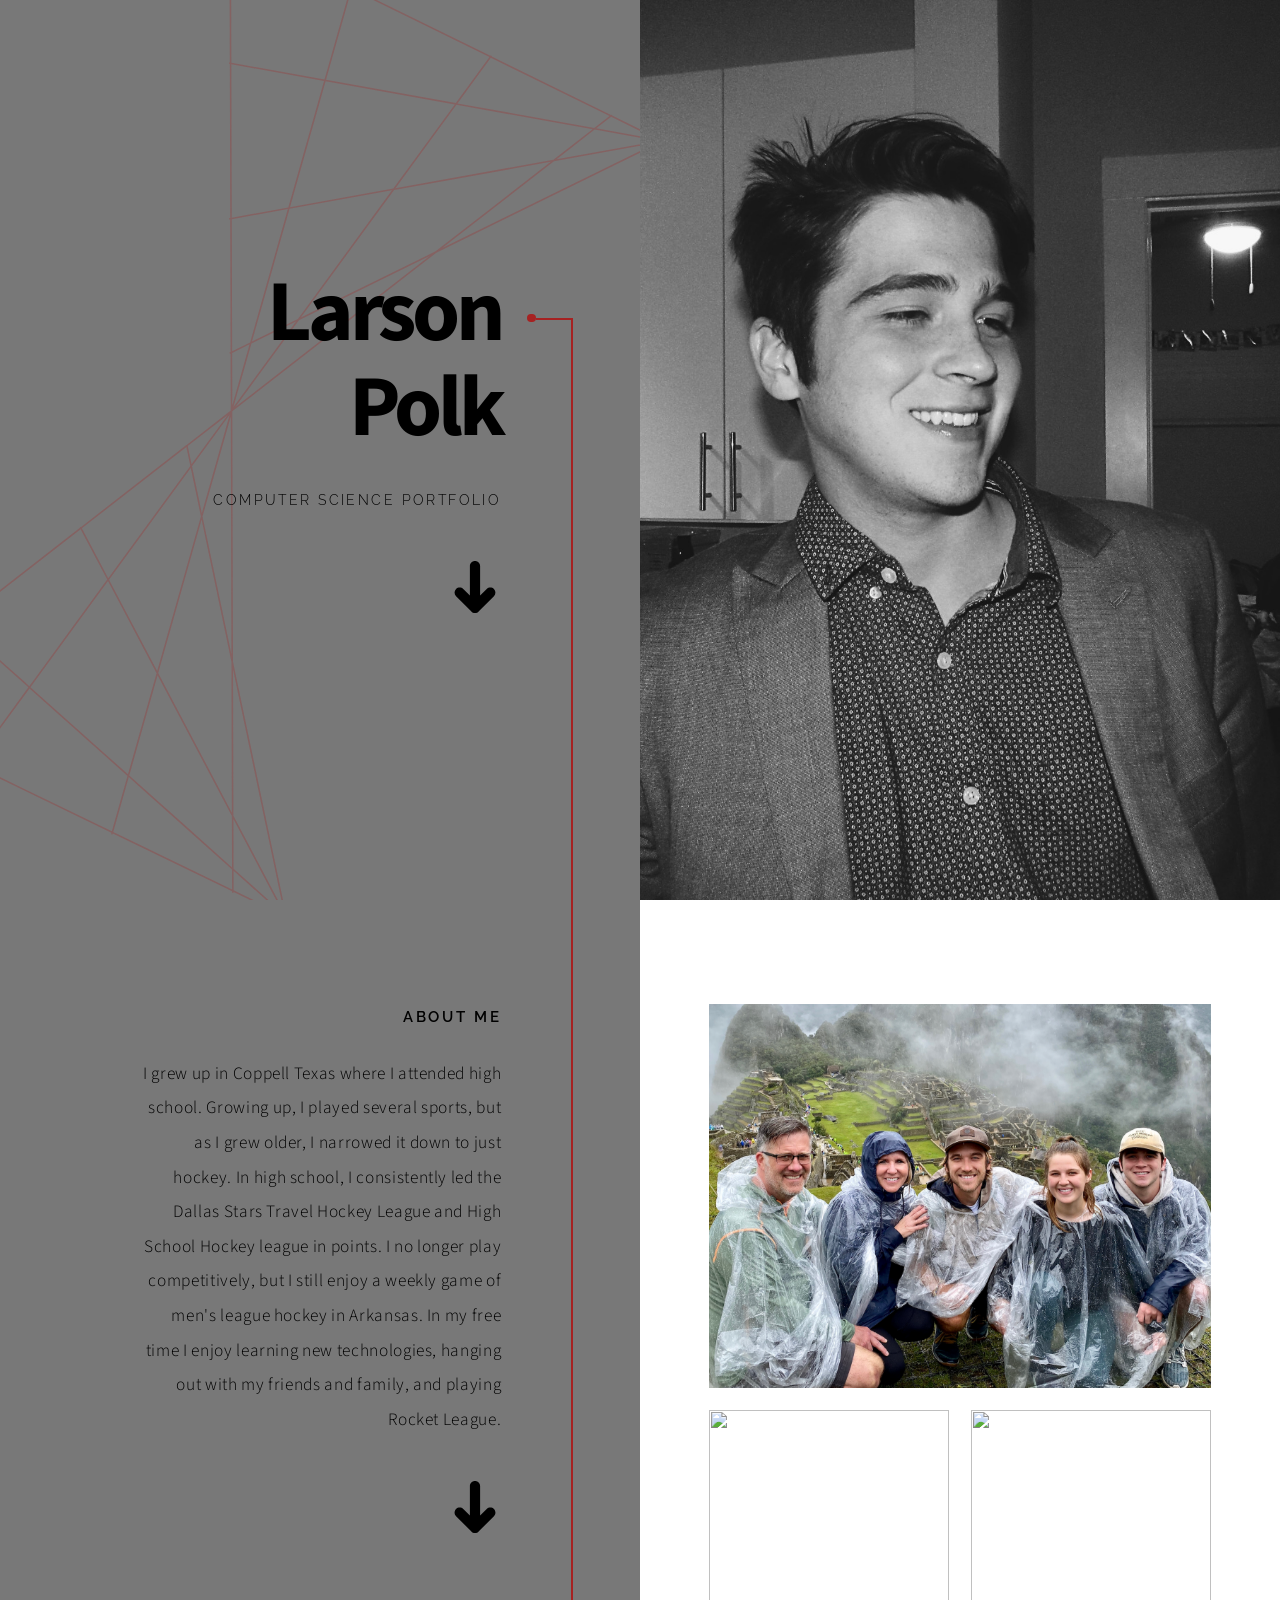
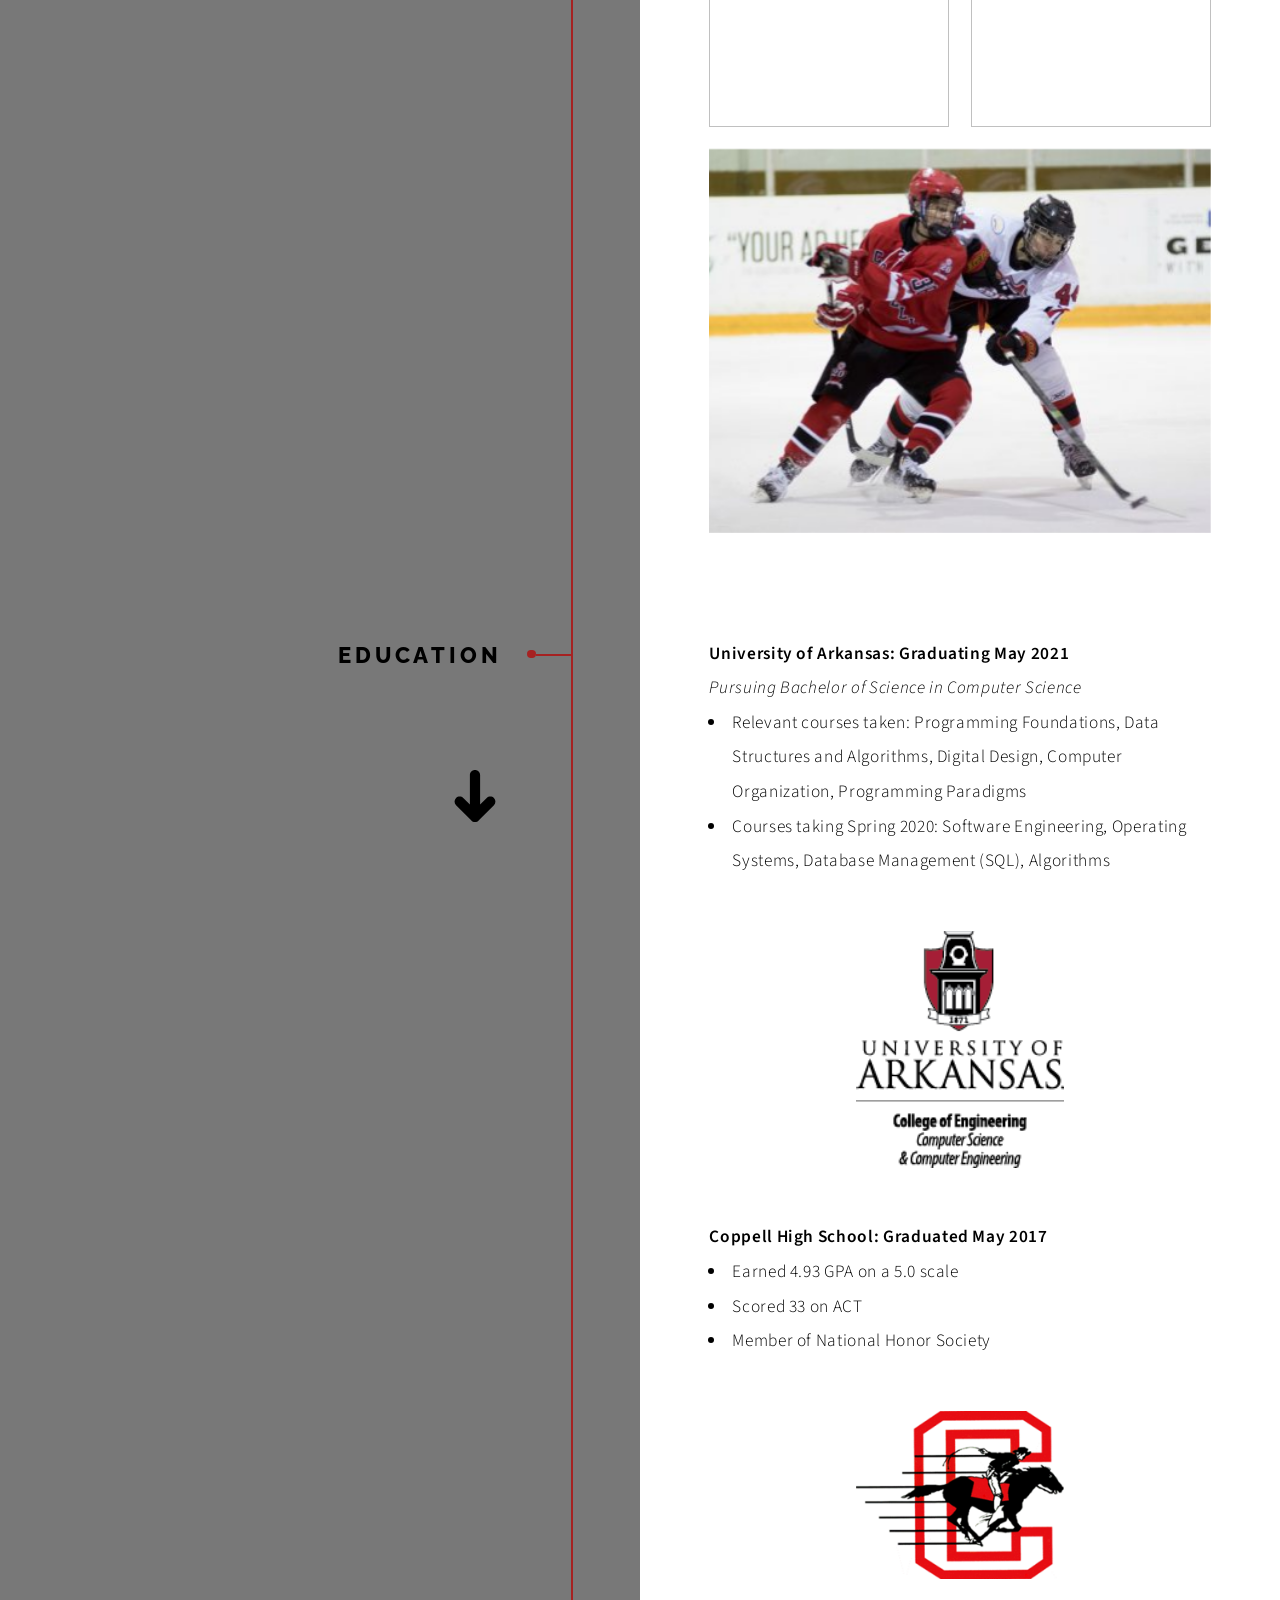
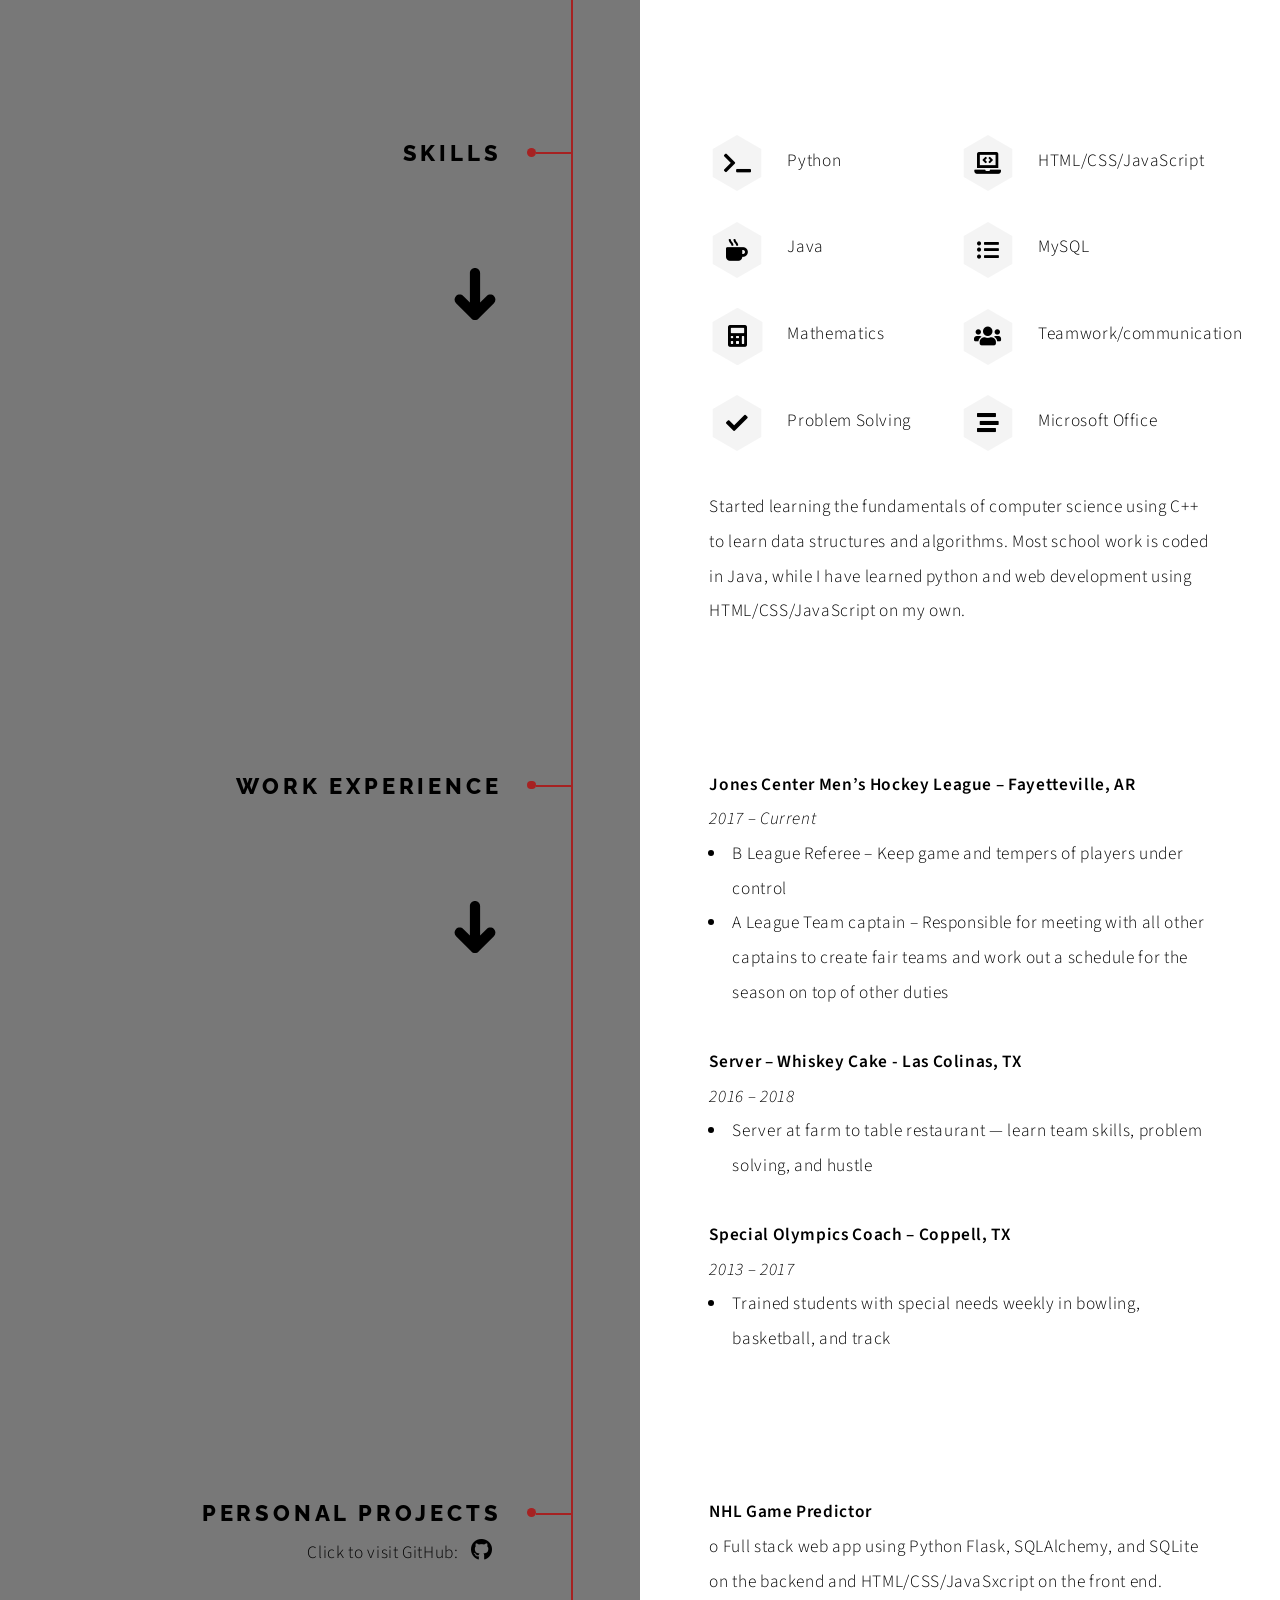
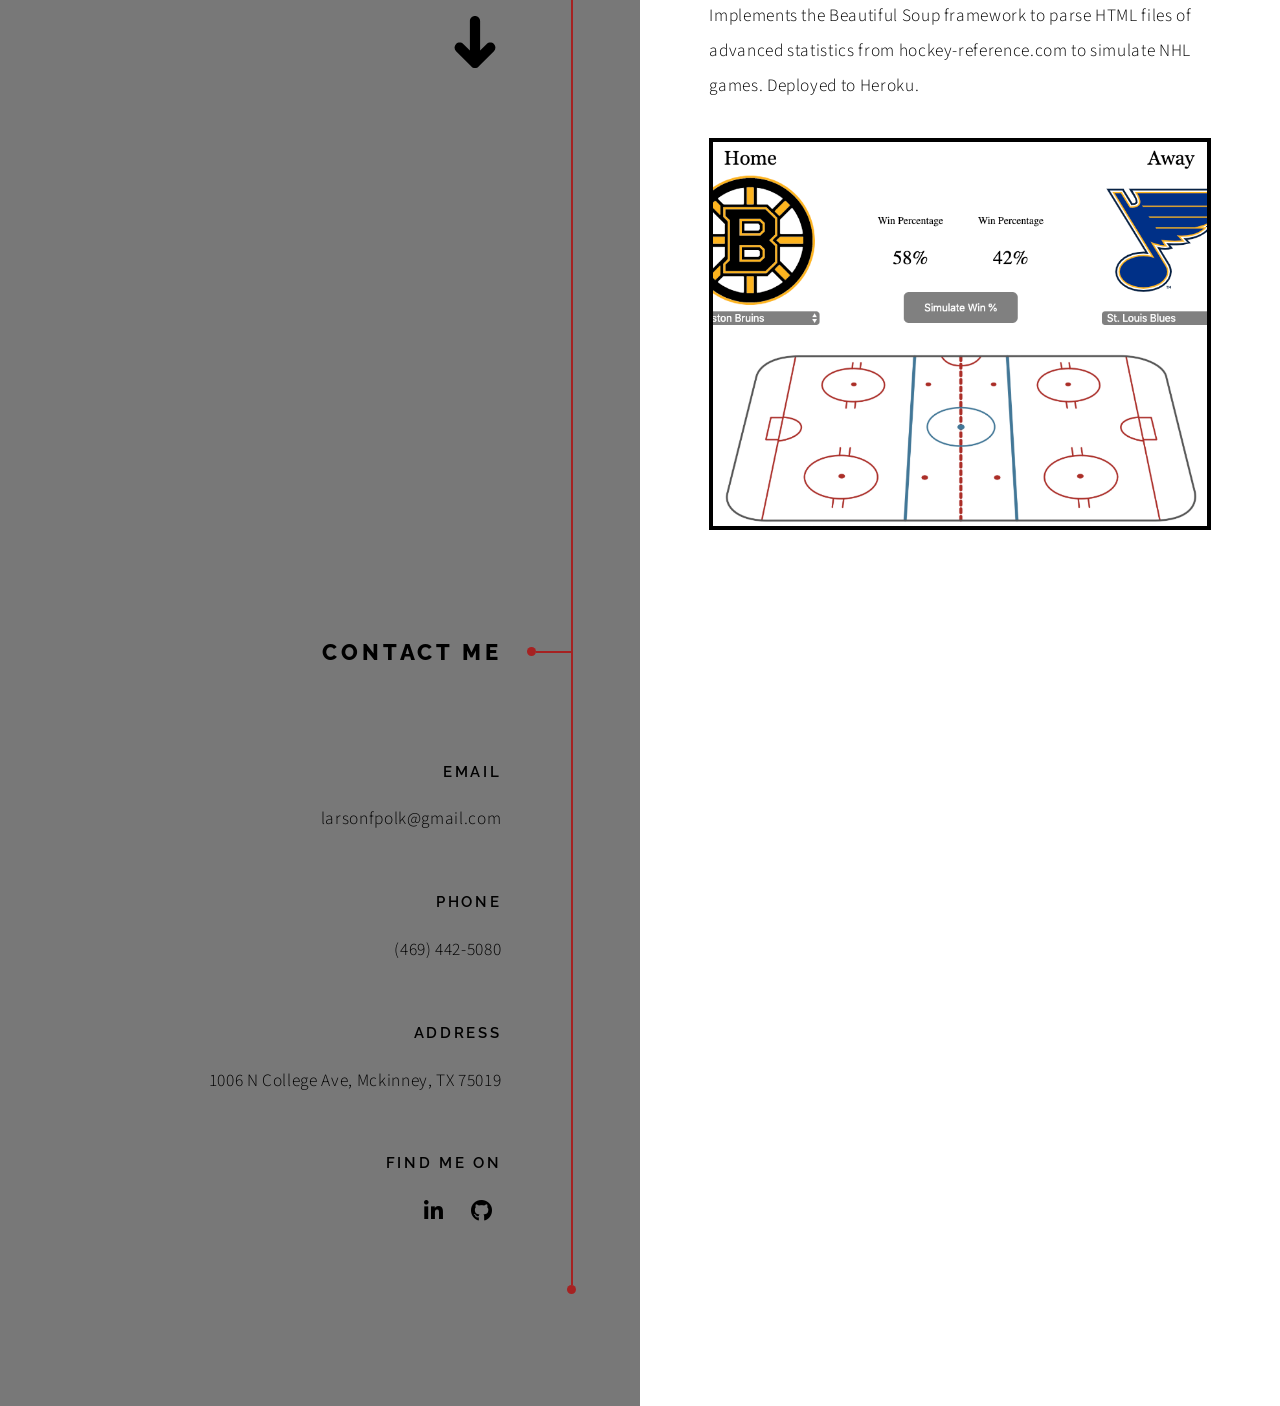
==== index.html @ b489091c "Update" ====
<!DOCTYPE HTML>
<!--
	Paradigm Shift by HTML5 UP
	html5up.net | @ajlkn
	Free for personal and commercial use under the CCA 3.0 license (html5up.net/license)
-->
<html>
	<head>
		<title>Larson Polk</title>
		<meta charset="utf-8" />
		<meta name="viewport" content="width=device-width, initial-scale=1, user-scalable=no" />
		<meta name="description" content="" />
		<meta name="keywords" content="" />
		<link rel="stylesheet" href="assets/css/main.css" />
	</head>
	<body class="is-preload">

		<!-- Wrapper -->
			<div id="wrapper">

				<!-- Intro -->
					<section class="intro">
						<header>
							<h1>Larson Polk</h1>
							<p>Computer Science Portfolio</p>
							<ul class="actions">
								<li><a href="#first" class="arrow scrolly"><span class="label">Next</span></a></li>
							</ul>
						</header>
						<div class="content">
							<span class="image fill" data-position="center"><img src="images/LarsonPolk.JPG" alt="hj" /></span>
						</div>
					</section>

					<!-- Section -->
						<section id="first">
							<header>
								<h3>About me</h3>
								<p>I grew up in Coppell Texas where I attended high school. Growing up, I played several sports, but as I grew older, I narrowed it down to just hockey. In high school, I consistently led the Dallas Stars Travel Hockey League and High School Hockey league in points. I no longer play competitively, but I still enjoy a weekly game of men's league hockey in Arkansas.  In my free time I enjoy learning new technologies, hanging out with my friends and family, and playing Rocket League.</p>
								<ul class="actions">
									<li><a href="#second" class="arrow scrolly"><span class="label">Next</span></a></li>
								</ul>
							</header>
							<div class="content">
								<div class="gallery">
									<a href="images/gallery/fulls/topPic.jpg" class="landscape"><img src="images/gallery/fulls/topPic.jpg" alt="picture" /></a>
									<a href="images/gallery/fulls/leftPic.jpg"class="portrait"><img style="height: 18.3rem;" src="images/gallery/fulls/leftPic.jpg" alt="" /></a>
									<a href="images/gallery/fulls/rightPic.jpg"><img style="height: 18.3rem;" src="images/gallery/fulls/rightPic.jpg" alt="" /></a>
									<a href="images/gallery/fulls/bottomPic.jpg" class="landscape"><img src="images/gallery/fulls/bottomPic.jpg" alt="" /></a>
								</div>
							</div>
						</section>

				<!-- Section -->
					<section id="second">
						<header>
							<h2>Education</h2>
							<ul class="actions">
								<li><a href="#third" class="arrow scrolly"><span class="label">Next</span></a></li>
							</ul>
						</header>
						<div class="content">
							<p style="margin: 0px;"><strong>University of Arkansas: Graduating May 2021</strong> </p>
							<p style="margin: 0px;"><i> Pursuing Bachelor of Science in Computer Science</i></p>
							<ul>
							<li>Relevant courses taken: Programming Foundations, Data Structures and Algorithms, Digital Design, Computer Organization, Programming Paradigms</li>
							<li>Courses taking Spring 2020: Software Engineering, Operating Systems, Database Management (SQL), Algorithms</li>
							</ul>
							<span class="image main"><img id="arkImage" src="images/gallery/fulls/ark.jpg" alt="" /></span>

							<p style="margin: 0px;"><strong>Coppell High School: Graduated May 2017</strong> </p>
							<ul>
							<li>Earned 4.93 GPA on a 5.0 scale</li>
							<li>Scored 33 on ACT</li>
							<li>Member of National Honor Society</li>
							</ul>
							<span class="image main"><img id="arkImage" src="images/gallery/fulls/CHS.jpg" alt="" /></span>







						</div>
					</section>

				<!-- Section -->
					<section id="third">
						<script src="https://kit.fontawesome.com/yourcode.js"></script>
						<header>
							<h2>Skills</h2>
							<ul class="actions">
								<li><a href="#fourth" class="arrow scrolly"><span class="label">Next</span></a></li>
							</ul>
						</header>
						<div class="content">
							<ul class="feature-icons">
								<li class="icon solid fa-terminal">Python</li>
								<li class="icon solid fa-laptop-code">HTML/CSS/JavaScript</li>
								<li class="icon solid fa-mug-hot">Java</li>
								<li class="icon solid fa-list-ul">MySQL</li>
								<li class="icon solid fa-calculator">Mathematics</li>
								<li class="icon solid fa-users">Teamwork/communication</li>
								<li class="icon solid fa-check">Problem Solving</li>
								<li class="icon solid fa-stream">Microsoft Office</li>
							</ul>
							<p>Started learning the fundamentals of computer science using C++ to learn data structures and algorithms. Most school work is coded in Java, while I have learned python and web development using HTML/CSS/JavaScript on my own.</p>
						</div>
					</section>

				<!-- Section -->
					<section id="fourth">
						<header>
							<h2>Work Experience</h2>
							<ul class="actions">
								<li><a href="#fifth" class="arrow scrolly"><span class="label">Next</span></a></li>
							</ul>
						</header>
						<div class="content">
							<p style="margin: 0px;"><strong>Jones Center Men’s Hockey League – Fayetteville, AR</strong></p>
							<p style="margin: 0px;"><i>2017 – Current</i></p>
							<ul>
								<li> B League Referee – Keep game and tempers of players under control </li>
								<li> A League Team captain – Responsible for meeting with all other captains to create fair teams and work out a schedule for the season on top of other duties </li>
							</ul>

							<p style="margin: 0px;"><strong>Server – Whiskey Cake - Las Colinas, TX </strong></p>
							<p style="margin: 0px;"><i>2016 – 2018</i></p>
							<ul>
								<li> Server at farm to table restaurant — learn team skills, problem solving, and hustle </li>
							</ul>

							<p style="margin: 0px;"><strong>Special Olympics Coach – Coppell, TX </strong></p>
							<p style="margin: 0px;"><i>2013 – 2017</i></p>
							<ul>
								<li> Trained students with special needs weekly in bowling, basketball, and track </li>
							</ul>

									</div>
								</section>

						<!-- Section -->
							<section id="fifth">
								<header>
									<h2 style="margin: 0px;">Personal Projects</h2>
									<ul class="icons">
										<li>Click to visit GitHub: <a href="https://github.com/lfpolk" class="icon brands fa-github" target="_blank"><span class="label">GitHub</span></a></li>
									</ul>
									<ul class="actions">
										<li><a href="#sixth" class="arrow scrolly"><span class="label">Next</span></a></li>
									</ul>
								</header>
								<div class="content">
									<p><strong> NHL Game Predictor </strong> <br>	o	Full stack web app using Python Flask, SQLAlchemy, and SQLite on the backend and HTML/CSS/JavaSxcript on the front end.  Implements the Beautiful Soup framework to parse HTML files of advanced statistics from hockey-reference.com to simulate NHL games. Deployed to Heroku.</p>
											<div class="content">
												<div class="gallery">
													<a href="https://nhlpredictor.herokuapp.com" id="predictor" class="landscape" target="_blank"><img src="images/GUI.jpg" alt="" /></a>

												</div>
											</div>
										</section>


				<!-- Section -->
					<section id="sixth">
						<header>
							<h2>Contact me</h2>
						</header>
						<footer>
							<ul class="items">
								<li>
									<h3>Email</h3>
									<p>larsonfpolk@gmail.com</p>
								</li>
								<li>
									<h3>Phone</h3>
									<p>(469) 442-5080</p>
								</li>
								<li>
									<h3>Address</h3>
									<span>1006 N College Ave, Mckinney, TX 75019</span>
								</li>
								<li>
									<h3>Find me on</h3>
									<ul class="icons">
										<li><a href="https://www.linkedin.com/in/larson-polk/" class="icon brands fa-linkedin-in" target="_blank"><span class="label">LinkedIn</span></a></li>
										<li><a href="https://github.com/lfpolk" class="icon brands fa-github" target="_blank"><span class="label">GitHub</span></a></li>
									</ul>
								</li>
							</ul>
						</footer>
					</section>

			</div>

		<!-- Scripts -->
			<script src="assets/js/jquery.min.js"></script>
			<script src="assets/js/jquery.scrolly.min.js"></script>
			<script src="assets/js/browser.min.js"></script>
			<script src="assets/js/breakpoints.min.js"></script>
			<script src="assets/js/util.js"></script>
			<script src="assets/js/main.js"></script>

	</body>
</html>
---- assets/css/main.css ----
@import url(fontawesome-all.min.css);
@import url("https://fonts.googleapis.com/css?family=Source+Sans+Pro:300,600,700,300i,600i,700i|Raleway:600,800");

/*
	Paradigm Shift by HTML5 UP
	html5up.net | @ajlkn
	Free for personal and commercial use under the CCA 3.0 license (html5up.net/license)
*/

html, body, div, span, applet, object,
iframe, h1, h2, h3, h4, h5, h6, p, blockquote,
pre, a, abbr, acronym, address, big, cite,
code, del, dfn, em, img, ins, kbd, q, s, samp,
small, strike, strong, sub, sup, tt, var, b,
u, i, center, dl, dt, dd, ol, ul, li, fieldset,
form, label, legend, table, caption, tbody,
tfoot, thead, tr, th, td, article, aside,
canvas, details, embed, figure, figcaption,
footer, header, hgroup, menu, nav, output, ruby,
section, summary, time, mark, audio, video {
	margin: 0;
	padding: 0;
	border: 0;
	font-size: 100%;
	font: inherit;
	vertical-align: baseline;}

article, aside, details, figcaption, figure,
footer, header, hgroup, menu, nav, section {
	display: block;}

body {
	line-height: 1;
}

ol, ul {
	list-style: none;
}

blockquote, q {
	quotes: none;
}

	blockquote:before, blockquote:after, q:before, q:after {
		content: '';
		content: none;
	}

table {
	border-collapse: collapse;
	border-spacing: 0;
}

body {
	-webkit-text-size-adjust: none;
}

mark {
	background-color: transparent;
	color: inherit;
}

input::-moz-focus-inner {
	border: 0;
	padding: 0;
}

input, select, textarea {
	-moz-appearance: none;
	-webkit-appearance: none;
	-ms-appearance: none;
	appearance: none;
}

/* Basic */

	@-ms-viewport {
		width: device-width;
	}

	body {
		-ms-overflow-style: scrollbar;
	}

	@media screen and (max-width: 480px) {

		html, body {
			min-width: 320px;
		}

	}

	html {
		box-sizing: border-box;
	}

	*, *:before, *:after {
		box-sizing: inherit;
	}

	html {
		overflow-x: hidden;
	}

	body {
		background: #ffffff;
		overflow-x: hidden;
	}

		body.is-preload *, body.is-preload *:before, body.is-preload *:after {
			-moz-animation: none !important;
			-webkit-animation: none !important;
			-ms-animation: none !important;
			animation: none !important;
			-moz-transition: none !important;
			-webkit-transition: none !important;
			-ms-transition: none !important;
			transition: none !important;
		}

/* Typography */

	html {
		font-size: 18pt;
	}

		@media screen and (max-width: 1920px) {

			html {
				font-size: 13pt;
			}

		}

		@media screen and (max-width: 1152px) {

			html {
				font-size: 14pt;
			}

		}

		@media screen and (max-width: 736px) {

			html {
				font-size: 12pt;
			}

		}

		@media screen and (max-width: 480px) {

			html {
				font-size: 11pt;
			}

		}

	body {
		background-color: #ffffff;
		color: #000000;
	}

	body, input, select, textarea {
		color: #000000;
		font-family: "Source Sans Pro", Helvetica, sans-serif;
		font-size: 1rem;
		font-weight: 300;
		letter-spacing: 0.0375em;
		line-height: 2;
	}

	a {
		-moz-transition: border-bottom-color 0.25s ease-in-out;
		-webkit-transition: border-bottom-color 0.25s ease-in-out;
		-ms-transition: border-bottom-color 0.25s ease-in-out;
		transition: border-bottom-color 0.25s ease-in-out;
		text-decoration: none;
		color: #000000;
		border-bottom: dotted 1px;
	}

		a:hover {
			text-decoration: none;
			border-bottom-color: transparent;
		}

	strong, b {
		font-weight: 600;
		color: #000000;
	}

	em, i {
		font-style: italic;
	}

	p {
		margin: 0 0 2rem 0;
	}

	h1, h2, h3, h4, h5, h6 {
		color: #000000;
		font-family: "Raleway", Helvetica, sans-serif;
		font-weight: 600;
		letter-spacing: 0.175em;
		line-height: 1.75;
		margin: 0 0 1.5rem 0;
		text-transform: uppercase;
	}

		h1 a, h2 a, h3 a, h4 a, h5 a, h6 a {
			color: inherit;
			text-decoration: none;
		}

	h1 {
		font-family: "Source Sans Pro", Helvetica, sans-serif;
		font-size: 5rem;
		font-weight: 700;
		letter-spacing: -0.05em;
		line-height: 1.1;
		margin: 0 0 1.5rem 0;
		text-transform: none;
	}

	h2 {
		font-size: 1.25rem;
		font-weight: 800;
		margin: 0 0 2rem 0;
	}

	h3 {
		font-size: 0.875rem;
	}

	h4 {
		font-size: 0.875rem;
	}

	h5 {
		font-size: 0.75rem;
	}

	h6 {
		font-size: 0.625rem;
	}

	@media screen and (max-width: 736px) {

		h1 {
			font-size: 4.5rem;
			line-height: 1.1;
		}

		h2 {
			font-size: 1.25rem;
			line-height: 1.7;
		}

		h3 {
			font-size: 0.9rem;
		}

		h4 {
			font-size: 0.75rem;
		}

		h5 {
			font-size: 0.675rem;
		}

	}

	@media screen and (max-width: 360px) {

		h1 {
			font-size: 3.75rem;
		}

		h2 {
			font-size: 1.125rem;
		}

		h3 {
			font-size: 0.8rem;
		}

		h4 {
			font-size: 0.675rem;
		}

		h5 {
			font-size: 0.675rem;
		}

	}

	sub {
		font-size: 0.8rem;
		position: relative;
		top: 0.5rem;
	}

	sup {
		font-size: 0.8rem;
		position: relative;
		top: -0.5rem;
	}

	blockquote {
		border-left: solid 0.5rem rgba(144, 144, 144, 0.25);
		font-style: italic;
		margin: 0 0 2rem 0;
		padding: 1rem 0 1rem 2rem;
	}

	code {
		background: rgba(0, 144, 144, 0.1);
		border-radius: 0.325rem;
		font-family: "Courier New", monospace;
		font-size: 0.9rem;
		margin: 0 0.25rem;
		padding: 0.25rem 0.65rem;
	}

	pre {
		-webkit-overflow-scrolling: touch;
		font-family: "Courier New", monospace;
		font-size: 0.9rem;
		margin: 0 0 2rem 0;
		width: 100%;
	}

		pre code {
			display: block;
			line-height: 1.75;
			padding: 1rem 1.5rem;
			overflow-x: auto;
		}

	hr {
		border: 0;
		border-bottom: solid 2px rgba(0, 144, 144, 0.25);
		margin: 3rem 0;
	}

		hr.major {
			margin: 5rem 0;
		}

		@media screen and (max-width: 736px) {

			hr.major {
				margin: 3rem 0;
			}

		}

/* Row */

	.row {
		display: flex;
		flex-wrap: wrap;
		box-sizing: border-box;
		align-items: stretch;
	}

		.row > * {
			box-sizing: border-box;
		}

		.row.gtr-uniform > * > :last-child {
			margin-bottom: 0;
		}

		.row.aln-left {
			justify-content: flex-start;
		}

		.row.aln-center {
			justify-content: center;
		}

		.row.aln-right {
			justify-content: flex-end;
		}

		.row.aln-top {
			align-items: flex-start;
		}

		.row.aln-middle {
			align-items: center;
		}

		.row.aln-bottom {
			align-items: flex-end;
		}

		.row > .imp {
			order: -1;
		}

		.row > .col-1 {
			width: 8.33333%;
		}

		.row > .off-1 {
			margin-left: 8.33333%;
		}

		.row > .col-2 {
			width: 16.66667%;
		}

		.row > .off-2 {
			margin-left: 16.66667%;
		}

		.row > .col-3 {
			width: 25%;
		}

		.row > .off-3 {
			margin-left: 25%;
		}

		.row > .col-4 {
			width: 33.33333%;
		}

		.row > .off-4 {
			margin-left: 33.33333%;
		}

		.row > .col-5 {
			width: 41.66667%;
		}

		.row > .off-5 {
			margin-left: 41.66667%;
		}

		.row > .col-6 {
			width: 50%;
		}

		.row > .off-6 {
			margin-left: 50%;
		}

		.row > .col-7 {
			width: 58.33333%;
		}

		.row > .off-7 {
			margin-left: 58.33333%;
		}

		.row > .col-8 {
			width: 66.66667%;
		}

		.row > .off-8 {
			margin-left: 66.66667%;
		}

		.row > .col-9 {
			width: 75%;
		}

		.row > .off-9 {
			margin-left: 75%;
		}

		.row > .col-10 {
			width: 83.33333%;
		}

		.row > .off-10 {
			margin-left: 83.33333%;
		}

		.row > .col-11 {
			width: 91.66667%;
		}

		.row > .off-11 {
			margin-left: 91.66667%;
		}

		.row > .col-12 {
			width: 100%;
		}

		.row > .off-12 {
			margin-left: 100%;
		}

		.row.gtr-0 {
			margin-top: 0;
			margin-left: 0rem;
		}

			.row.gtr-0 > * {
				padding: 0 0 0 0rem;
			}

			.row.gtr-0.gtr-uniform {
				margin-top: 0rem;
			}

				.row.gtr-0.gtr-uniform > * {
					padding-top: 0rem;
				}

		.row.gtr-25 {
			margin-top: 0;
			margin-left: -0.5rem;
		}

			.row.gtr-25 > * {
				padding: 0 0 0 0.5rem;
			}

			.row.gtr-25.gtr-uniform {
				margin-top: -0.5rem;
			}

				.row.gtr-25.gtr-uniform > * {
					padding-top: 0.5rem;
				}

		.row.gtr-50 {
			margin-top: 0;
			margin-left: -1rem;
		}

			.row.gtr-50 > * {
				padding: 0 0 0 1rem;
			}

			.row.gtr-50.gtr-uniform {
				margin-top: -1rem;
			}

				.row.gtr-50.gtr-uniform > * {
					padding-top: 1rem;
				}

		.row {
			margin-top: 0;
			margin-left: -2rem;
		}

			.row > * {
				padding: 0 0 0 2rem;
			}

			.row.gtr-uniform {
				margin-top: -2rem;
			}

				.row.gtr-uniform > * {
					padding-top: 2rem;
				}

		.row.gtr-150 {
			margin-top: 0;
			margin-left: -3rem;
		}

			.row.gtr-150 > * {
				padding: 0 0 0 3rem;
			}

			.row.gtr-150.gtr-uniform {
				margin-top: -3rem;
			}

				.row.gtr-150.gtr-uniform > * {
					padding-top: 3rem;
				}

		.row.gtr-200 {
			margin-top: 0;
			margin-left: -4rem;
		}

			.row.gtr-200 > * {
				padding: 0 0 0 4rem;
			}

			.row.gtr-200.gtr-uniform {
				margin-top: -4rem;
			}

				.row.gtr-200.gtr-uniform > * {
					padding-top: 4rem;
				}

		@media screen and (max-width: 1920px) {

			.row {
				display: flex;
				flex-wrap: wrap;
				box-sizing: border-box;
				align-items: stretch;
			}

				.row > * {
					box-sizing: border-box;
				}

				.row.gtr-uniform > * > :last-child {
					margin-bottom: 0;
				}

				.row.aln-left {
					justify-content: flex-start;
				}

				.row.aln-center {
					justify-content: center;
				}

				.row.aln-right {
					justify-content: flex-end;
				}

				.row.aln-top {
					align-items: flex-start;
				}

				.row.aln-middle {
					align-items: center;
				}

				.row.aln-bottom {
					align-items: flex-end;
				}

				.row > .imp-xlarge {
					order: -1;
				}

				.row > .col-1-xlarge {
					width: 8.33333%;
				}

				.row > .off-1-xlarge {
					margin-left: 8.33333%;
				}

				.row > .col-2-xlarge {
					width: 16.66667%;
				}

				.row > .off-2-xlarge {
					margin-left: 16.66667%;
				}

				.row > .col-3-xlarge {
					width: 25%;
				}

				.row > .off-3-xlarge {
					margin-left: 25%;
				}

				.row > .col-4-xlarge {
					width: 33.33333%;
				}

				.row > .off-4-xlarge {
					margin-left: 33.33333%;
				}

				.row > .col-5-xlarge {
					width: 41.66667%;
				}

				.row > .off-5-xlarge {
					margin-left: 41.66667%;
				}

				.row > .col-6-xlarge {
					width: 50%;
				}

				.row > .off-6-xlarge {
					margin-left: 50%;
				}

				.row > .col-7-xlarge {
					width: 58.33333%;
				}

				.row > .off-7-xlarge {
					margin-left: 58.33333%;
				}

				.row > .col-8-xlarge {
					width: 66.66667%;
				}

				.row > .off-8-xlarge {
					margin-left: 66.66667%;
				}

				.row > .col-9-xlarge {
					width: 75%;
				}

				.row > .off-9-xlarge {
					margin-left: 75%;
				}

				.row > .col-10-xlarge {
					width: 83.33333%;
				}

				.row > .off-10-xlarge {
					margin-left: 83.33333%;
				}

				.row > .col-11-xlarge {
					width: 91.66667%;
				}

				.row > .off-11-xlarge {
					margin-left: 91.66667%;
				}

				.row > .col-12-xlarge {
					width: 100%;
				}

				.row > .off-12-xlarge {
					margin-left: 100%;
				}

				.row.gtr-0 {
					margin-top: 0;
					margin-left: 0rem;
				}

					.row.gtr-0 > * {
						padding: 0 0 0 0rem;
					}

					.row.gtr-0.gtr-uniform {
						margin-top: 0rem;
					}

						.row.gtr-0.gtr-uniform > * {
							padding-top: 0rem;
						}

				.row.gtr-25 {
					margin-top: 0;
					margin-left: -0.5rem;
				}

					.row.gtr-25 > * {
						padding: 0 0 0 0.5rem;
					}

					.row.gtr-25.gtr-uniform {
						margin-top: -0.5rem;
					}

						.row.gtr-25.gtr-uniform > * {
							padding-top: 0.5rem;
						}

				.row.gtr-50 {
					margin-top: 0;
					margin-left: -1rem;
				}

					.row.gtr-50 > * {
						padding: 0 0 0 1rem;
					}

					.row.gtr-50.gtr-uniform {
						margin-top: -1rem;
					}

						.row.gtr-50.gtr-uniform > * {
							padding-top: 1rem;
						}

				.row {
					margin-top: 0;
					margin-left: -2rem;
				}

					.row > * {
						padding: 0 0 0 2rem;
					}

					.row.gtr-uniform {
						margin-top: -2rem;
					}

						.row.gtr-uniform > * {
							padding-top: 2rem;
						}

				.row.gtr-150 {
					margin-top: 0;
					margin-left: -3rem;
				}

					.row.gtr-150 > * {
						padding: 0 0 0 3rem;
					}

					.row.gtr-150.gtr-uniform {
						margin-top: -3rem;
					}

						.row.gtr-150.gtr-uniform > * {
							padding-top: 3rem;
						}

				.row.gtr-200 {
					margin-top: 0;
					margin-left: -4rem;
				}

					.row.gtr-200 > * {
						padding: 0 0 0 4rem;
					}

					.row.gtr-200.gtr-uniform {
						margin-top: -4rem;
					}

						.row.gtr-200.gtr-uniform > * {
							padding-top: 4rem;
						}

		}

		@media screen and (max-width: 1280px) {

			.row {
				display: flex;
				flex-wrap: wrap;
				box-sizing: border-box;
				align-items: stretch;
			}

				.row > * {
					box-sizing: border-box;
				}

				.row.gtr-uniform > * > :last-child {
					margin-bottom: 0;
				}

				.row.aln-left {
					justify-content: flex-start;
				}

				.row.aln-center {
					justify-content: center;
				}

				.row.aln-right {
					justify-content: flex-end;
				}

				.row.aln-top {
					align-items: flex-start;
				}

				.row.aln-middle {
					align-items: center;
				}

				.row.aln-bottom {
					align-items: flex-end;
				}

				.row > .imp-large {
					order: -1;
				}

				.row > .col-1-large {
					width: 8.33333%;
				}

				.row > .off-1-large {
					margin-left: 8.33333%;
				}

				.row > .col-2-large {
					width: 16.66667%;
				}

				.row > .off-2-large {
					margin-left: 16.66667%;
				}

				.row > .col-3-large {
					width: 25%;
				}

				.row > .off-3-large {
					margin-left: 25%;
				}

				.row > .col-4-large {
					width: 33.33333%;
				}

				.row > .off-4-large {
					margin-left: 33.33333%;
				}

				.row > .col-5-large {
					width: 41.66667%;
				}

				.row > .off-5-large {
					margin-left: 41.66667%;
				}

				.row > .col-6-large {
					width: 50%;
				}

				.row > .off-6-large {
					margin-left: 50%;
				}

				.row > .col-7-large {
					width: 58.33333%;
				}

				.row > .off-7-large {
					margin-left: 58.33333%;
				}

				.row > .col-8-large {
					width: 66.66667%;
				}

				.row > .off-8-large {
					margin-left: 66.66667%;
				}

				.row > .col-9-large {
					width: 75%;
				}

				.row > .off-9-large {
					margin-left: 75%;
				}

				.row > .col-10-large {
					width: 83.33333%;
				}

				.row > .off-10-large {
					margin-left: 83.33333%;
				}

				.row > .col-11-large {
					width: 91.66667%;
				}

				.row > .off-11-large {
					margin-left: 91.66667%;
				}

				.row > .col-12-large {
					width: 100%;
				}

				.row > .off-12-large {
					margin-left: 100%;
				}

				.row.gtr-0 {
					margin-top: 0;
					margin-left: 0rem;
				}

					.row.gtr-0 > * {
						padding: 0 0 0 0rem;
					}

					.row.gtr-0.gtr-uniform {
						margin-top: 0rem;
					}

						.row.gtr-0.gtr-uniform > * {
							padding-top: 0rem;
						}

				.row.gtr-25 {
					margin-top: 0;
					margin-left: -0.375rem;
				}

					.row.gtr-25 > * {
						padding: 0 0 0 0.375rem;
					}

					.row.gtr-25.gtr-uniform {
						margin-top: -0.375rem;
					}

						.row.gtr-25.gtr-uniform > * {
							padding-top: 0.375rem;
						}

				.row.gtr-50 {
					margin-top: 0;
					margin-left: -0.75rem;
				}

					.row.gtr-50 > * {
						padding: 0 0 0 0.75rem;
					}

					.row.gtr-50.gtr-uniform {
						margin-top: -0.75rem;
					}

						.row.gtr-50.gtr-uniform > * {
							padding-top: 0.75rem;
						}

				.row {
					margin-top: 0;
					margin-left: -1.5rem;
				}

					.row > * {
						padding: 0 0 0 1.5rem;
					}

					.row.gtr-uniform {
						margin-top: -1.5rem;
					}

						.row.gtr-uniform > * {
							padding-top: 1.5rem;
						}

				.row.gtr-150 {
					margin-top: 0;
					margin-left: -2.25rem;
				}

					.row.gtr-150 > * {
						padding: 0 0 0 2.25rem;
					}

					.row.gtr-150.gtr-uniform {
						margin-top: -2.25rem;
					}

						.row.gtr-150.gtr-uniform > * {
							padding-top: 2.25rem;
						}

				.row.gtr-200 {
					margin-top: 0;
					margin-left: -3rem;
				}

					.row.gtr-200 > * {
						padding: 0 0 0 3rem;
					}

					.row.gtr-200.gtr-uniform {
						margin-top: -3rem;
					}

						.row.gtr-200.gtr-uniform > * {
							padding-top: 3rem;
						}

		}

		@media screen and (max-width: 1152px) {

			.row {
				display: flex;
				flex-wrap: wrap;
				box-sizing: border-box;
				align-items: stretch;
			}

				.row > * {
					box-sizing: border-box;
				}

				.row.gtr-uniform > * > :last-child {
					margin-bottom: 0;
				}

				.row.aln-left {
					justify-content: flex-start;
				}

				.row.aln-center {
					justify-content: center;
				}

				.row.aln-right {
					justify-content: flex-end;
				}

				.row.aln-top {
					align-items: flex-start;
				}

				.row.aln-middle {
					align-items: center;
				}

				.row.aln-bottom {
					align-items: flex-end;
				}

				.row > .imp-medium {
					order: -1;
				}

				.row > .col-1-medium {
					width: 8.33333%;
				}

				.row > .off-1-medium {
					margin-left: 8.33333%;
				}

				.row > .col-2-medium {
					width: 16.66667%;
				}

				.row > .off-2-medium {
					margin-left: 16.66667%;
				}

				.row > .col-3-medium {
					width: 25%;
				}

				.row > .off-3-medium {
					margin-left: 25%;
				}

				.row > .col-4-medium {
					width: 33.33333%;
				}

				.row > .off-4-medium {
					margin-left: 33.33333%;
				}

				.row > .col-5-medium {
					width: 41.66667%;
				}

				.row > .off-5-medium {
					margin-left: 41.66667%;
				}

				.row > .col-6-medium {
					width: 50%;
				}

				.row > .off-6-medium {
					margin-left: 50%;
				}

				.row > .col-7-medium {
					width: 58.33333%;
				}

				.row > .off-7-medium {
					margin-left: 58.33333%;
				}

				.row > .col-8-medium {
					width: 66.66667%;
				}

				.row > .off-8-medium {
					margin-left: 66.66667%;
				}

				.row > .col-9-medium {
					width: 75%;
				}

				.row > .off-9-medium {
					margin-left: 75%;
				}

				.row > .col-10-medium {
					width: 83.33333%;
				}

				.row > .off-10-medium {
					margin-left: 83.33333%;
				}

				.row > .col-11-medium {
					width: 91.66667%;
				}

				.row > .off-11-medium {
					margin-left: 91.66667%;
				}

				.row > .col-12-medium {
					width: 100%;
				}

				.row > .off-12-medium {
					margin-left: 100%;
				}

				.row.gtr-0 {
					margin-top: 0;
					margin-left: 0rem;
				}

					.row.gtr-0 > * {
						padding: 0 0 0 0rem;
					}

					.row.gtr-0.gtr-uniform {
						margin-top: 0rem;
					}

						.row.gtr-0.gtr-uniform > * {
							padding-top: 0rem;
						}

				.row.gtr-25 {
					margin-top: 0;
					margin-left: -0.375rem;
				}

					.row.gtr-25 > * {
						padding: 0 0 0 0.375rem;
					}

					.row.gtr-25.gtr-uniform {
						margin-top: -0.375rem;
					}

						.row.gtr-25.gtr-uniform > * {
							padding-top: 0.375rem;
						}

				.row.gtr-50 {
					margin-top: 0;
					margin-left: -0.75rem;
				}

					.row.gtr-50 > * {
						padding: 0 0 0 0.75rem;
					}

					.row.gtr-50.gtr-uniform {
						margin-top: -0.75rem;
					}

						.row.gtr-50.gtr-uniform > * {
							padding-top: 0.75rem;
						}

				.row {
					margin-top: 0;
					margin-left: -1.5rem;
				}

					.row > * {
						padding: 0 0 0 1.5rem;
					}

					.row.gtr-uniform {
						margin-top: -1.5rem;
					}

						.row.gtr-uniform > * {
							padding-top: 1.5rem;
						}

				.row.gtr-150 {
					margin-top: 0;
					margin-left: -2.25rem;
				}

					.row.gtr-150 > * {
						padding: 0 0 0 2.25rem;
					}

					.row.gtr-150.gtr-uniform {
						margin-top: -2.25rem;
					}

						.row.gtr-150.gtr-uniform > * {
							padding-top: 2.25rem;
						}

				.row.gtr-200 {
					margin-top: 0;
					margin-left: -3rem;
				}

					.row.gtr-200 > * {
						padding: 0 0 0 3rem;
					}

					.row.gtr-200.gtr-uniform {
						margin-top: -3rem;
					}

						.row.gtr-200.gtr-uniform > * {
							padding-top: 3rem;
						}

		}

		@media screen and (max-width: 736px) {

			.row {
				display: flex;
				flex-wrap: wrap;
				box-sizing: border-box;
				align-items: stretch;
			}

				.row > * {
					box-sizing: border-box;
				}

				.row.gtr-uniform > * > :last-child {
					margin-bottom: 0;
				}

				.row.aln-left {
					justify-content: flex-start;
				}

				.row.aln-center {
					justify-content: center;
				}

				.row.aln-right {
					justify-content: flex-end;
				}

				.row.aln-top {
					align-items: flex-start;
				}

				.row.aln-middle {
					align-items: center;
				}

				.row.aln-bottom {
					align-items: flex-end;
				}

				.row > .imp-small {
					order: -1;
				}

				.row > .col-1-small {
					width: 8.33333%;
				}

				.row > .off-1-small {
					margin-left: 8.33333%;
				}

				.row > .col-2-small {
					width: 16.66667%;
				}

				.row > .off-2-small {
					margin-left: 16.66667%;
				}

				.row > .col-3-small {
					width: 25%;
				}

				.row > .off-3-small {
					margin-left: 25%;
				}

				.row > .col-4-small {
					width: 33.33333%;
				}

				.row > .off-4-small {
					margin-left: 33.33333%;
				}

				.row > .col-5-small {
					width: 41.66667%;
				}

				.row > .off-5-small {
					margin-left: 41.66667%;
				}

				.row > .col-6-small {
					width: 50%;
				}

				.row > .off-6-small {
					margin-left: 50%;
				}

				.row > .col-7-small {
					width: 58.33333%;
				}

				.row > .off-7-small {
					margin-left: 58.33333%;
				}

				.row > .col-8-small {
					width: 66.66667%;
				}

				.row > .off-8-small {
					margin-left: 66.66667%;
				}

				.row > .col-9-small {
					width: 75%;
				}

				.row > .off-9-small {
					margin-left: 75%;
				}

				.row > .col-10-small {
					width: 83.33333%;
				}

				.row > .off-10-small {
					margin-left: 83.33333%;
				}

				.row > .col-11-small {
					width: 91.66667%;
				}

				.row > .off-11-small {
					margin-left: 91.66667%;
				}

				.row > .col-12-small {
					width: 100%;
				}

				.row > .off-12-small {
					margin-left: 100%;
				}

				.row.gtr-0 {
					margin-top: 0;
					margin-left: 0rem;
				}

					.row.gtr-0 > * {
						padding: 0 0 0 0rem;
					}

					.row.gtr-0.gtr-uniform {
						margin-top: 0rem;
					}

						.row.gtr-0.gtr-uniform > * {
							padding-top: 0rem;
						}

				.row.gtr-25 {
					margin-top: 0;
					margin-left: -0.3125rem;
				}

					.row.gtr-25 > * {
						padding: 0 0 0 0.3125rem;
					}

					.row.gtr-25.gtr-uniform {
						margin-top: -0.3125rem;
					}

						.row.gtr-25.gtr-uniform > * {
							padding-top: 0.3125rem;
						}

				.row.gtr-50 {
					margin-top: 0;
					margin-left: -0.625rem;
				}

					.row.gtr-50 > * {
						padding: 0 0 0 0.625rem;
					}

					.row.gtr-50.gtr-uniform {
						margin-top: -0.625rem;
					}

						.row.gtr-50.gtr-uniform > * {
							padding-top: 0.625rem;
						}

				.row {
					margin-top: 0;
					margin-left: -1.25rem;
				}

					.row > * {
						padding: 0 0 0 1.25rem;
					}

					.row.gtr-uniform {
						margin-top: -1.25rem;
					}

						.row.gtr-uniform > * {
							padding-top: 1.25rem;
						}

				.row.gtr-150 {
					margin-top: 0;
					margin-left: -1.875rem;
				}

					.row.gtr-150 > * {
						padding: 0 0 0 1.875rem;
					}

					.row.gtr-150.gtr-uniform {
						margin-top: -1.875rem;
					}

						.row.gtr-150.gtr-uniform > * {
							padding-top: 1.875rem;
						}

				.row.gtr-200 {
					margin-top: 0;
					margin-left: -2.5rem;
				}

					.row.gtr-200 > * {
						padding: 0 0 0 2.5rem;
					}

					.row.gtr-200.gtr-uniform {
						margin-top: -2.5rem;
					}

						.row.gtr-200.gtr-uniform > * {
							padding-top: 2.5rem;
						}

		}

		@media screen and (max-width: 480px) {

			.row {
				display: flex;
				flex-wrap: wrap;
				box-sizing: border-box;
				align-items: stretch;
			}

				.row > * {
					box-sizing: border-box;
				}

				.row.gtr-uniform > * > :last-child {
					margin-bottom: 0;
				}

				.row.aln-left {
					justify-content: flex-start;
				}

				.row.aln-center {
					justify-content: center;
				}

				.row.aln-right {
					justify-content: flex-end;
				}

				.row.aln-top {
					align-items: flex-start;
				}

				.row.aln-middle {
					align-items: center;
				}

				.row.aln-bottom {
					align-items: flex-end;
				}

				.row > .imp-xsmall {
					order: -1;
				}

				.row > .col-1-xsmall {
					width: 8.33333%;
				}

				.row > .off-1-xsmall {
					margin-left: 8.33333%;
				}

				.row > .col-2-xsmall {
					width: 16.66667%;
				}

				.row > .off-2-xsmall {
					margin-left: 16.66667%;
				}

				.row > .col-3-xsmall {
					width: 25%;
				}

				.row > .off-3-xsmall {
					margin-left: 25%;
				}

				.row > .col-4-xsmall {
					width: 33.33333%;
				}

				.row > .off-4-xsmall {
					margin-left: 33.33333%;
				}

				.row > .col-5-xsmall {
					width: 41.66667%;
				}

				.row > .off-5-xsmall {
					margin-left: 41.66667%;
				}

				.row > .col-6-xsmall {
					width: 50%;
				}

				.row > .off-6-xsmall {
					margin-left: 50%;
				}

				.row > .col-7-xsmall {
					width: 58.33333%;
				}

				.row > .off-7-xsmall {
					margin-left: 58.33333%;
				}

				.row > .col-8-xsmall {
					width: 66.66667%;
				}

				.row > .off-8-xsmall {
					margin-left: 66.66667%;
				}

				.row > .col-9-xsmall {
					width: 75%;
				}

				.row > .off-9-xsmall {
					margin-left: 75%;
				}

				.row > .col-10-xsmall {
					width: 83.33333%;
				}

				.row > .off-10-xsmall {
					margin-left: 83.33333%;
				}

				.row > .col-11-xsmall {
					width: 91.66667%;
				}

				.row > .off-11-xsmall {
					margin-left: 91.66667%;
				}

				.row > .col-12-xsmall {
					width: 100%;
				}

				.row > .off-12-xsmall {
					margin-left: 100%;
				}

				.row.gtr-0 {
					margin-top: 0;
					margin-left: 0rem;
				}

					.row.gtr-0 > * {
						padding: 0 0 0 0rem;
					}

					.row.gtr-0.gtr-uniform {
						margin-top: 0rem;
					}

						.row.gtr-0.gtr-uniform > * {
							padding-top: 0rem;
						}

				.row.gtr-25 {
					margin-top: 0;
					margin-left: -0.3125rem;
				}

					.row.gtr-25 > * {
						padding: 0 0 0 0.3125rem;
					}

					.row.gtr-25.gtr-uniform {
						margin-top: -0.3125rem;
					}

						.row.gtr-25.gtr-uniform > * {
							padding-top: 0.3125rem;
						}

				.row.gtr-50 {
					margin-top: 0;
					margin-left: -0.625rem;
				}

					.row.gtr-50 > * {
						padding: 0 0 0 0.625rem;
					}

					.row.gtr-50.gtr-uniform {
						margin-top: -0.625rem;
					}

						.row.gtr-50.gtr-uniform > * {
							padding-top: 0.625rem;
						}

				.row {
					margin-top: 0;
					margin-left: -1.25rem;
				}

					.row > * {
						padding: 0 0 0 1.25rem;
					}

					.row.gtr-uniform {
						margin-top: -1.25rem;
					}

						.row.gtr-uniform > * {
							padding-top: 1.25rem;
						}

				.row.gtr-150 {
					margin-top: 0;
					margin-left: -1.875rem;
				}

					.row.gtr-150 > * {
						padding: 0 0 0 1.875rem;
					}

					.row.gtr-150.gtr-uniform {
						margin-top: -1.875rem;
					}

						.row.gtr-150.gtr-uniform > * {
							padding-top: 1.875rem;
						}

				.row.gtr-200 {
					margin-top: 0;
					margin-left: -2.5rem;
				}

					.row.gtr-200 > * {
						padding: 0 0 0 2.5rem;
					}

					.row.gtr-200.gtr-uniform {
						margin-top: -2.5rem;
					}

						.row.gtr-200.gtr-uniform > * {
							padding-top: 2.5rem;
						}

		}

/* Box */

	.box {
		border: solid 2px rgba(144, 144, 144, 0.25);
		border-radius: 0.325rem;
		margin-bottom: 2rem;
		padding: 1.5rem;
	}

		.box > :last-child {
			margin-bottom: 0;
		}

		.box.alt {
			border: 0;
			border-radius: 0;
			padding: 0;
		}

/* Button */

	input[type="submit"],
	input[type="reset"],
	input[type="button"],
	button,
	.button {
		-moz-appearance: none;
		-webkit-appearance: none;
		-ms-appearance: none;
		appearance: none;
		-moz-transition: background-color 0.25s ease-in-out, box-shadow 0.25s ease-in-out, color 0.25s ease-in-out;
		-webkit-transition: background-color 0.25s ease-in-out, box-shadow 0.25s ease-in-out, color 0.25s ease-in-out;
		-ms-transition: background-color 0.25s ease-in-out, box-shadow 0.25s ease-in-out, color 0.25s ease-in-out;
		transition: background-color 0.25s ease-in-out, box-shadow 0.25s ease-in-out, color 0.25s ease-in-out;
		background-color: transparent;
		border-radius: 0.325rem;
		border: 0;
		box-shadow: inset 0 0 0 2px rgba(144, 144, 144, 0.25);
		color: #000000 !important;
		cursor: pointer;
		display: inline-block;
		font-family: "Raleway", Helvetica, sans-serif;
		font-size: 0.6rem;
		font-weight: 600;
		height: 3rem;
		letter-spacing: 0.175em;
		line-height: 3rem;
		padding: 0 2rem;
		text-align: center;
		text-decoration: none;
		text-transform: uppercase;
		white-space: nowrap;
	}

		input[type="submit"]:hover,
		input[type="reset"]:hover,
		input[type="button"]:hover,
		button:hover,
		.button:hover {
			box-shadow: inset 0 0 0 2px #2ee4bb;
			color: #a62222 !important;
		}

		input[type="submit"]:active,
		input[type="reset"]:active,
		input[type="button"]:active,
		button:active,
		.button:active {
			background-color: rgba(166, 34, 34, 0.25);
			box-shadow: inset 0 0 0 2px #a62222;
			color: #a62222 !important;
		}

		input[type="submit"].small,
		input[type="reset"].small,
		input[type="button"].small,
		button.small,
		.button.small {
			font-size: 0.5rem;
			height: 2.25rem;
			line-height: 2.25rem;
			padding: 0 1.25rem;
		}

		input[type="submit"].large,
		input[type="reset"].large,
		input[type="button"].large,
		button.large,
		.button.large {
			font-size: 0.7rem;
			height: 3.2625rem;
			line-height: 3.2625rem;
			padding: 0 3.25rem;
		}

		input[type="submit"].wide,
		input[type="reset"].wide,
		input[type="button"].wide,
		button.wide,
		.button.wide {
			min-width: 13rem;
		}

		input[type="submit"].icon:before,
		input[type="reset"].icon:before,
		input[type="button"].icon:before,
		button.icon:before,
		.button.icon:before {
			margin-right: 0.5rem;
		}

		input[type="submit"].fit,
		input[type="reset"].fit,
		input[type="button"].fit,
		button.fit,
		.button.fit {
			width: 100%;
		}

		input[type="submit"].disabled, input[type="submit"]:disabled,
		input[type="reset"].disabled,
		input[type="reset"]:disabled,
		input[type="button"].disabled,
		input[type="button"]:disabled,
		button.disabled,
		button:disabled,
		.button.disabled,
		.button:disabled {
			pointer-events: none;
			opacity: 0.25;
		}

		input[type="submit"].primary,
		input[type="reset"].primary,
		input[type="button"].primary,
		button.primary,
		.button.primary {
			background-color: #a62222;
			box-shadow: none;
			color: #000000 !important;
		}

			input[type="submit"].primary:hover,
			input[type="reset"].primary:hover,
			input[type="button"].primary:hover,
			button.primary:hover,
			.button.primary:hover {
				background-color: #a62222;
			}

			input[type="submit"].primary:active,
			input[type="reset"].primary:active,
			input[type="button"].primary:active,
			button.primary:active,
			.button.primary:active {
				background-color: #a62222;
			}

		@media screen and (max-width: 736px) {

			input[type="submit"],
			input[type="reset"],
			input[type="button"],
			button,
			.button {
				font-size: 0.7rem;
				height: 3.3rem;
				line-height: 3.3rem;
			}

				input[type="submit"].large,
				input[type="reset"].large,
				input[type="button"].large,
				button.large,
				.button.large {
					font-size: 0.8rem;
					height: 3.75rem;
					line-height: 3.75rem;
				}

				input[type="submit"].small,
				input[type="reset"].small,
				input[type="button"].small,
				button.small,
				.button.small {
					font-size: 0.6rem;
					height: 3rem;
					line-height: 3rem;
				}

		}

/* Form */

	form {
		margin: 0 0 2rem 0;
	}

		form > :last-child {
			margin-bottom: 0;
		}

		form > .fields {
			display: -moz-flex;
			display: -webkit-flex;
			display: -ms-flex;
			display: flex;
			-moz-flex-wrap: wrap;
			-webkit-flex-wrap: wrap;
			-ms-flex-wrap: wrap;
			flex-wrap: wrap;
			margin: -2rem 0 2rem -2rem;
			width: calc(100% + 4rem);
		}

			form > .fields > .field {
				-moz-flex-grow: 0;
				-webkit-flex-grow: 0;
				-ms-flex-grow: 0;
				flex-grow: 0;
				-moz-flex-shrink: 0;
				-webkit-flex-shrink: 0;
				-ms-flex-shrink: 0;
				flex-shrink: 0;
				padding: 2rem 0 0 2rem;
				width: calc(100% - 2rem);
			}

				form > .fields > .field > :last-child {
					margin-bottom: 0;
				}

				form > .fields > .field.half {
					width: calc(50% - 1rem);
				}

				form > .fields > .field.third {
					width: calc(100%/3 - 0.66667rem);
				}

				form > .fields > .field.quarter {
					width: calc(25% - 0.5rem);
				}

		@media screen and (max-width: 480px) {

			form > .fields {
				margin: -1.5rem 0 2rem -1.5rem;
				width: calc(100% + 3rem);
			}

				form > .fields > .field {
					padding: 1.5rem 0 0 1.5rem;
					width: calc(100% - 1.5rem);
				}

					form > .fields > .field.half {
						width: calc(100% - 1.5rem);
					}

					form > .fields > .field.third {
						width: calc(100% - 1.5rem);
					}

					form > .fields > .field.quarter {
						width: calc(100% - 1.5rem);
					}

		}

	input[type="text"],
	input[type="password"],
	input[type="email"],
	input[type="tel"],
	input[type="search"],
	input[type="url"],
	select,
	textarea {
		-moz-appearance: none;
		-webkit-appearance: none;
		-ms-appearance: none;
		appearance: none;
		border-radius: 0.325rem;
		border: solid 2px rgba(144, 144, 144, 0.25);
		color: inherit;
		display: block;
		outline: 0;
		padding: 0 1rem;
		text-decoration: none;
		width: 100%;
	}

		input[type="text"]:invalid,
		input[type="password"]:invalid,
		input[type="email"]:invalid,
		input[type="tel"]:invalid,
		input[type="search"]:invalid,
		input[type="url"]:invalid,
		select:invalid,
		textarea:invalid {
			box-shadow: none;
		}

		input[type="text"]:focus,
		input[type="password"]:focus,
		input[type="email"]:focus,
		input[type="tel"]:focus,
		input[type="search"]:focus,
		input[type="url"]:focus,
		select:focus,
		textarea:focus {
			border-color: #a62222;
		}

		#predictor {
		border-style: double;
		border:4px solid black;
		}

	label {
		color: #000000;
		display: block;
		font-family: "Raleway", Helvetica, sans-serif;
		font-size: 0.75rem;
		font-weight: 600;
		letter-spacing: 0.175em;
		line-height: 1.75;
		margin: 0 0 1rem 0;
		text-transform: uppercase;
	}

	input[type="text"],
	input[type="password"],
	input[type="email"],
	input[type="tel"],
	input[type="search"],
	input[type="url"] {
		height: 3rem;
	}

	select {
		background-image: url("data:image/svg+xml;charset=utf8,%3Csvg xmlns='http://www.w3.org/2000/svg' width='40' height='40' preserveAspectRatio='none' viewBox='0 0 40 40'%3E%3Cpath d='M9.4,12.3l10.4,10.4l10.4-10.4c0.2-0.2,0.5-0.4,0.9-0.4c0.3,0,0.6,0.1,0.9,0.4l3.3,3.3c0.2,0.2,0.4,0.5,0.4,0.9 c0,0.4-0.1,0.6-0.4,0.9L20.7,31.9c-0.2,0.2-0.5,0.4-0.9,0.4c-0.3,0-0.6-0.1-0.9-0.4L4.3,17.3c-0.2-0.2-0.4-0.5-0.4-0.9 c0-0.4,0.1-0.6,0.4-0.9l3.3-3.3c0.2-0.2,0.5-0.4,0.9-0.4S9.1,12.1,9.4,12.3z' fill='rgba(144, 144, 144, 0.25)' /%3E%3C/svg%3E");
		background-position: calc(100% - 1rem) center;
		background-repeat: no-repeat;
		background-size: 1.25rem;
		height: 3rem;
		padding-right: 3rem;
		text-overflow: ellipsis;
	}

		select option {
			background-color: #ffffff;
			color: #000000;
		}

		select:focus::-ms-value {
			background-color: transparent;
		}

		select::-ms-expand {
			display: none;
		}

	textarea {
		padding: 0.75rem 1rem;
	}

	input[type="checkbox"],
	input[type="radio"] {
		-moz-appearance: none;
		-webkit-appearance: none;
		-ms-appearance: none;
		appearance: none;
		display: block;
		float: left;
		margin-right: -2rem;
		opacity: 0;
		width: 1rem;
		z-index: -1;
	}

		input[type="checkbox"] + label,
		input[type="radio"] + label {
			text-decoration: none;
			color: #000000;
			cursor: pointer;
			display: inline-block;
			font-family: "Source Sans Pro", Helvetica, sans-serif;
			font-size: 1rem;
			font-weight: 300;
			letter-spacing: 0.0375em;
			padding-left: 2.675rem;
			padding-right: 0.875rem;
			position: relative;
			text-transform: none;
		}

			input[type="checkbox"] + label:before,
			input[type="radio"] + label:before {
				-moz-osx-font-smoothing: grayscale;
				-webkit-font-smoothing: antialiased;
				display: inline-block;
				font-style: normal;
				font-variant: normal;
				text-rendering: auto;
				line-height: 1;
				text-transform: none !important;
				font-family: 'Font Awesome 5 Free';
				font-weight: 900;
			}

			input[type="checkbox"] + label:before,
			input[type="radio"] + label:before {
				border-radius: 0.325rem;
				border: solid 2px rgba(144, 144, 144, 0.25);
				content: '';
				display: inline-block;
				font-size: 0.8rem;
				height: 2.25rem;
				left: 0;
				line-height: 2.25rem;
				position: absolute;
				text-align: center;
				top: -0.15rem;
				width: 2.25rem;
			}

		input[type="checkbox"]:checked + label:before,
		input[type="radio"]:checked + label:before {
			content: '\f00c';
			background-color: #a62222;
			border-color: #a62222;
			color: #ffffff;
		}

		input[type="checkbox"]:focus + label:before,
		input[type="radio"]:focus + label:before {
			border-color: #a62222;
			box-shadow: 0 0 0 1px #a62222;
		}

	input[type="checkbox"] + label:before {
		border-radius: 0.325rem;
	}

	input[type="radio"] + label:before {
		border-radius: 100%;
	}

	::-webkit-input-placeholder {
		opacity: 1.0;
		color: rgba(0, 0, 0, 0.25) !important;
	}

	:-moz-placeholder {
		opacity: 1.0;
		color: rgba(0, 0, 0, 0.25) !important;
	}

	::-moz-placeholder {
		opacity: 1.0;
		color: rgba(0, 0, 0, 0.25) !important;
	}

	:-ms-input-placeholder {
		opacity: 1.0;
		color: rgba(0, 0, 0, 0.25) !important;
	}

	@media screen and (max-width: 736px) {

		label {
			font-size: 0.675rem;
		}

		input[type="checkbox"] + label,
		input[type="radio"] + label {
			font-size: 1rem;
		}

	}

	@media screen and (max-width: 360px) {

		label {
			font-size: 0.675rem;
		}

		input[type="checkbox"] + label,
		input[type="radio"] + label {
			font-size: 1rem;
		}

	}

/* Icon */

	.icon {
		text-decoration: none;
		border-bottom: none;
		position: relative;
	}

		.icon:before {
			-moz-osx-font-smoothing: grayscale;
			-webkit-font-smoothing: antialiased;
			display: inline-block;
			font-style: normal;
			font-variant: normal;
			text-rendering: auto;
			line-height: 1;
			text-transform: none !important;
			font-family: 'Font Awesome 5 Free';
			font-weight: 400;
		}

		.icon > .label {
			display: none;
		}

		.icon.solid:before {
			font-weight: 900;
		}

		.icon.brands:before {
			font-family: 'Font Awesome 5 Brands';
		}

/* Image */

	.image {
		border: 0;
		display: inline-block;
		position: relative;
	}

		.image img {
			display: block;
		}

		.image[data-position] img {
			-moz-object-fit: cover;
			-webkit-object-fit: cover;
			-ms-object-fit: cover;
			object-fit: cover;
			display: block;
			position: absolute;
			top: 0;
			left: 0;
			width: 100%;
			height: 100%;
		}

		.image[data-position="top left"] img {
			-moz-object-position: top left;
			-webkit-object-position: top left;
			-ms-object-position: top left;
			object-position: top left;
		}

		.image[data-position="top"] img {
			-moz-object-position: top;
			-webkit-object-position: top;
			-ms-object-position: top;
			object-position: top;
		}

		.image[data-position="top right"] img {
			-moz-object-position: top right;
			-webkit-object-position: top right;
			-ms-object-position: top right;
			object-position: top right;
		}

		.image[data-position="right"] img {
			-moz-object-position: right;
			-webkit-object-position: right;
			-ms-object-position: right;
			object-position: right;
		}

		.image[data-position="bottom right"] img {
			-moz-object-position: bottom right;
			-webkit-object-position: bottom right;
			-ms-object-position: bottom right;
			object-position: bottom right;
		}

		.image[data-position="bottom"] img {
			-moz-object-position: bottom;
			-webkit-object-position: bottom;
			-ms-object-position: bottom;
			object-position: bottom;
		}

		.image[data-position="bottom left"] img {
			-moz-object-position: bottom left;
			-webkit-object-position: bottom left;
			-ms-object-position: bottom left;
			object-position: bottom left;
		}

		.image[data-position="left"] img {
			-moz-object-position: left;
			-webkit-object-position: left;
			-ms-object-position: left;
			object-position: left;
		}

		.image[data-position="center"] img {
			-moz-object-position: center;
			-webkit-object-position: center;
			-ms-object-position: center;
			object-position: center;
		}

		.image[data-position="25% 25%"] img {
			-moz-object-position: 25% 25%;
			-webkit-object-position: 25% 25%;
			-ms-object-position: 25% 25%;
			object-position: 25% 25%;
		}

		.image[data-position="75% 25%"] img {
			-moz-object-position: 75% 25%;
			-webkit-object-position: 75% 25%;
			-ms-object-position: 75% 25%;
			object-position: 75% 25%;
		}

		.image[data-position="75% 75%"] img {
			-moz-object-position: 75% 75%;
			-webkit-object-position: 75% 75%;
			-ms-object-position: 75% 75%;
			object-position: 75% 75%;
		}

		.image[data-position="25% 75%"] img {
			-moz-object-position: 25% 75%;
			-webkit-object-position: 25% 75%;
			-ms-object-position: 25% 75%;
			object-position: 25% 75%;
		}

		.image.left, .image.right {
			max-width: 40%;
		}

			.image.left img, .image.right img {
				width: 100%;
			}

		.image.left {
			float: left;
			margin: 0 2rem 2rem 0;
			top: 0.25rem;
		}

		.image.right {
			float: right;
			margin: 0 0 2rem 2rem;
			top: 0.25rem;
		}

		.image.fit {
			display: block;
			margin: 0 0 2rem 0;
			width: 100%;
		}

			.image.fit img {
				width: 100%;
			}

		.image.main {
			display: block;
			margin: 3rem 0;
			width: 100%;
		}

			.image.main img {
				width: 100%;
			}

			.image.main:first-child {
				margin-top: 0;
			}

		.image.fill {
			height: 100%;
			left: 0;
			position: absolute;
			top: 0;
			width: 100%;
		}

			.image.fill img {
				height: 100%;
				left: 0;
				position: absolute;
				top: 0;
				width: 100%;
			}

/* List */

	ol {
		list-style: decimal;
		margin: 0 0 2rem 0;
		padding-left: 1.25rem;
	}

		ol li {
			padding-left: 0.25rem;
		}

	ul {
		list-style: disc;
		margin: 0 0 2rem 0;
		padding-left: 1rem;
	}

		ul li {
			padding-left: 0.325rem;
		}

		ul.alt {
			list-style: none;
			padding-left: 0;
		}

			ul.alt > li {
				border-top: solid 1px rgba(144, 144, 144, 0.25);
				padding: 0.75rem 0;
			}

				ul.alt > li:first-child {
					border-top: 0;
					padding-top: 0;
				}

				ul.alt > li:last-child {
					padding-bottom: 0;
				}

		ul.items {
			list-style: none;
			padding-left: 0;
		}

			ul.items > li {
				padding-left: 0;
				margin: 0 0 3rem 0;
			}

				ul.items > li > h3 {
					margin: 0 0 1rem 0;
				}

				ul.items > li > :last-child {
					margin-bottom: 0;
				}

				ul.items > li:last-child {
					margin-bottom: 0;
				}

		@media screen and (max-width: 736px) {

			ul.items > li {
				margin: 0 0 2rem 0;
			}

		}

	dl {
		margin: 0 0 2rem 0;
	}

		dl dt {
			display: block;
			font-weight: 600;
			margin: 0 0 1rem 0;
		}

		dl dd {
			margin-left: 1.5rem;
		}

/* Actions */

	ul.actions {
		display: -moz-flex;
		display: -webkit-flex;
		display: -ms-flex;
		display: flex;
		cursor: default;
		list-style: none;
		margin-left: -1rem;
		padding-left: 0;
	}

		ul.actions li {
			padding: 0 0 0 1rem;
			vertical-align: middle;
		}

		ul.actions.special {
			-moz-justify-content: center;
			-webkit-justify-content: center;
			-ms-justify-content: center;
			justify-content: center;
			width: 100%;
			margin-left: 0;
		}

			ul.actions.special li:first-child {
				padding-left: 0;
			}

		ul.actions.stacked {
			-moz-flex-direction: column;
			-webkit-flex-direction: column;
			-ms-flex-direction: column;
			flex-direction: column;
			margin-left: 0;
		}

			ul.actions.stacked li {
				padding: 1.3rem 0 0 0;
			}

				ul.actions.stacked li:first-child {
					padding-top: 0;
				}

		ul.actions.fit {
			width: calc(100% + 1rem);
		}

			ul.actions.fit li {
				-moz-flex-grow: 1;
				-webkit-flex-grow: 1;
				-ms-flex-grow: 1;
				flex-grow: 1;
				-moz-flex-shrink: 1;
				-webkit-flex-shrink: 1;
				-ms-flex-shrink: 1;
				flex-shrink: 1;
				width: 100%;
			}

				ul.actions.fit li > * {
					width: 100%;
				}

			ul.actions.fit.stacked {
				width: 100%;
			}

		@media screen and (max-width: 480px) {

			ul.actions:not(.fixed) {
				-moz-flex-direction: column;
				-webkit-flex-direction: column;
				-ms-flex-direction: column;
				flex-direction: column;
				margin-left: 0;
				width: 100% !important;
			}

				ul.actions:not(.fixed) li {
					-moz-flex-grow: 1;
					-webkit-flex-grow: 1;
					-ms-flex-grow: 1;
					flex-grow: 1;
					-moz-flex-shrink: 1;
					-webkit-flex-shrink: 1;
					-ms-flex-shrink: 1;
					flex-shrink: 1;
					padding: 1rem 0 0 0;
					text-align: center;
					width: 100%;
				}

					ul.actions:not(.fixed) li > * {
						width: 100%;
					}

					ul.actions:not(.fixed) li:first-child {
						padding-top: 0;
					}

					ul.actions:not(.fixed) li input[type="submit"],
					ul.actions:not(.fixed) li input[type="reset"],
					ul.actions:not(.fixed) li input[type="button"],
					ul.actions:not(.fixed) li button,
					ul.actions:not(.fixed) li .button {
						width: 100%;
					}

						ul.actions:not(.fixed) li input[type="submit"].icon:before,
						ul.actions:not(.fixed) li input[type="reset"].icon:before,
						ul.actions:not(.fixed) li input[type="button"].icon:before,
						ul.actions:not(.fixed) li button.icon:before,
						ul.actions:not(.fixed) li .button.icon:before {
							margin-left: -0.5rem;
						}

		}

/* Icons */

	ul.icons {
		cursor: default;
		list-style: none;
		padding-left: 0;
	}

		ul.icons li {
			display: inline-block;
		}

			ul.icons li:last-child {
				padding-right: 0;
			}

			ul.icons li .icon {
				-moz-transition: background-color 0.25s ease-in-out;
				-webkit-transition: background-color 0.25s ease-in-out;
				-ms-transition: background-color 0.25s ease-in-out;
				transition: background-color 0.25s ease-in-out;
				width: 2.25rem;
				height: 2.25rem;
				text-align: center;
				line-height: 2.25rem;
				border-radius: 2.25rem;
				display: inline-block;
			}

				ul.icons li .icon:before {
					font-size: 1.25rem;
				}

				ul.icons li .icon:hover {
					background-color: rgba(166, 34, 34, 0.6);
				}

/* Table */

	.table-wrapper {
		-webkit-overflow-scrolling: touch;
		overflow-x: auto;
	}

	table {
		margin: 0 0 2rem 0;
		width: 100%;
	}

		table tbody tr {
			border: solid 1px rgba(144, 144, 144, 0.25);
			border-left: 0;
			border-right: 0;
		}

			table tbody tr:nth-child(2n + 1) {
				background-color: rgba(144, 144, 144, 0.1);
			}

		table td {
			padding: 0.75rem 0.75rem;
		}

		table th {
			color: #000000;
			font-size: 0.9rem;
			font-weight: 600;
			padding: 0 0.75rem 0.75rem 0.75rem;
			text-align: left;
		}

		table thead {
			border-bottom: solid 2px rgba(144, 144, 144, 0.25);
		}

		table tfoot {
			border-top: solid 2px rgba(144, 144, 144, 0.25);
		}

		table.alt {
			border-collapse: separate;
		}

			table.alt tbody tr td {
				border: solid 1px rgba(144, 144, 144, 0.25);
				border-left-width: 0;
				border-top-width: 0;
			}

				table.alt tbody tr td:first-child {
					border-left-width: 1px;
				}

			table.alt tbody tr:first-child td {
				border-top-width: 1px;
			}

			table.alt thead {
				border-bottom: 0;
			}

			table.alt tfoot {
				border-top: 0;
			}

/* Arrow */

	a.arrow {
		border-bottom: 0;
		display: inline-block;
		height: 4rem;
		position: relative;
		width: 6rem;
	}

		a.arrow .label {
			display: none;
		}

		a.arrow:before {
			background-image: url("data:image/svg+xml;charset=utf8,%3Csvg xmlns='http://www.w3.org/2000/svg' x='0px' y='0px' viewBox='0 0 512 512'%3E%3Cpath d='M442.53,346.28L293.65,495.16c-0.33,0.33-0.7,0.62-1.05,0.94c-9.16,9.77-22.15,15.9-36.6,15.9 c-14.44,0-27.43-6.13-36.59-15.88c-0.35-0.33-0.72-0.62-1.06-0.96L69.47,346.28c-19.62-19.62-19.62-51.44,0-71.05 c19.62-19.62,51.43-19.62,71.06,0l65.23,65.23V50.24C205.76,22.5,228.25,0,256,0s50.24,22.5,50.24,50.24v290.21l65.23-65.23 c19.62-19.62,51.43-19.62,71.05,0C462.15,294.84,462.15,326.66,442.53,346.28z' fill='%23000000' /%3E%3C/svg%3E");
			background-position: center;
			background-repeat: no-repeat;
			background-size: contain;
			content: '';
			display: inline-block;
			height: 100%;
			position: relative;
			width: 3rem;
		}

/* Gallery */

	@-moz-keyframes gallery-modal-spinner {
		0% {
			-moz-transform: rotate(0deg);
			-webkit-transform: rotate(0deg);
			-ms-transform: rotate(0deg);
			transform: rotate(0deg);
		}

		100% {
			-moz-transform: rotate(360deg);
			-webkit-transform: rotate(360deg);
			-ms-transform: rotate(360deg);
			transform: rotate(360deg);
		}
	}

	@-webkit-keyframes gallery-modal-spinner {
		0% {
			-moz-transform: rotate(0deg);
			-webkit-transform: rotate(0deg);
			-ms-transform: rotate(0deg);
			transform: rotate(0deg);
		}

		100% {
			-moz-transform: rotate(360deg);
			-webkit-transform: rotate(360deg);
			-ms-transform: rotate(360deg);
			transform: rotate(360deg);
		}
	}

	@-ms-keyframes gallery-modal-spinner {
		0% {
			-moz-transform: rotate(0deg);
			-webkit-transform: rotate(0deg);
			-ms-transform: rotate(0deg);
			transform: rotate(0deg);
		}

		100% {
			-moz-transform: rotate(360deg);
			-webkit-transform: rotate(360deg);
			-ms-transform: rotate(360deg);
			transform: rotate(360deg);
		}
	}

	@keyframes gallery-modal-spinner {
		0% {
			-moz-transform: rotate(0deg);
			-webkit-transform: rotate(0deg);
			-ms-transform: rotate(0deg);
			transform: rotate(0deg);
		}

		100% {
			-moz-transform: rotate(360deg);
			-webkit-transform: rotate(360deg);
			-ms-transform: rotate(360deg);
			transform: rotate(360deg);
		}
	}

	.gallery {
		display: flex;
		flex-wrap: wrap;
		margin: -1.25rem 0 0 -1.25rem;
		width: calc(100% + 1.25rem);
	}

		.gallery a {
			border-bottom: 0;
			display: block;
			margin: 1.25rem 0 0 1.25rem;
			outline: 0;
			position: relative;
			width: calc(50% - 1.25rem);
		}

			.gallery a img {
				display: block;
				height: 25vw;
				min-height: 18rem;
				object-fit: cover;
				object-position: center;
				width: 100%;
			}

			.gallery a.landscape {
				width: 100%;
			}

				.gallery a.landscape img {
					height: 30vw;
				}

			.gallery a.portrait img {
				height: 30vw;
			}

		.gallery .modal {
			display: -moz-flex;
			display: -webkit-flex;
			display: -ms-flex;
			display: flex;
			-moz-align-items: center;
			-webkit-align-items: center;
			-ms-align-items: center;
			align-items: center;
			-moz-justify-content: center;
			-webkit-justify-content: center;
			-ms-justify-content: center;
			justify-content: center;
			pointer-events: none;
			-moz-user-select: none;
			-webkit-user-select: none;
			-ms-user-select: none;
			user-select: none;
			-moz-transition: opacity 0.5s ease, visibility 0.5s, z-index 0.5s;
			-webkit-transition: opacity 0.5s ease, visibility 0.5s, z-index 0.5s;
			-ms-transition: opacity 0.5s ease, visibility 0.5s, z-index 0.5s;
			transition: opacity 0.5s ease, visibility 0.5s, z-index 0.5s;
			-webkit-tap-highlight-color: rgba(0, 0, 0, 0);
			background-color: rgba(255, 255, 255, 0.875);
			height: 100%;
			left: 0;
			opacity: 0;
			outline: 0;
			position: fixed;
			top: 0;
			visibility: none;
			width: 100%;
			z-index: 0;
		}

			.gallery .modal:before {
				-moz-animation: gallery-modal-spinner 1s infinite linear;
				-webkit-animation: gallery-modal-spinner 1s infinite linear;
				-ms-animation: gallery-modal-spinner 1s infinite linear;
				animation: gallery-modal-spinner 1s infinite linear;
				-moz-transition: opacity 0.25s ease;
				-webkit-transition: opacity 0.25s ease;
				-ms-transition: opacity 0.25s ease;
				transition: opacity 0.25s ease;
				-moz-transition-delay: 0.5s;
				-webkit-transition-delay: 0.5s;
				-ms-transition-delay: 0.5s;
				transition-delay: 0.5s;
				background-image: url("data:image/svg+xml;charset=utf8,%3Csvg xmlns='http://www.w3.org/2000/svg' xmlns:xlink='http://www.w3.org/1999/xlink' width='96px' height='96px' viewBox='0 0 96 96' zoomAndPan='disable'%3E%3Cstyle%3Ecircle %7Bfill: transparent%3B stroke: %23000000%3B stroke-width: 2px%3B %7D%3C/style%3E%3Cdefs%3E%3CclipPath id='corner'%3E%3Cpolygon points='0,0 48,0 48,48 96,48 96,96 0,96' /%3E%3C/clipPath%3E%3C/defs%3E%3Cg clip-path='url(%23corner)'%3E%3Ccircle cx='48' cy='48' r='32'/%3E%3C/g%3E%3C/svg%3E");
				background-position: center;
				background-repeat: no-repeat;
				background-size: 4rem;
				content: '';
				display: block;
				height: 4rem;
				left: 50%;
				margin: -2rem 0 0 -2rem;
				opacity: 0;
				position: absolute;
				top: 50%;
				width: 4rem;
			}

			.gallery .modal:after {
				background-image: url("data:image/svg+xml;charset=utf8,%3Csvg xmlns='http://www.w3.org/2000/svg' xmlns:xlink='http://www.w3.org/1999/xlink' width='64px' height='64px' viewBox='0 0 64 64' zoomAndPan='disable'%3E%3Cstyle%3Eline %7Bstroke: %23000000%3Bstroke-width: 2px%3B%7D%3C/style%3E%3Cline x1='20' y1='20' x2='44' y2='44' /%3E%3Cline x1='20' y1='44' x2='44' y2='20' /%3E%3C/svg%3E");
				background-position: center;
				background-repeat: no-repeat;
				background-size: 3rem;
				content: '';
				cursor: pointer;
				display: block;
				height: 4rem;
				position: absolute;
				right: 0.5rem;
				top: 0.5rem;
				width: 4rem;
			}

			.gallery .modal .inner {
				-moz-transform: translateY(0.75rem);
				-webkit-transform: translateY(0.75rem);
				-ms-transform: translateY(0.75rem);
				transform: translateY(0.75rem);
				-moz-transition: opacity 0.25s ease, -moz-transform 0.25s ease;
				-webkit-transition: opacity 0.25s ease, -webkit-transform 0.25s ease;
				-ms-transition: opacity 0.25s ease, -ms-transform 0.25s ease;
				transition: opacity 0.25s ease, transform 0.25s ease;
				opacity: 0;
			}

				.gallery .modal .inner img {
					box-shadow: 0 1rem 3rem 0 rgba(0, 0, 0, 0.35);
					display: block;
					max-height: 90vh;
					max-width: 90vw;
				}

			.gallery .modal.visible {
				pointer-events: auto;
				opacity: 1;
				visibility: visible;
				z-index: 11000;
			}

				.gallery .modal.visible:before {
					opacity: 1;
				}

			.gallery .modal.loaded .inner {
				-moz-transform: translateY(0);
				-webkit-transform: translateY(0);
				-ms-transform: translateY(0);
				transform: translateY(0);
				-moz-transition: opacity 0.5s ease, -moz-transform 0.5s ease;
				-webkit-transition: opacity 0.5s ease, -webkit-transform 0.5s ease;
				-ms-transition: opacity 0.5s ease, -ms-transform 0.5s ease;
				transition: opacity 0.5s ease, transform 0.5s ease;
				opacity: 1;
			}

			.gallery .modal.loaded:before {
				-moz-transition-delay: 0s;
				-webkit-transition-delay: 0s;
				-ms-transition-delay: 0s;
				transition-delay: 0s;
				opacity: 0;
			}

		@media screen and (max-width: 1152px) {

			.gallery a img {
				height: 20rem;
			}

			.gallery a.landscape img {
				height: 25rem;
			}

			.gallery a.portrait img {
				height: 25rem;
			}

			.gallery .modal .inner img {
				max-width: 100vw;
			}

		}

		@media screen and (max-width: 736px) {

			.gallery {
				margin: -0.625rem 0 0 -0.625rem;
				width: calc(100% + 0.625rem);
			}

				.gallery a {
					margin: 0.625rem 0 0 0.625rem;
					width: calc(50% - 0.625rem);
				}

					.gallery a img {
						height: 20rem;
					}

					.gallery a.landscape img {
						height: 20rem;
					}

					.gallery a.portrait img {
						height: 30rem;
					}

		}

		@media screen and (max-width: 480px) {

			.gallery a img {
				height: 12rem;
				min-height: 0;
			}

			.gallery a.landscape img {
				height: 12rem;
			}

			.gallery a.portrait img {
				height: 14rem;
			}

		}

#arkImage {
	width: 12rem;
	display: block;
	margin-left: auto;
	margin-right: auto;
}
/* Feature Icons */

	ul.feature-icons {
		display: flex;
		flex-wrap: wrap;
		list-style: none;
		margin: 3rem 0;
		padding-left: 0;
	}

		ul.feature-icons:first-child {
			margin-top: 0;
		}

		ul.feature-icons li {
			margin: 2.5rem 0 0 0;
			padding: 0.5rem 0 0 4.5rem;
			position: relative;
			width: 50%;
		}

			ul.feature-icons li:before {
				background-image: url("data:image/svg+xml;charset=utf8,%3Csvg xmlns='http://www.w3.org/2000/svg' x='0px' y='0px' viewBox='0 0 512 512'%3E%3Cpath d='M256,0l221.7,128v256L256,512L34.3,384V128L256,0z' fill='rgba(144, 144, 144, 0.1)' /%3E%3C/svg%3E");
				background-position: center;
				background-repeat: no-repeat;
				background-size: contain;
				color: #000000;
				display: block;
				font-size: 1.25rem;
				height: 3.25rem;
				left: 0;
				line-height: 3.25rem;
				position: absolute;
				text-align: center;
				top: 0;
				width: 3.25rem;
			}

			ul.feature-icons li:nth-child(1), ul.feature-icons li:nth-child(2) {
				margin-top: 0;
			}

		@media screen and (max-width: 736px) {

			ul.feature-icons {
				margin: 0 0 3rem 0;
			}

				ul.feature-icons li {
					width: 100%;
				}

					ul.feature-icons li:nth-child(2) {
						margin-top: 2rem;
					}

		}

/* Wrapper */

	#wrapper {
		position: relative;
		width: 100vw;
		padding: 0 0 10rem 0;
	}

		#wrapper:before {
			background-attachment: fixed;
			background-color: 	#787878;
			background-image: url("data:image/svg+xml;charset=utf8,%3Csvg xmlns='http://www.w3.org/2000/svg' viewBox='0 0 920 1750' x='0px' y='0px'%3E %3Cpath style='fill: rgba(166, 34, 34, 0.25)' d='M889.72,1137.55l-2.91-0.75l-364.39,282.94l-0.7-0.9l-0.51,0.11l-94.77-451.5l-32.51-15.75l-16.73-8.11l0,0.68 l-1.46,0l0-1.39l-1.89-0.92l-112.41-54.47l-0.29,1.03l-1.41-0.37l0.37-1.31l-34.14-16.54l-98.56-47.76l-0.59,0.81l-1.16-0.88 l0.42-0.57L11.43,766.33l-0.25,0.2l-0.9-1.15l102.87-79.98l0.08-0.1l0.02,0.02l116.68-90.72l-0.18-0.34l1.3-0.66l0.05,0.09 l100.5-78.14l-0.07-0.32l0.65-0.14l42.3-32.89l-0.15-54.54l-0.59,0.29l-0.64-1.31l1.23-0.6l-0.01-4.54l-0.33-122.47l-0.99,0.18 l-0.28-1.43l1.27-0.23l-0.4-147.49l-0.87-0.16l0.28-1.43l0.58,0.1l-0.35-127.48l-0.13-0.06l0.64-1.31L489.97,76.8l0.73,0.19 l-0.04,0.14l132.63,65.11l0.33-0.45l1.16,0.88l-0.16,0.22l114.21,56.07l0.45-0.35l0.72,0.93l47.89,23.51l2.76-1.36l0.56,4.61 l-3.32-1.63L571.52,330.88L375.95,482.93l0.66,239.95l51.12,243.57l222.53,107.83l236.23,60.93l2.27-1.77 M375.8,425.34l17.25-8.47 l36.13-127.75l-53.73,9.66L375.8,425.34z M551,241.05l38.19-52.2l-123.83-22.27l-34.13,120.68l98.99-17.81L551,241.05z M532.3,269.09l151.34-27.22l37.63-29.25l-130.48-23.47L532.3,269.09z M303.38,733.9l-2.36-4.48l-44.18-83.78L182.5,747.25 l40.78,36.46l52.69,47.11L303.38,733.9z M277.18,831.91l56.95,50.93L375.69,920l-0.13-49.23l-71.19-135L277.18,831.91z M303.96,731.86l41.93-148.25l-9.74-46.39L257.8,644.33L303.96,731.86z M304.94,733.73l9.55,18.12l61.05,115.78l-0.39-144.6 l-16.9-80.53l-11.71-55.81L304.94,733.73z M375.21,211.79l0.23,85.51l54.17-9.74l34.29-121.23l-88.87-15.98L375.21,211.79z M430.78,288.83l-17.88,63.21L394.81,416l44.01-21.6l90.15-123.23L430.78,288.83z M287.76,898.62l87.99,42.64l-0.05-19.29 l-91.37-81.71l-7.59-6.78l-14.88,52.59L287.76,898.62z M174.26,843.62l86.26,41.8l15-53.03l-93.89-83.95l-53.34,72.91L174.26,843.62 z M113.18,687.22L12.71,765.33l55.69,26.99l58.56,28.38l53.58-73.24l-34.83-31.14L113.18,687.22z M230.62,595.92l-116.27,90.4 l63.02,56.36l4.03,3.61l74.67-102.08l-7.47-14.17L230.62,595.92z M331.94,517.15l-100.15,77.86l25.25,47.88l78.71-107.59l-1.71-8.14 L331.94,517.15z M333.22,516.15l2.02,9.64l1.66,7.92l34.65-47.37L333.22,516.15z M337.31,535.63l9.43,44.95l26.67-94.3 L337.31,535.63z M347.39,583.66l27.74,132.16l-0.62-228.04L347.39,583.66z M374.7,21.83l0.35,127.02l89.27,16.06l24.61-87 L374.7,21.83z M490.25,78.56l-22.26,78.7l-2.24,7.91l124.39,22.37l10.23-13.99l22.04-30.12L490.25,78.56z M623.74,144.09 l-12.29,16.8l-19.71,26.95l131.07,23.58l14.73-11.45L623.74,144.09z M739,200.67l-13.3,10.34l-0.96,0.74l58.14,10.46L739,200.67z M723.19,212.96l-25.33,19.69l-11.14,8.66l97.03-17.45L723.19,212.96z M782.89,225.5l-98.64,17.74l-107.06,83.23L782.89,225.5z M631.68,282.26l49.48-38.47l-150.1,27l-89.41,122.22l129.1-63.37L631.68,282.26z M565.06,334.05l-125.28,61.5l-45.94,62.8 l-14.96,20.44L565.06,334.05z M425.31,412.87l11.65-15.93l-42.69,20.96l-13.66,48.3l-3.58,12.67L425.31,412.87z M392.51,418.76 l-16.71,8.2l0.01,4.72l0.12,45.68L392.51,418.76z M377.21,941.96l21.37,10.36l24.14,11.7l-45.56-40.74L377.21,941.96z M377.15,921.31l34.83,31.15l12.57,11.24l-47.53-90.14L377.15,921.31z M376.63,730.07l0.38,140.33l48.29,91.59L376.63,730.07z M806.29,1197.48l75.8-58.86l-28.56,11.47l-25.6,10.28l14.96,7.25l-0.64,1.31l-16.16-7.83l-124.76,50.1l40.56,36.27L806.29,1197.48z M522.43,1146.18l58.88,111.66l52.71-21.17l64.61-25.95l-75.11-67.17L522.43,1146.18z M621.92,1142.14l-115.78-103.53l-46.8-12.07 l62.33,118.2l7.06-0.18L621.92,1142.14z M700.14,1210.12l124.19-49.87l-42.89-20.78l-155.8,4.04L700.14,1210.12z M679.7,1295.77 l61.03-47.39l-40.9-36.57l-117.85,47.32l42.09,79.82L679.7,1295.77z M522.48,1417.85l1.83-1.42l98.6-76.56l-42.28-80.19 l-84.25,33.83L522.48,1417.85z M496.08,1292.06l83.87-33.68l-59.14-112.16l-55.04,1.43L496.08,1292.06z M465.46,1146.2l54.58-1.42 l-62.61-118.74l-18.03-4.65l0.36-1.41l16.74,4.32l-27.63-52.4L465.46,1146.2z M458.42,1024.79l45.35,11.7l-74.14-66.29 L458.42,1024.79z M431.46,969.87l75.38,67.41l136.26,35.15L431.46,969.87z M649.76,1075.65l-140.54-36.25l114.83,102.68l154.53-4.01 L649.76,1075.65z M656.92,1077.5l124.84,60.5l51.97-1.35l47.7-1.24L656.92,1077.5z M784.62,1139.38l41.54,20.13l56.45-22.67 L784.62,1139.38z'/%3E %3C/svg%3E");
			background-position: -50% 10%;
			background-repeat: repeat-y;
			background-size: 75% auto;
			content: '';
			display: block;
			height: 100%;
			left: 0;
			position: absolute;
			top: 0;
			width: 50vw;
			z-index: -1;
		}

		#wrapper section {
			display: grid;
			grid-template-areas: "header content" "footer content";
			grid-template-columns: 50vw 50vw;
			grid-template-rows: 1fr;
		}

			#wrapper section:first-child {
				margin-top: 0;
			}

			#wrapper section > header {
				grid-area: header;
				justify-self: end;
				text-align: right;
			}

				#wrapper section > header h2 {
					margin: 0 0 5rem 0;
				}

				#wrapper section > header h1 + p {
					font-family: "Raleway", Helvetica, sans-serif;
					font-size: 0.8rem;
					letter-spacing: 0.175em;
					line-height: 2.5;
					text-transform: uppercase;
				}

				#wrapper section > header ul.actions {
					justify-content: flex-end;
				}

			#wrapper section > .content {
				grid-area: content;
				max-width: 60rem;
				position: relative;
			}

			#wrapper section > footer {
				grid-area: footer;
				text-align: right;
			}

				#wrapper section > footer ul.actions {
					justify-content: flex-end;
				}

		#wrapper > section {
			position: relative;
		}

			#wrapper > section > header:before {
				background: #a62222;
				content: '';
				display: block;
				margin-top: 1rem;
				position: absolute;
				width: 2px;
			}

			#wrapper > section > header h1, #wrapper > section > header h2 {
				position: relative;
			}

				#wrapper > section > header h1:before, #wrapper > section > header h2:before {
					background: #a62222;
					content: '';
					display: block;
					height: 2px;
					position: absolute;
					top: 1rem;
				}

				#wrapper > section > header h1:after, #wrapper > section > header h2:after {
					background: #a62222;
					border-radius: 0.5rem;
					content: '';
					display: block;
					height: 0.5rem;
					position: absolute;
					top: 0.75rem;
					width: 0.5rem;
				}

			#wrapper > section > header h1 {
				margin-top: -2rem;
			}

				#wrapper > section > header h1:before {
					top: 3rem;
				}

				#wrapper > section > header h1:after {
					top: 2.75rem;
				}

			#wrapper > section > .content > section {
				position: relative;
			}

				#wrapper > section > .content > section:first-child {
					margin-top: 6rem;
				}

			#wrapper > section.intro {
				align-items: center;
			}

				#wrapper > section.intro > header {
					padding-top: 4rem;
					width: 100%;
				}

					#wrapper > section.intro > header > * {
						margin-left: auto;
					}

					#wrapper > section.intro > header:before {
						left: auto;
					}

				#wrapper > section.intro > .content {
					height: 100vh;
					max-width: none;
				}

			#wrapper > section:last-of-type > header:before {
				height: 100%;
			}

			#wrapper > section:last-of-type > header:after {
				background: #a62222;
				border-radius: 0.5rem;
				bottom: -1.5rem;
				content: '';
				display: block;
				height: 0.5rem;
				position: absolute;
				width: 0.5rem;
				z-index: 1;
			}

		#wrapper section {
			margin: 7.5rem 0 0 0;
		}

			#wrapper section > header {
				padding: 0 10rem 0 5rem;
				width: 35rem;
			}

			#wrapper section > .content {
				padding: 0 5rem;
			}

			#wrapper section > footer {
				padding: 0 10rem;
			}

		#wrapper > section > header:before {
			height: calc(100% + 10rem);
			left: calc(50vw - 5rem);
		}

		#wrapper > section > header h1:before, #wrapper > section > header h2:before {
			right: -5rem;
			width: 2.5rem;
		}

		#wrapper > section > header h1:after, #wrapper > section > header h2:after {
			right: -2.5rem;
		}

		#wrapper > section > .content > section {
			left: calc(-50vw - 5rem);
		}

			#wrapper > section > .content > section > header {
				width: 32rem;
			}

		#wrapper > section.intro > header > * {
			width: 20rem;
		}

		#wrapper > section.intro > header:before {
			margin-left: calc(50vw - 10rem);
		}

		@media screen and (max-width: 1152px) {

			#wrapper > section.intro > header > * {
				width: 100%;
			}

			#wrapper > section.intro > header:before {
				margin-left: 0;
			}

		}

		#wrapper > section:last-of-type > header:after {
			left: calc(50vw - 5rem - 0.25rem + 1px);
		}

		#wrapper .copyright {
			padding: 0 5rem;
		}

		@media screen and (max-width: 1280px) {

			#wrapper {
				padding: 0 0 8rem 0;
			}

				#wrapper section {
					margin: 6rem 0 0 0;
				}

					#wrapper section > header {
						padding: 0 8rem 0 4rem;
						width: 33rem;
					}

					#wrapper section > .content {
						padding: 0 4rem;
					}

					#wrapper section > footer {
						padding: 0 8rem;
					}

				#wrapper > section > header:before {
					height: calc(100% + 8rem);
					left: calc(50vw - 4rem);
				}

				#wrapper > section > header h1:before, #wrapper > section > header h2:before {
					right: -4rem;
					width: 2rem;
				}

				#wrapper > section > header h1:after, #wrapper > section > header h2:after {
					right: -2rem;
				}

				#wrapper > section > .content > section {
					left: calc(-50vw - 4rem);
				}

					#wrapper > section > .content > section > header {
						width: 30rem;
					}

				#wrapper > section.intro > header > * {
					width: 21rem;
				}

				#wrapper > section.intro > header:before {
					margin-left: calc(50vw - 8rem);
				}

		}

		@media screen and (max-width: 1280px) and (max-width: 1152px) {

			#wrapper > section.intro > header > * {
				width: 100%;
			}

			#wrapper > section.intro > header:before {
				margin-left: 0;
			}

		}

		@media screen and (max-width: 1280px) {

				#wrapper > section:last-of-type > header:after {
					left: calc(50vw - 4rem - 0.25rem + 1px);
				}

				#wrapper .copyright {
					padding: 0 4rem;
				}

		}

		@media screen and (max-width: 1152px) {

			#wrapper {
				padding: 0;
			}

				#wrapper:before {
					display: none;
				}

				#wrapper section {
					grid-template-areas: "header" "content" "footer";
					grid-template-columns: 1fr;
					grid-template-rows: 3fr;
				}

					#wrapper section > header {
						justify-self: start;
						padding: 0;
						text-align: left;
						width: 100%;
					}

						#wrapper section > header ul.actions {
							justify-content: flex-start;
						}

					#wrapper section > .content {
						padding: 0;
						width: 100%;
						overflow-x: hidden;
					}

					#wrapper section > footer {
						padding: 0;
						text-align: left;
					}

						#wrapper section > footer ul.actions {
							justify-content: flex-start;
						}

				#wrapper > section {
					margin: 0;
				}

					#wrapper > section > header {
						background-attachment: fixed;
						background-color: #787878;
						background-image: url("data:image/svg+xml;charset=utf8,%3Csvg xmlns='http://www.w3.org/2000/svg' viewBox='0 0 920 1750' x='0px' y='0px'%3E %3Cpath style='fill: rgba(166, 34, 34, 0.5)' d='M889.72,1137.55l-2.91-0.75l-364.39,282.94l-0.7-0.9l-0.51,0.11l-94.77-451.5l-32.51-15.75l-16.73-8.11l0,0.68 l-1.46,0l0-1.39l-1.89-0.92l-112.41-54.47l-0.29,1.03l-1.41-0.37l0.37-1.31l-34.14-16.54l-98.56-47.76l-0.59,0.81l-1.16-0.88 l0.42-0.57L11.43,766.33l-0.25,0.2l-0.9-1.15l102.87-79.98l0.08-0.1l0.02,0.02l116.68-90.72l-0.18-0.34l1.3-0.66l0.05,0.09 l100.5-78.14l-0.07-0.32l0.65-0.14l42.3-32.89l-0.15-54.54l-0.59,0.29l-0.64-1.31l1.23-0.6l-0.01-4.54l-0.33-122.47l-0.99,0.18 l-0.28-1.43l1.27-0.23l-0.4-147.49l-0.87-0.16l0.28-1.43l0.58,0.1l-0.35-127.48l-0.13-0.06l0.64-1.31L489.97,76.8l0.73,0.19 l-0.04,0.14l132.63,65.11l0.33-0.45l1.16,0.88l-0.16,0.22l114.21,56.07l0.45-0.35l0.72,0.93l47.89,23.51l2.76-1.36l0.56,4.61 l-3.32-1.63L571.52,330.88L375.95,482.93l0.66,239.95l51.12,243.57l222.53,107.83l236.23,60.93l2.27-1.77 M375.8,425.34l17.25-8.47 l36.13-127.75l-53.73,9.66L375.8,425.34z M551,241.05l38.19-52.2l-123.83-22.27l-34.13,120.68l98.99-17.81L551,241.05z M532.3,269.09l151.34-27.22l37.63-29.25l-130.48-23.47L532.3,269.09z M303.38,733.9l-2.36-4.48l-44.18-83.78L182.5,747.25 l40.78,36.46l52.69,47.11L303.38,733.9z M277.18,831.91l56.95,50.93L375.69,920l-0.13-49.23l-71.19-135L277.18,831.91z M303.96,731.86l41.93-148.25l-9.74-46.39L257.8,644.33L303.96,731.86z M304.94,733.73l9.55,18.12l61.05,115.78l-0.39-144.6 l-16.9-80.53l-11.71-55.81L304.94,733.73z M375.21,211.79l0.23,85.51l54.17-9.74l34.29-121.23l-88.87-15.98L375.21,211.79z M430.78,288.83l-17.88,63.21L394.81,416l44.01-21.6l90.15-123.23L430.78,288.83z M287.76,898.62l87.99,42.64l-0.05-19.29 l-91.37-81.71l-7.59-6.78l-14.88,52.59L287.76,898.62z M174.26,843.62l86.26,41.8l15-53.03l-93.89-83.95l-53.34,72.91L174.26,843.62 z M113.18,687.22L12.71,765.33l55.69,26.99l58.56,28.38l53.58-73.24l-34.83-31.14L113.18,687.22z M230.62,595.92l-116.27,90.4 l63.02,56.36l4.03,3.61l74.67-102.08l-7.47-14.17L230.62,595.92z M331.94,517.15l-100.15,77.86l25.25,47.88l78.71-107.59l-1.71-8.14 L331.94,517.15z M333.22,516.15l2.02,9.64l1.66,7.92l34.65-47.37L333.22,516.15z M337.31,535.63l9.43,44.95l26.67-94.3 L337.31,535.63z M347.39,583.66l27.74,132.16l-0.62-228.04L347.39,583.66z M374.7,21.83l0.35,127.02l89.27,16.06l24.61-87 L374.7,21.83z M490.25,78.56l-22.26,78.7l-2.24,7.91l124.39,22.37l10.23-13.99l22.04-30.12L490.25,78.56z M623.74,144.09 l-12.29,16.8l-19.71,26.95l131.07,23.58l14.73-11.45L623.74,144.09z M739,200.67l-13.3,10.34l-0.96,0.74l58.14,10.46L739,200.67z M723.19,212.96l-25.33,19.69l-11.14,8.66l97.03-17.45L723.19,212.96z M782.89,225.5l-98.64,17.74l-107.06,83.23L782.89,225.5z M631.68,282.26l49.48-38.47l-150.1,27l-89.41,122.22l129.1-63.37L631.68,282.26z M565.06,334.05l-125.28,61.5l-45.94,62.8 l-14.96,20.44L565.06,334.05z M425.31,412.87l11.65-15.93l-42.69,20.96l-13.66,48.3l-3.58,12.67L425.31,412.87z M392.51,418.76 l-16.71,8.2l0.01,4.72l0.12,45.68L392.51,418.76z M377.21,941.96l21.37,10.36l24.14,11.7l-45.56-40.74L377.21,941.96z M377.15,921.31l34.83,31.15l12.57,11.24l-47.53-90.14L377.15,921.31z M376.63,730.07l0.38,140.33l48.29,91.59L376.63,730.07z M806.29,1197.48l75.8-58.86l-28.56,11.47l-25.6,10.28l14.96,7.25l-0.64,1.31l-16.16-7.83l-124.76,50.1l40.56,36.27L806.29,1197.48z M522.43,1146.18l58.88,111.66l52.71-21.17l64.61-25.95l-75.11-67.17L522.43,1146.18z M621.92,1142.14l-115.78-103.53l-46.8-12.07 l62.33,118.2l7.06-0.18L621.92,1142.14z M700.14,1210.12l124.19-49.87l-42.89-20.78l-155.8,4.04L700.14,1210.12z M679.7,1295.77 l61.03-47.39l-40.9-36.57l-117.85,47.32l42.09,79.82L679.7,1295.77z M522.48,1417.85l1.83-1.42l98.6-76.56l-42.28-80.19 l-84.25,33.83L522.48,1417.85z M496.08,1292.06l83.87-33.68l-59.14-112.16l-55.04,1.43L496.08,1292.06z M465.46,1146.2l54.58-1.42 l-62.61-118.74l-18.03-4.65l0.36-1.41l16.74,4.32l-27.63-52.4L465.46,1146.2z M458.42,1024.79l45.35,11.7l-74.14-66.29 L458.42,1024.79z M431.46,969.87l75.38,67.41l136.26,35.15L431.46,969.87z M649.76,1075.65l-140.54-36.25l114.83,102.68l154.53-4.01 L649.76,1075.65z M656.92,1077.5l124.84,60.5l51.97-1.35l47.7-1.24L656.92,1077.5z M784.62,1139.38l41.54,20.13l56.45-22.67 L784.62,1139.38z'/%3E %3C/svg%3E");
						background-position: 25% 50%;
						background-repeat: repeat-y;
						background-size: 40rem auto;
					}

						#wrapper > section > header > * {
							max-width: 25rem;
						}

						#wrapper > section > header > :last-child {
							margin-bottom: 0;
						}

						#wrapper > section > header:before {
							display: none;
						}

						#wrapper > section > header h1:before, #wrapper > section > header h2:before {
							display: none;
						}

						#wrapper > section > header h1:after, #wrapper > section > header h2:after {
							display: none;
						}

					#wrapper > section > .content > :last-child {
						margin-bottom: 0;
					}

					#wrapper > section > .content > section {
						left: 0;
					}

						#wrapper > section > .content > section:first-child {
							margin-top: 0;
						}

						#wrapper > section > .content > section > header {
							width: 100%;
						}

						#wrapper > section > .content > section:last-child {
							margin-bottom: 0;
						}

					#wrapper > section > footer > :last-child {
						margin-bottom: 0;
					}

					#wrapper > section.intro {
						margin-bottom: 0;
					}

						#wrapper > section.intro > header {
							margin-bottom: 0;
						}

							#wrapper > section.intro > header ul.actions {
								display: none;
							}

							#wrapper > section.intro > header > * {
								margin-left: 0;
								margin-right: 0;
								width: 100%;
							}

							#wrapper > section.intro > header > ul.actions {
								margin-left: -1rem;
							}

							#wrapper > section.intro > header:before {
								margin-left: 0;
							}

					#wrapper > section:last-of-type > header:after {
						display: none;
					}

				#wrapper .copyright {
					left: 0;
					width: 100%;
				}

				#wrapper section {
					margin: 6rem 0 0 0;
				}

				#wrapper > section {
					margin: 0;
				}

					#wrapper > section > header {
						padding: 4rem 4rem;
					}

					#wrapper > section > .content {
						padding: 4rem 4rem;
					}

						#wrapper > section > .content > section {
							margin: 4rem 0;
						}

					#wrapper > section > footer {
						padding: 0 4rem 4rem 4rem;
					}

					#wrapper > section.intro > header {
						padding: 8rem 4rem 5rem 4rem;
					}

				#wrapper .copyright {
					padding: 0 4rem 4rem 4rem;
				}

		}

		@media screen and (max-width: 736px) {

			#wrapper section {
				margin: 3rem 0 0 0;
			}

			#wrapper > section {
				margin: 0;
			}

				#wrapper > section > header {
					padding: 3rem 2rem;
				}

				#wrapper > section > .content {
					padding: 3rem 2rem;
				}

					#wrapper > section > .content > section {
						margin: 3rem 0;
					}

				#wrapper > section > footer {
					padding: 0 2rem 3rem 2rem;
				}

				#wrapper > section.intro > header {
					padding: 5.5rem 2rem 2.5rem 2rem;
				}

			#wrapper .copyright {
				padding: 0 2rem 2rem 2rem;
			}

		}

		@media screen and (max-width: 360px) {

			#wrapper section {
				margin: 2.25rem 0 0 0;
			}

			#wrapper > section {
				margin: 0;
			}

				#wrapper > section > header {
					padding: 2.25rem 1.5rem;
				}

				#wrapper > section > .content {
					padding: 2.25rem 1.5rem;
				}

					#wrapper > section > .content > section {
						margin: 2.25rem 0;
					}

				#wrapper > section > footer {
					padding: 0 1.5rem 2.25rem 1.5rem;
				}

				#wrapper > section.intro > header {
					padding: 4.875rem 1.5rem 1.875rem 1.5rem;
				}

			#wrapper .copyright {
				padding: 0 1.5rem 1.5rem 1.5rem;
			}

		}

	body.is-mobile #wrapper:before {
		background-attachment: scroll;
		background-position: 50% -3%;
		background-repeat: repeat-y;
		background-size: 150% auto;
	}

	body.is-mobile #wrapper > section > header {
		background-attachment: scroll;
		background-position: 25% 50%;
	}

	body.is-mobile #wrapper > section.intro > header {
		background-position: 25% 23%;
	}

	#wrapper:before {
		transition: opacity 1s ease;
	}

		body.is-preload #wrapper:before {
			opacity: 0;
		}

	#wrapper > section.intro {
		transition: opacity 1s ease;
		opacity: 1;
	}

		#wrapper > section.intro > header {
			transition: transform 1s ease;
		}

		#wrapper > section.intro > .content {
			transition: transform 1s ease;
		}

		body.is-preload #wrapper > section.intro {
			opacity: 0;
		}

			body.is-preload #wrapper > section.intro > header {
				transform: translateY(1rem);
			}

			body.is-preload #wrapper > section.intro > .content {
				transform: translateY(-1rem);
			}

		@media screen and (max-width: 1280px) {

			#wrapper > section.intro > header > * {
				transition: transform 1s ease, opacity 1s ease;
			}

			body.is-preload #wrapper > section.intro > header {
				transform: none;
			}

				body.is-preload #wrapper > section.intro > header > * {
					transform: translate(-0.5rem);
					opacity: 0;
				}

			body.is-preload #wrapper > section.intro > .content {
				transform: none;
			}

		}

	body.is-ie #wrapper section {
		display: flex;
		flex-wrap: wrap;
	}

		body.is-ie #wrapper section > header {
			width: 50%;
		}

		body.is-ie #wrapper section > .content {
			width: 50%;
		}

		body.is-ie #wrapper section > footer {
			width: 50%;
			text-align: left;
			margin-left: 50%;
			padding: 5rem;
		}

	body.is-ie #wrapper > section > .content > section {
		width: 100vw;
	}

	@media screen and (max-width: 1280px) {

		body.is-ie #wrapper section > footer {
			padding: 4rem;
		}

	}
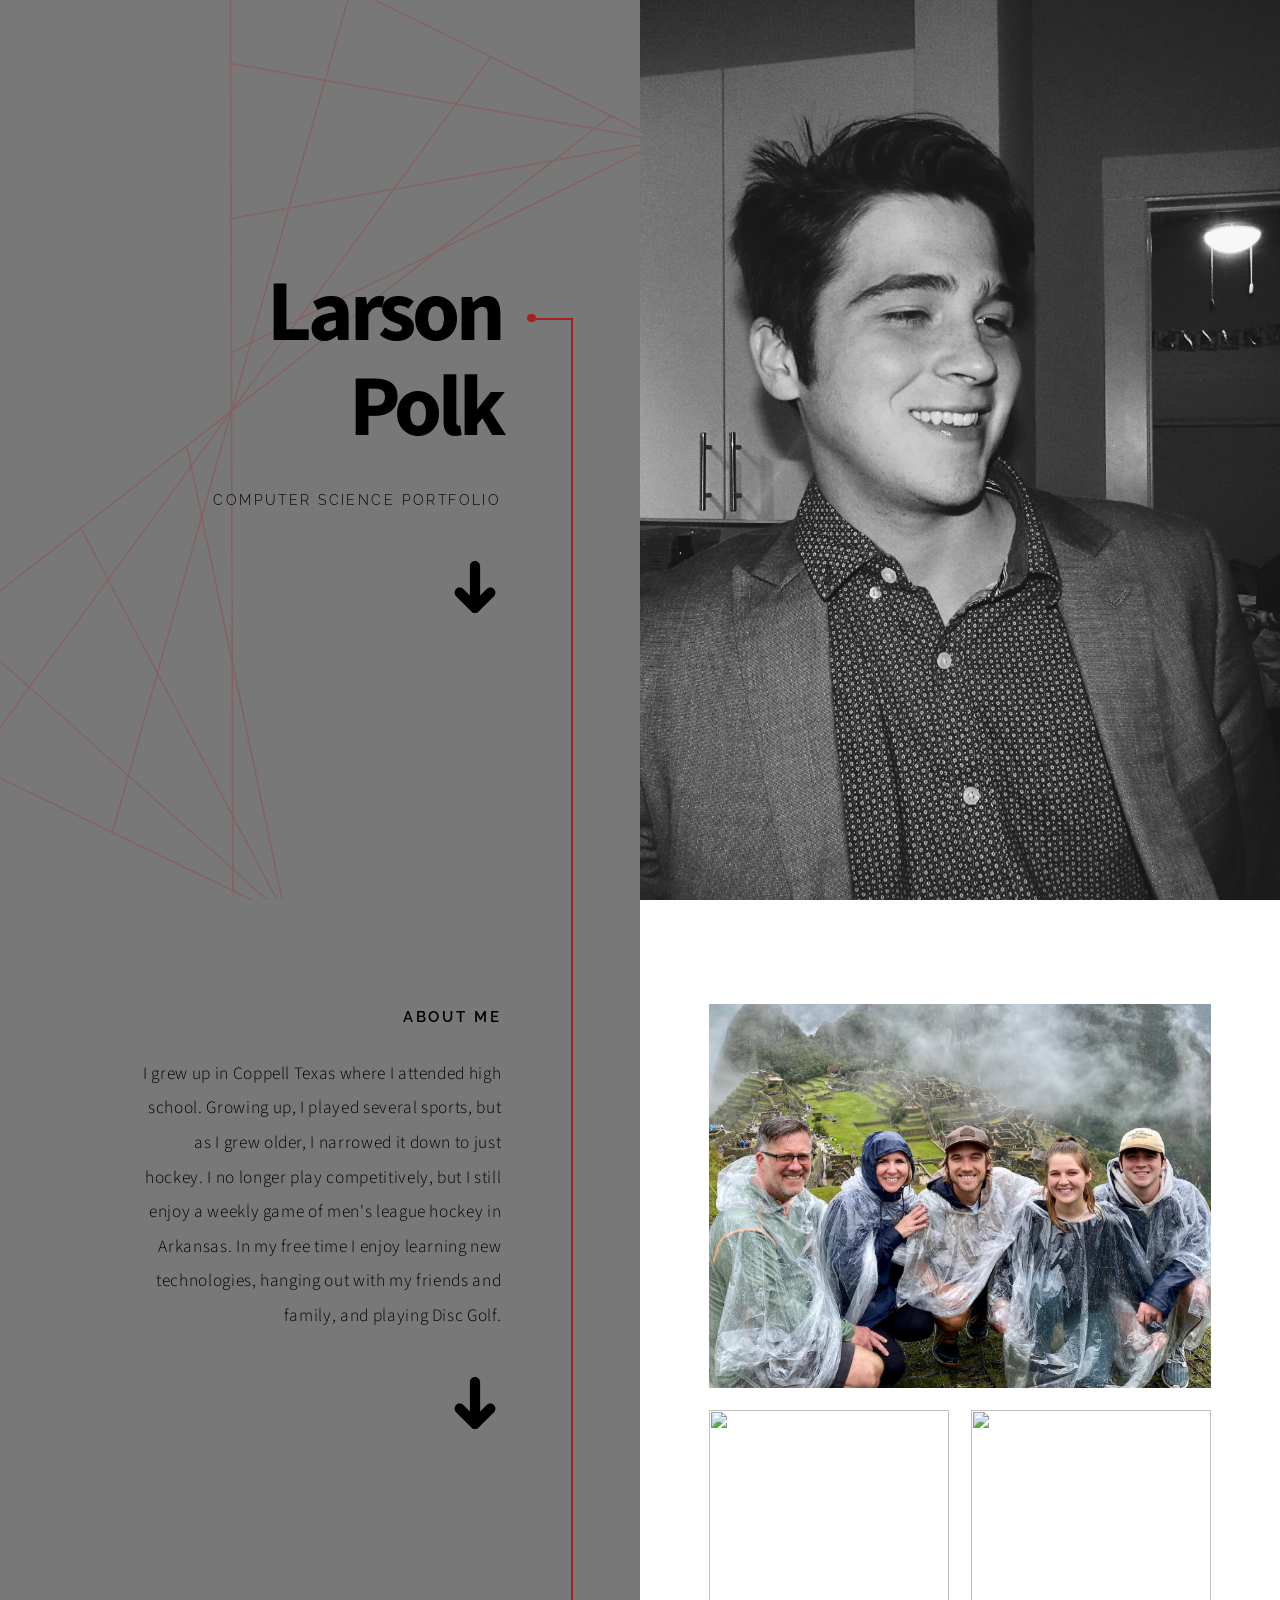
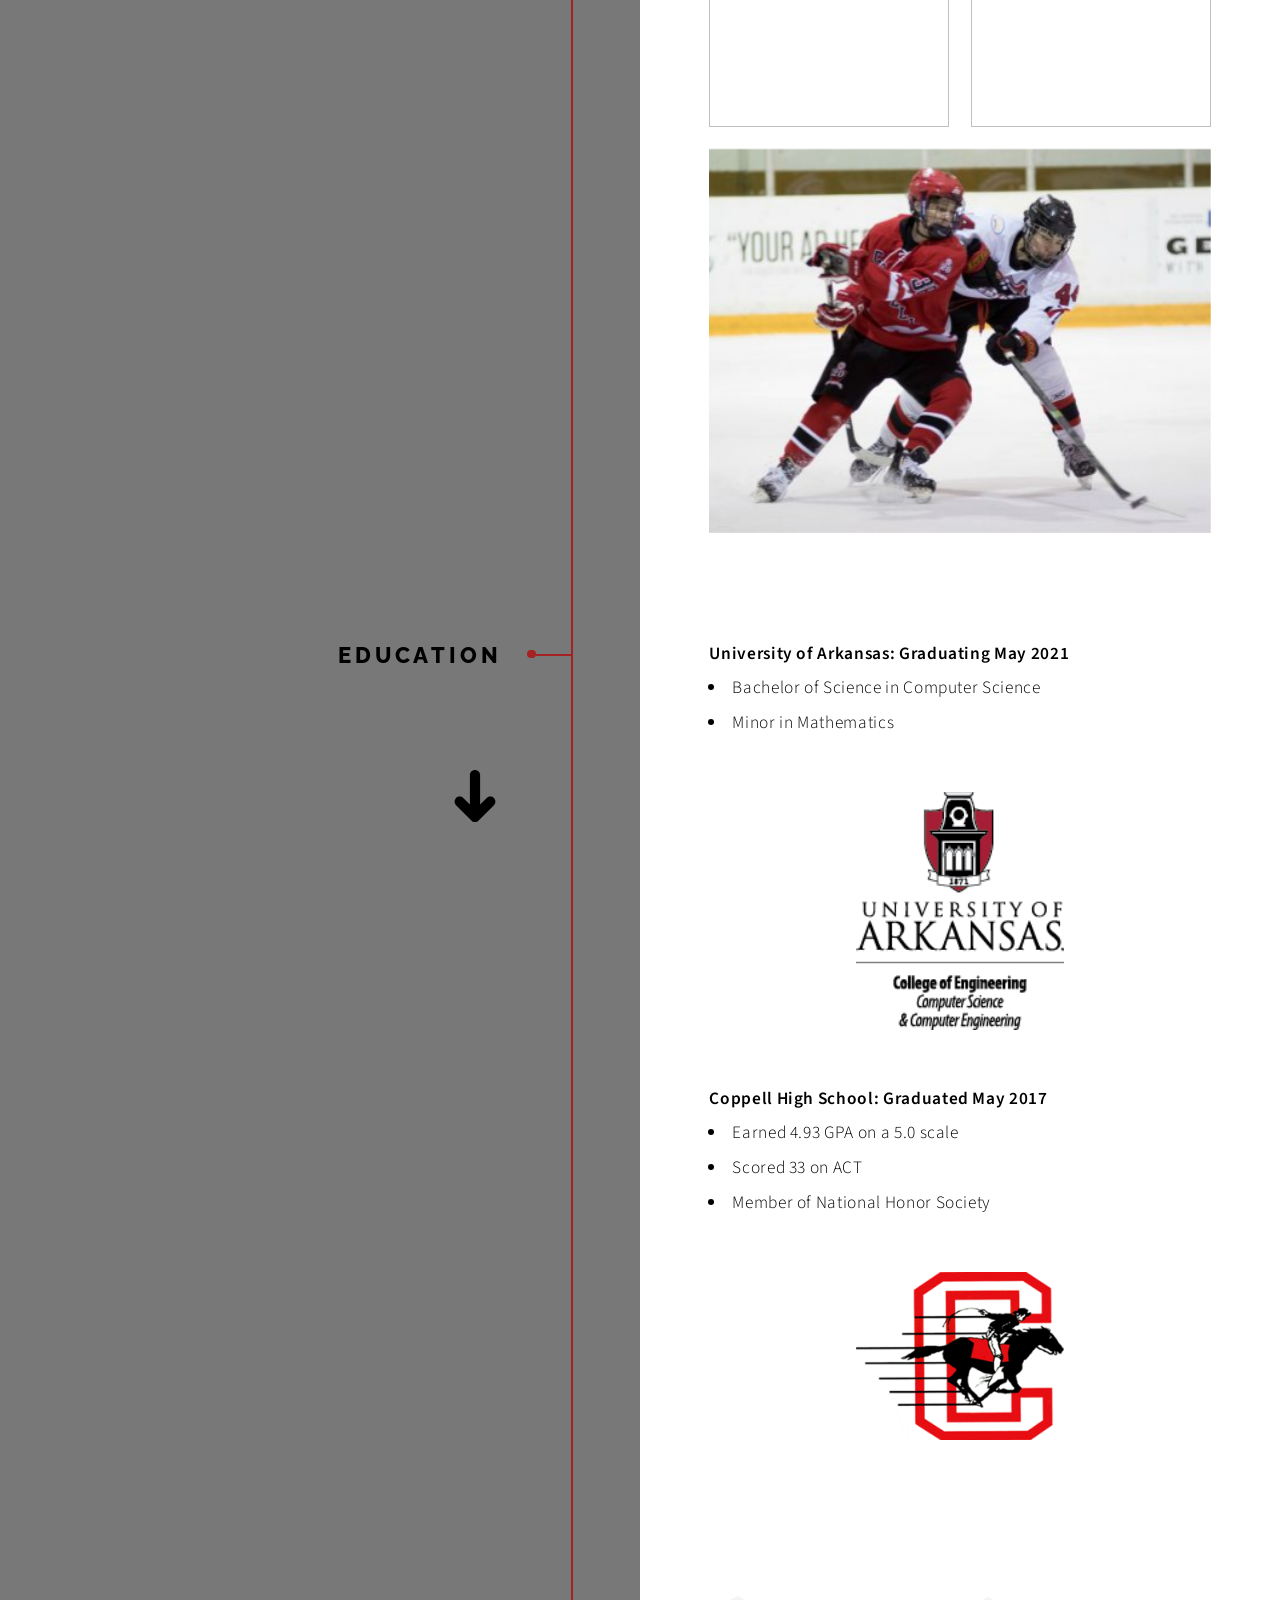
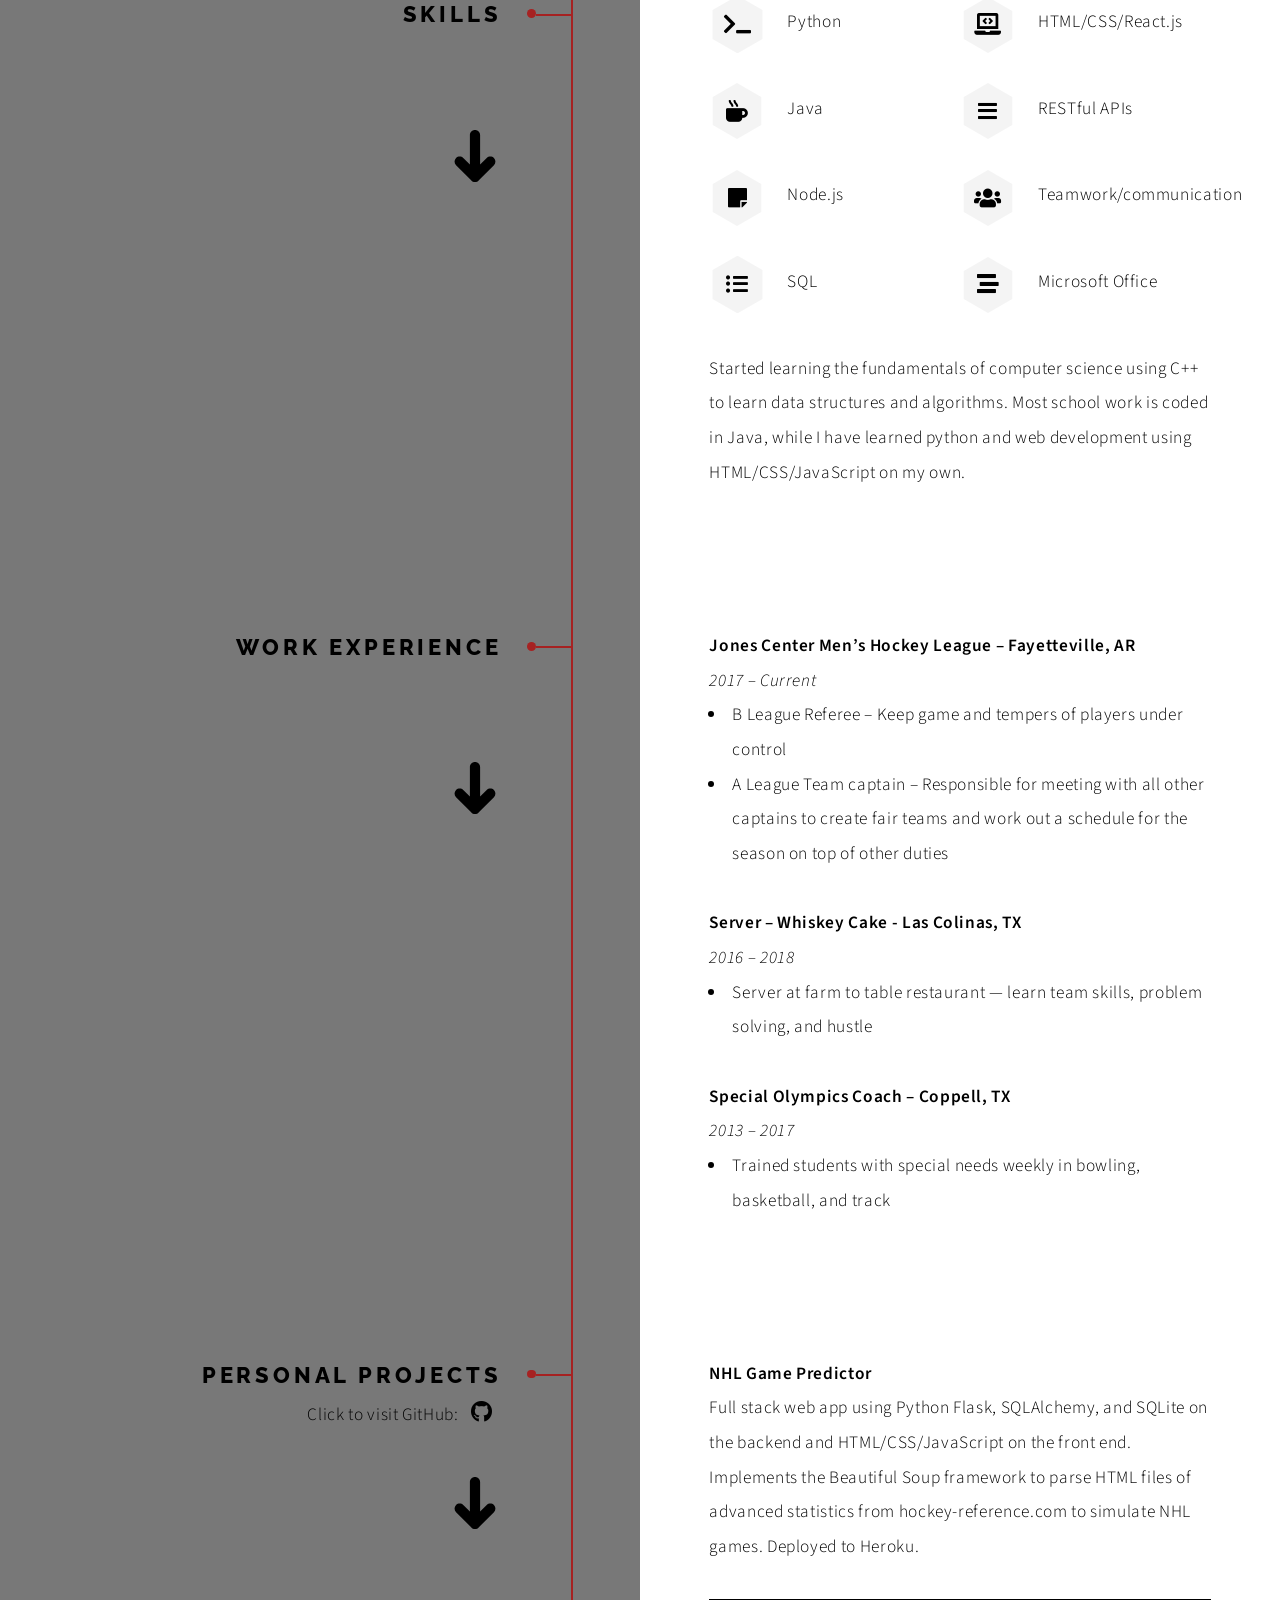
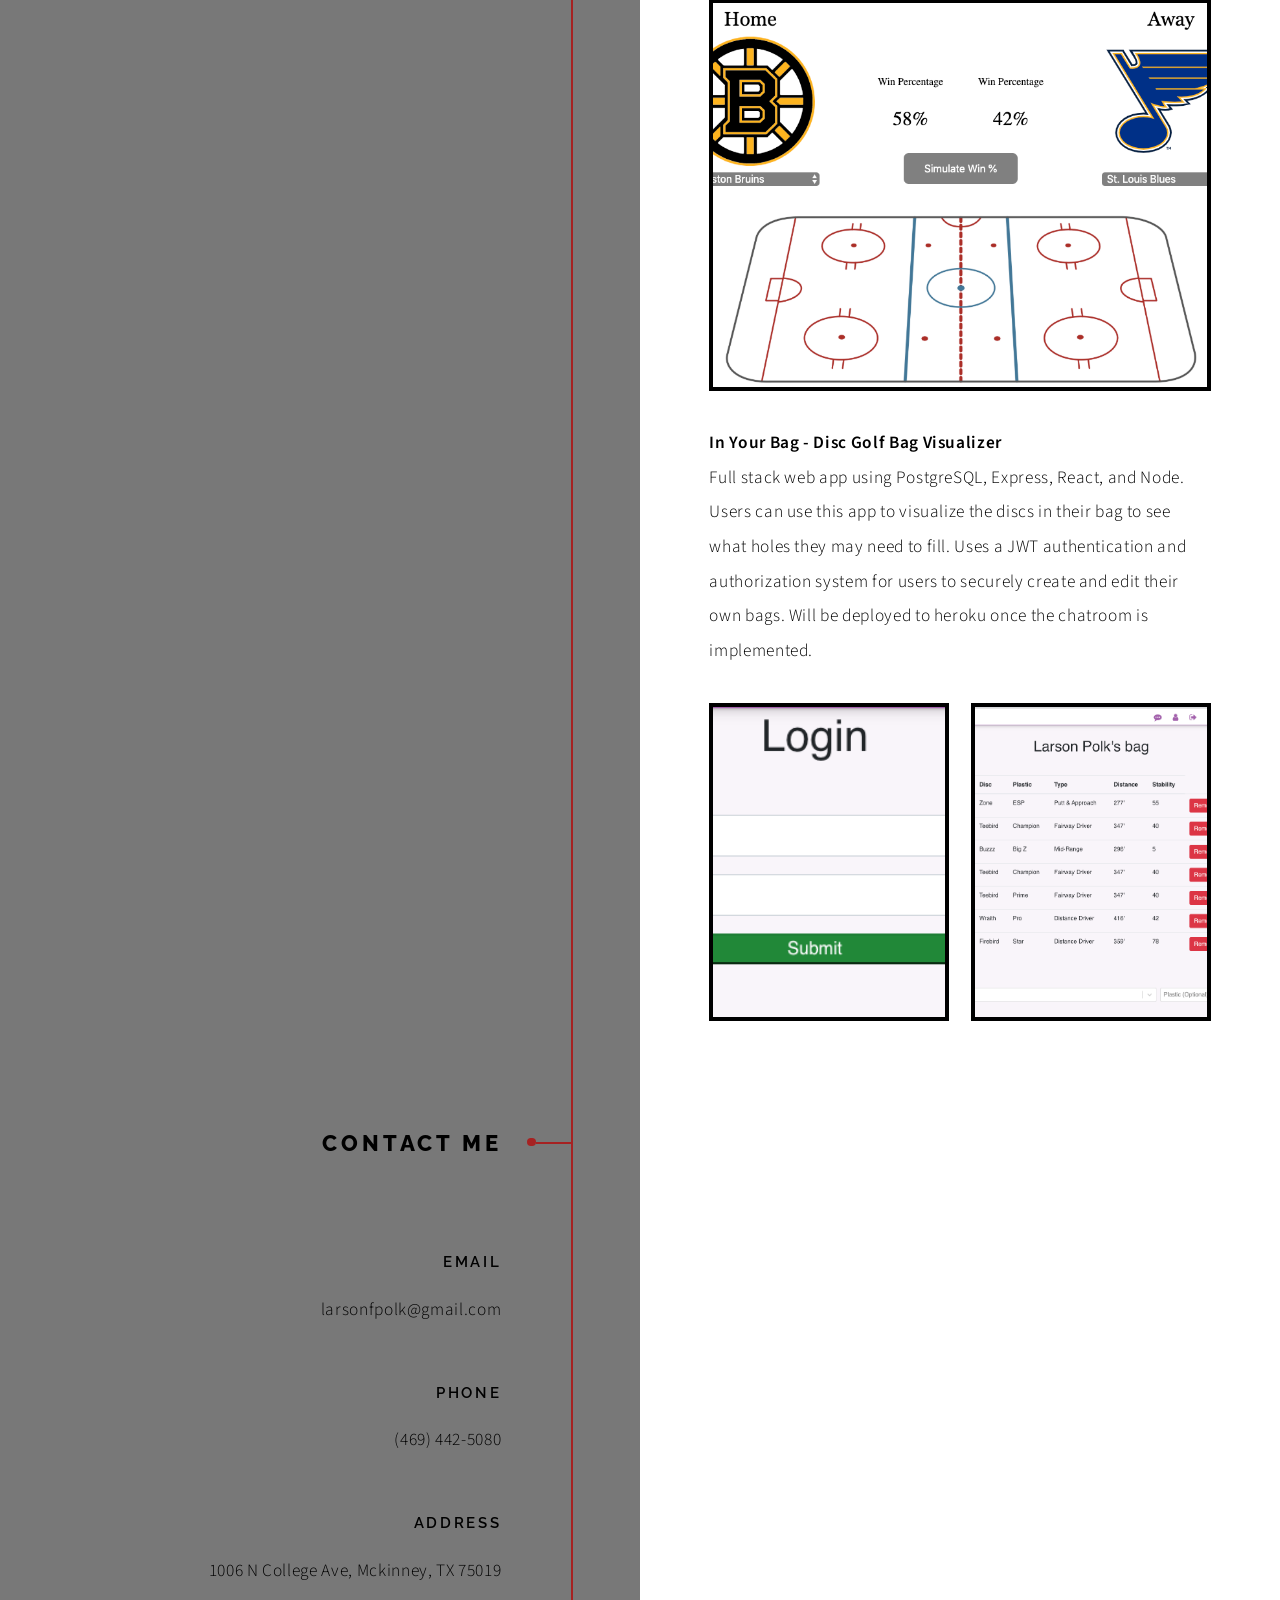
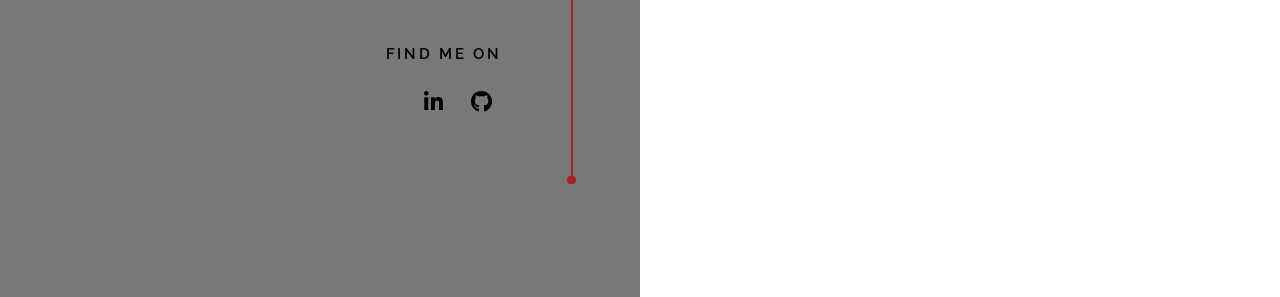
==== commit bc33155e: "Update" ====
--- a/index.html
+++ b/index.html
@@ -36,7 +36,7 @@
 						<section id="first">
 							<header>
 								<h3>About me</h3>
-								<p>I grew up in Coppell Texas where I attended high school. Growing up, I played several sports, but as I grew older, I narrowed it down to just hockey. In high school, I consistently led the Dallas Stars Travel Hockey League and High School Hockey league in points. I no longer play competitively, but I still enjoy a weekly game of men's league hockey in Arkansas.  In my free time I enjoy learning new technologies, hanging out with my friends and family, and playing Rocket League.</p>
+								<p>I grew up in Coppell Texas where I attended high school. Growing up, I played several sports, but as I grew older, I narrowed it down to just hockey. I no longer play competitively, but I still enjoy a weekly game of men's league hockey in Arkansas.  In my free time I enjoy learning new technologies, hanging out with my friends and family, and playing Disc Golf.</p>
 								<ul class="actions">
 									<li><a href="#second" class="arrow scrolly"><span class="label">Next</span></a></li>
 								</ul>
@@ -61,10 +61,9 @@
 						</header>
 						<div class="content">
 							<p style="margin: 0px;"><strong>University of Arkansas: Graduating May 2021</strong> </p>
-							<p style="margin: 0px;"><i> Pursuing Bachelor of Science in Computer Science</i></p>
-							<ul>
-							<li>Relevant courses taken: Programming Foundations, Data Structures and Algorithms, Digital Design, Computer Organization, Programming Paradigms</li>
-							<li>Courses taking Spring 2020: Software Engineering, Operating Systems, Database Management (SQL), Algorithms</li>
+							<ul>
+							<li> Bachelor of Science in Computer Science</li>
+							<li>Minor in Mathematics</li>
 							</ul>
 							<span class="image main"><img id="arkImage" src="images/gallery/fulls/ark.jpg" alt="" /></span>
 
@@ -97,12 +96,12 @@
 						<div class="content">
 							<ul class="feature-icons">
 								<li class="icon solid fa-terminal">Python</li>
-								<li class="icon solid fa-laptop-code">HTML/CSS/JavaScript</li>
+								<li class="icon solid fa-laptop-code">HTML/CSS/React.js</li>
 								<li class="icon solid fa-mug-hot">Java</li>
-								<li class="icon solid fa-list-ul">MySQL</li>
-								<li class="icon solid fa-calculator">Mathematics</li>
+								<li class="icon solid fa-bars">RESTful APIs</li>
+								<li class="icon solid fa-sticky-note">Node.js</li>
 								<li class="icon solid fa-users">Teamwork/communication</li>
-								<li class="icon solid fa-check">Problem Solving</li>
+								<li class="icon solid fa-list-ul">SQL</li>
 								<li class="icon solid fa-stream">Microsoft Office</li>
 							</ul>
 							<p>Started learning the fundamentals of computer science using C++ to learn data structures and algorithms. Most school work is coded in Java, while I have learned python and web development using HTML/CSS/JavaScript on my own.</p>
@@ -152,13 +151,28 @@
 									</ul>
 								</header>
 								<div class="content">
-									<p><strong> NHL Game Predictor </strong> <br>	o	Full stack web app using Python Flask, SQLAlchemy, and SQLite on the backend and HTML/CSS/JavaSxcript on the front end.  Implements the Beautiful Soup framework to parse HTML files of advanced statistics from hockey-reference.com to simulate NHL games. Deployed to Heroku.</p>
+									<p><strong> NHL Game Predictor </strong> <br>	Full stack web app using Python Flask, SQLAlchemy, and SQLite on the backend and HTML/CSS/JavaScript on the front end.  Implements the Beautiful Soup framework to parse HTML files of advanced statistics from hockey-reference.com to simulate NHL games. Deployed to Heroku.</p>
 											<div class="content">
 												<div class="gallery">
-													<a href="https://nhlpredictor.herokuapp.com" id="predictor" class="landscape" target="_blank"><img src="images/GUI.jpg" alt="" /></a>
+													<a href="https://nhlpredictor.herokuapp.com" id="projectPics" class="landscape" target="_blank"><img src="images/GUI.jpg" alt="" /></a>
 
 												</div>
 											</div>
+
+											<br><p><strong> In Your Bag - Disc Golf Bag Visualizer </strong> <br>	Full stack web app using PostgreSQL, Express, React, and Node. Users can use this app to visualize the discs in their bag to see what holes they may need to fill. Uses a JWT authentication and authorization system for users to securely create and edit their own bags. Will be deployed to heroku once the chatroom is implemented.</p>
+											<div class="content">
+												<div class="gallery">
+													<a href="images/gallery/fulls/login.jpg" class="portrait"><img style="height: 18.3rem;" id="projectPics" src="images/gallery/fulls/login.jpg" alt="" /></a>
+									<a href="images/gallery/fulls/dashboard.jpg"><img style="height: 18.3rem;" id="projectPics" src="images/gallery/fulls/dashboard.jpg" alt="" /></a>
+
+												</div>
+											</div>
+
+
+
+
+											</div>
+											</section>
 										</section>
 
 
--- a/assets/css/main.css
+++ b/assets/css/main.css
@@ -2138,7 +2138,7 @@
 			border-color: #a62222;
 		}
 
-		#predictor {
+		#projectPics {
 		border-style: double;
 		border:4px solid black;
 		}
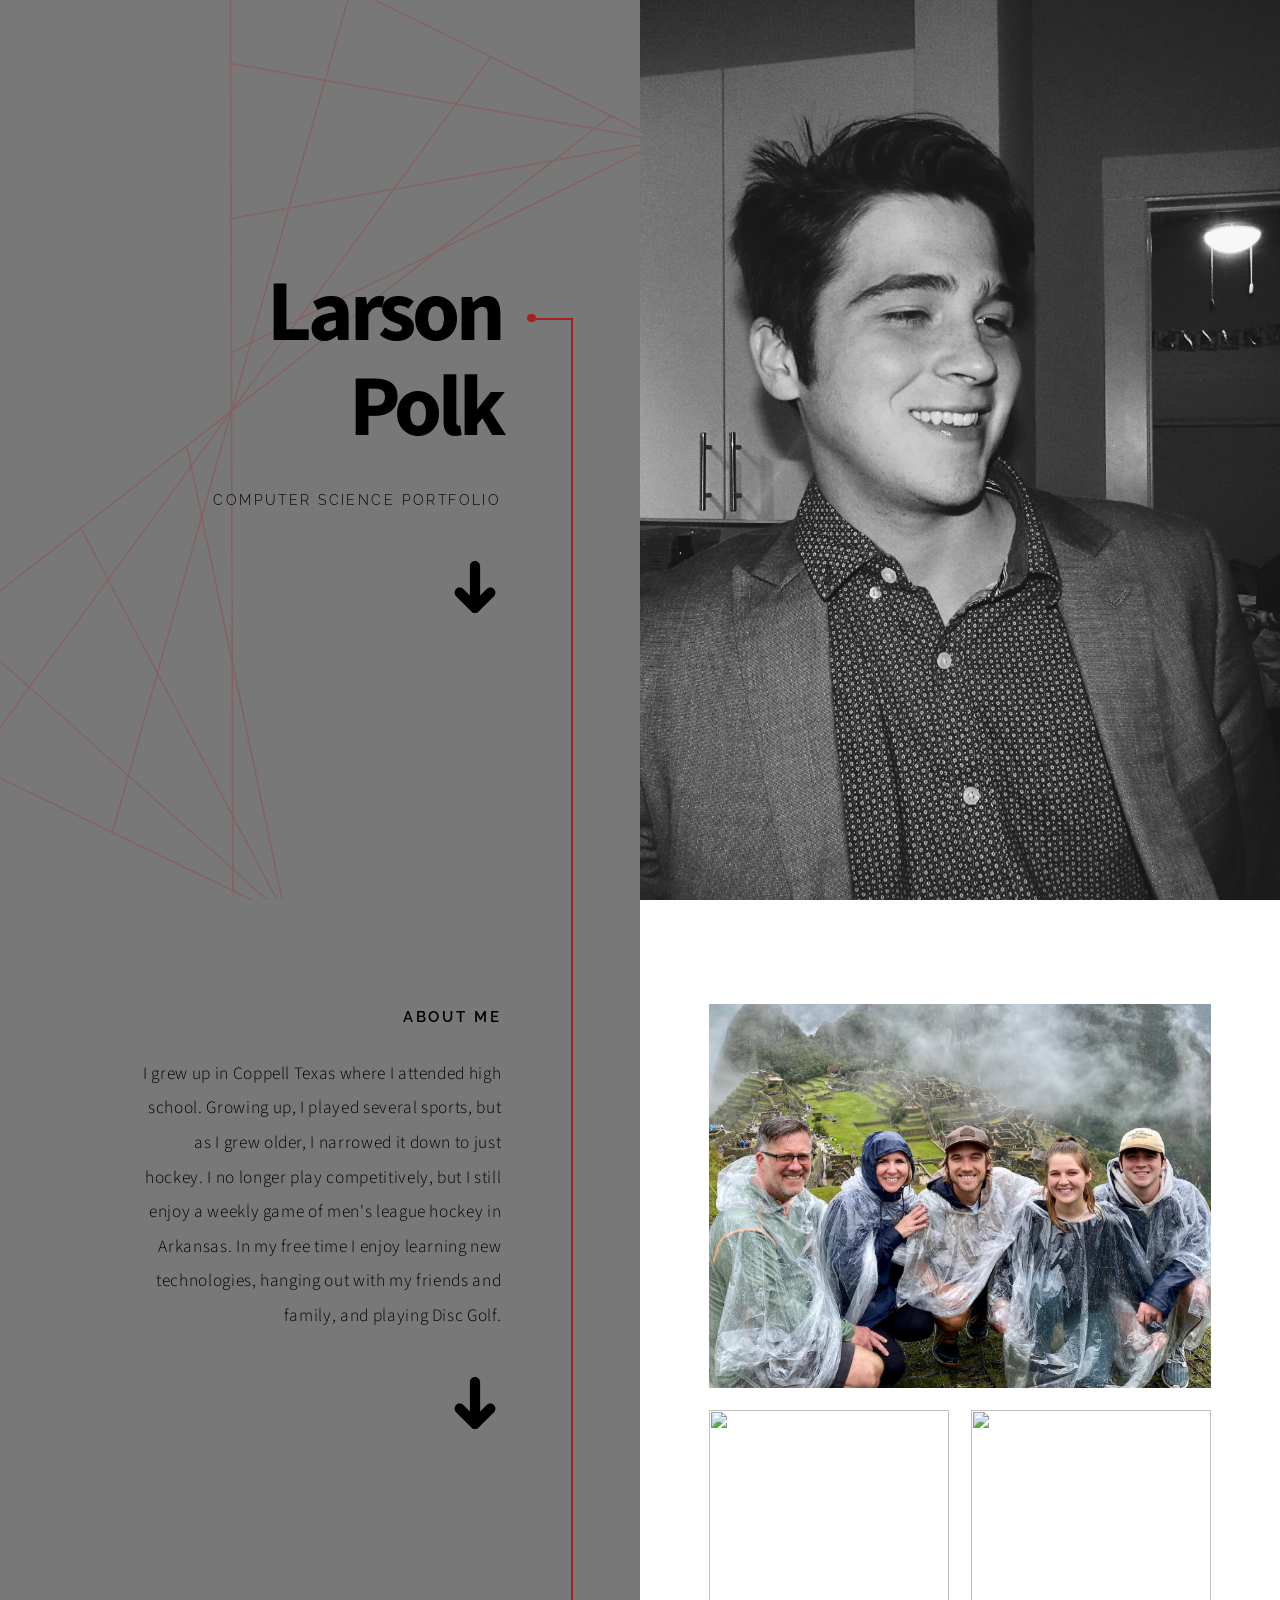
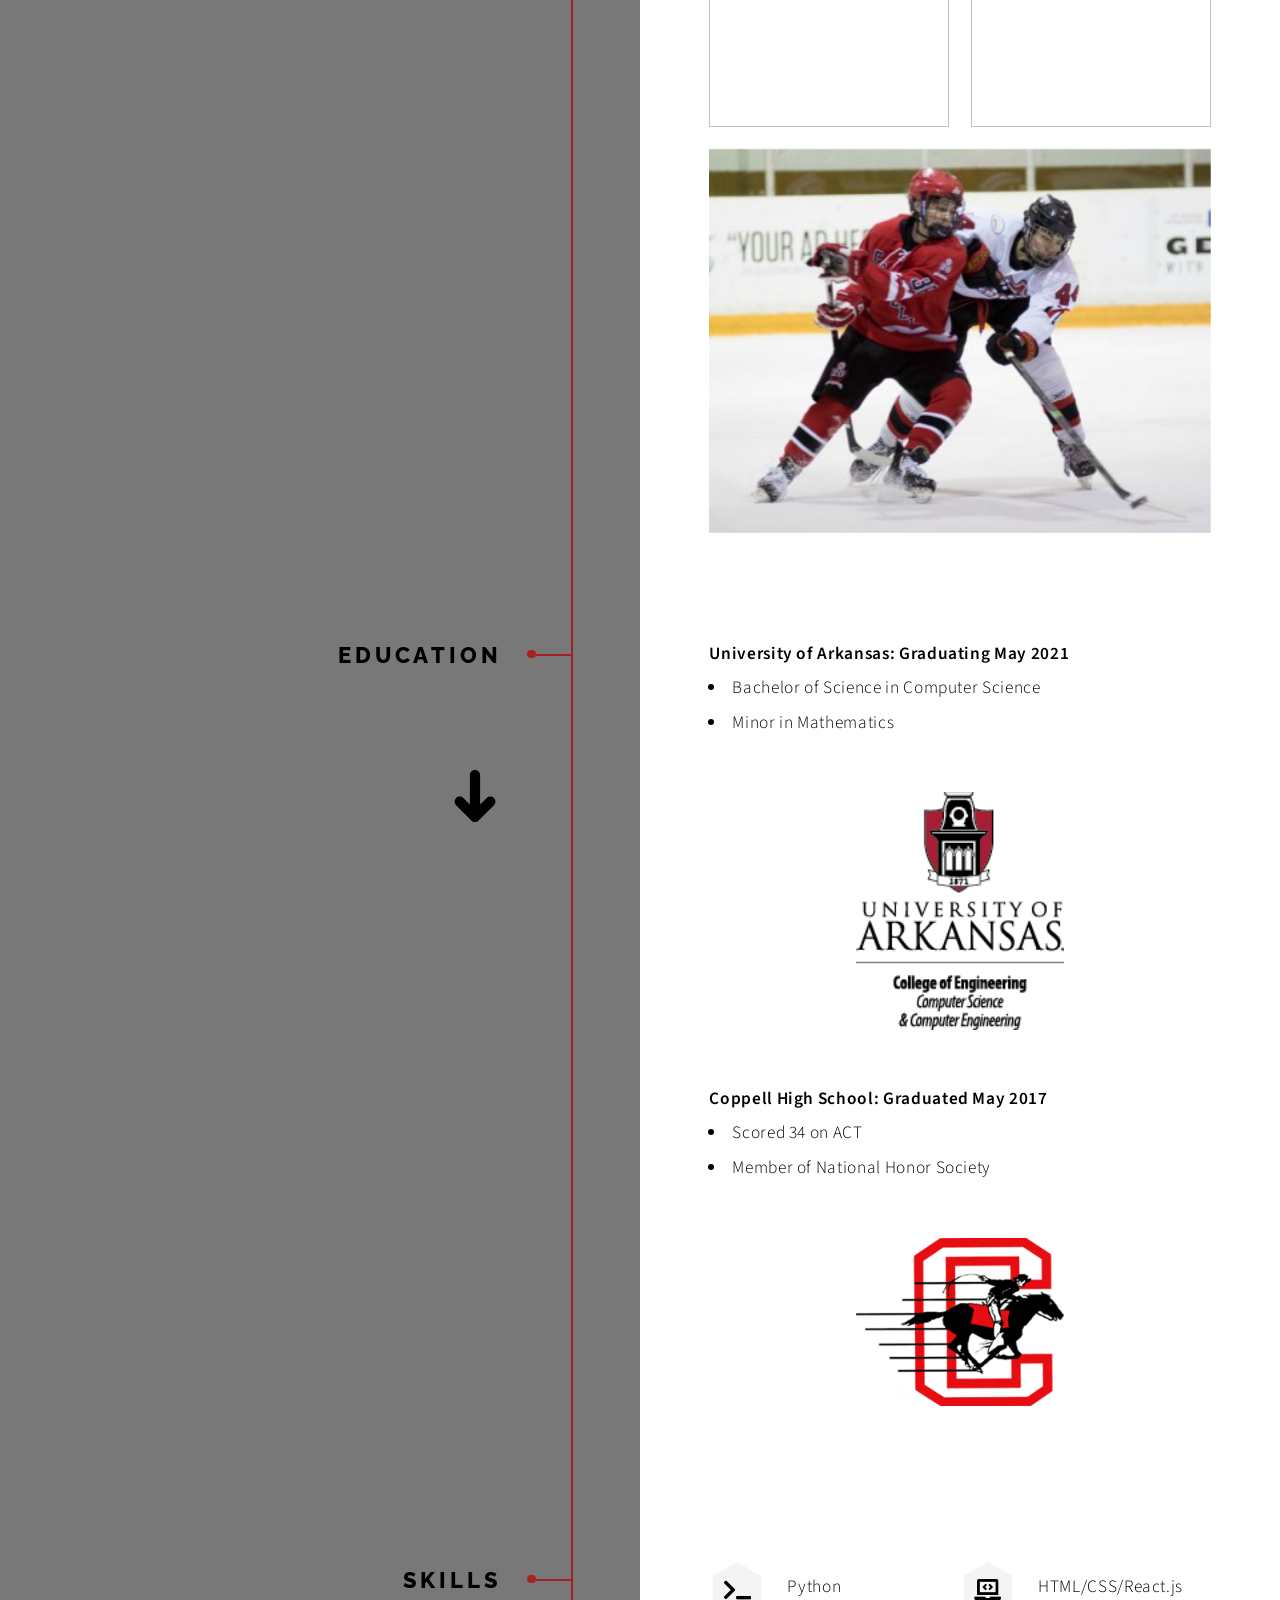
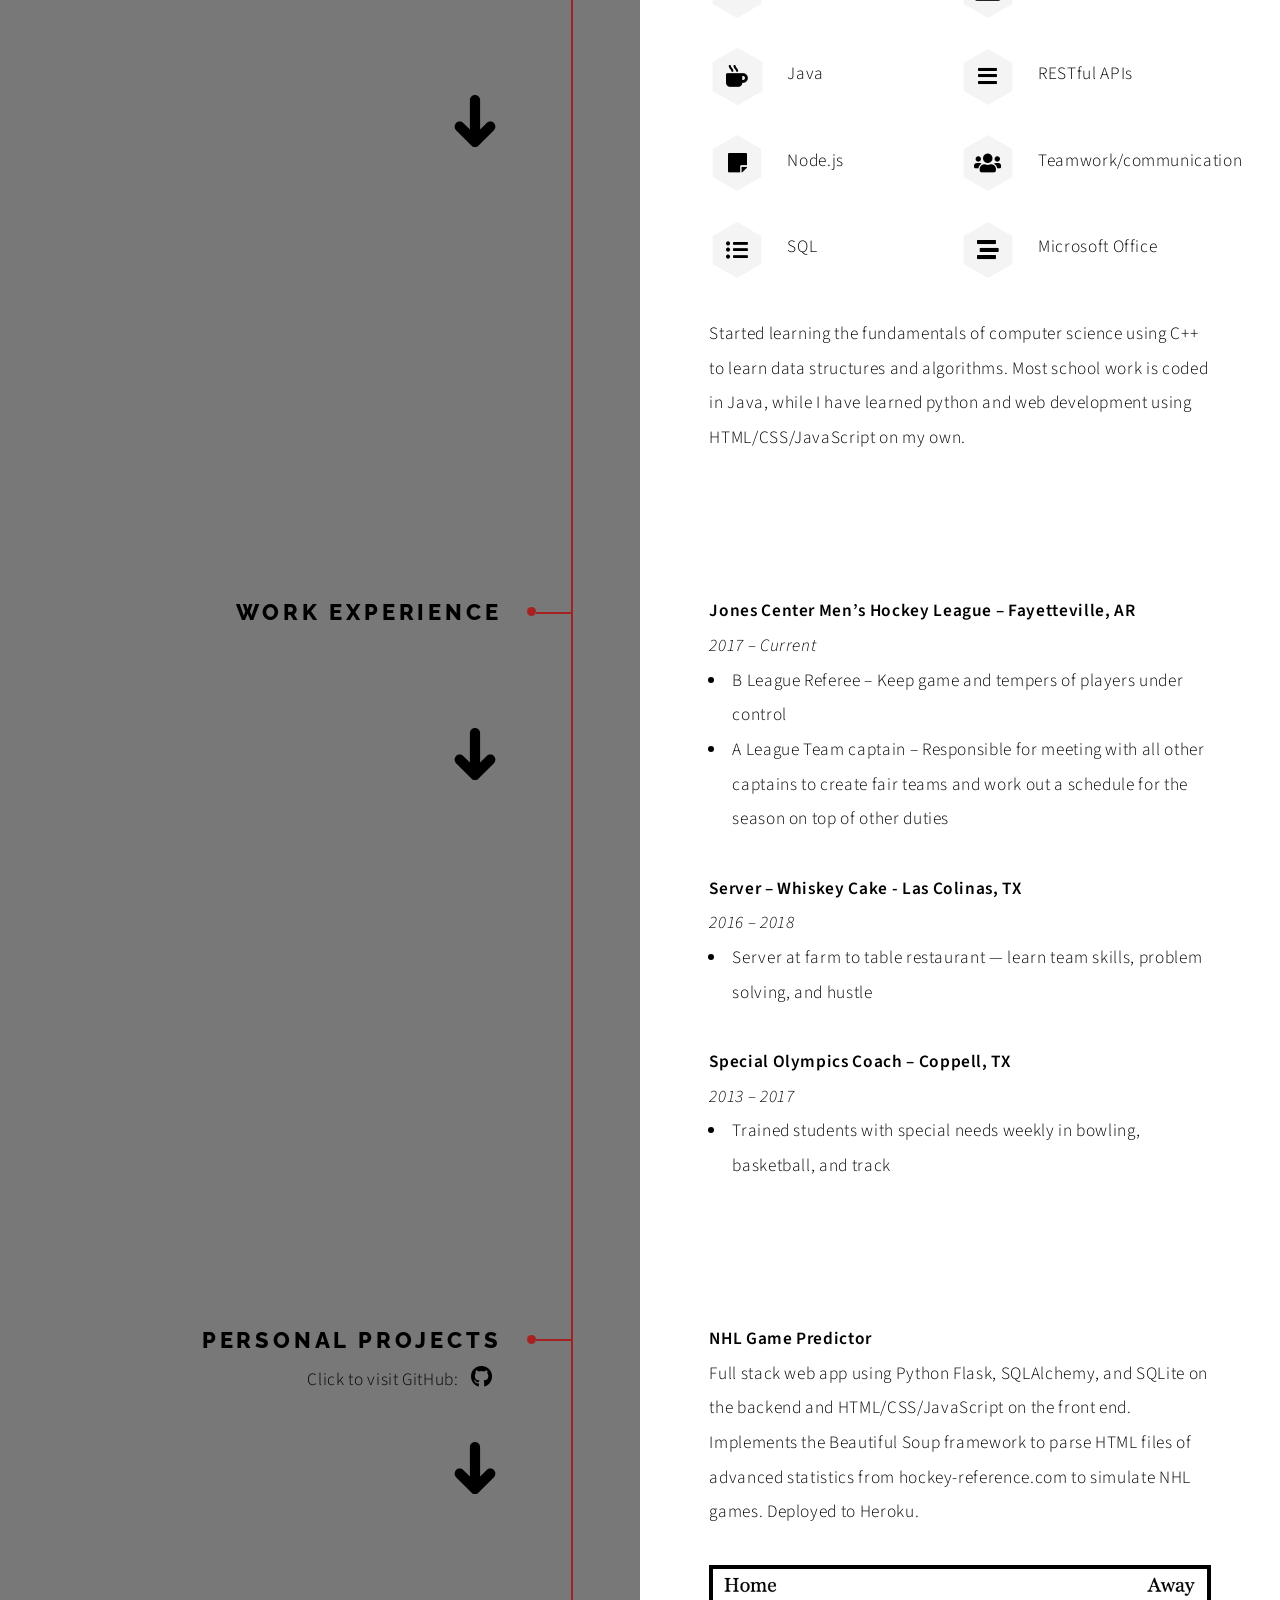
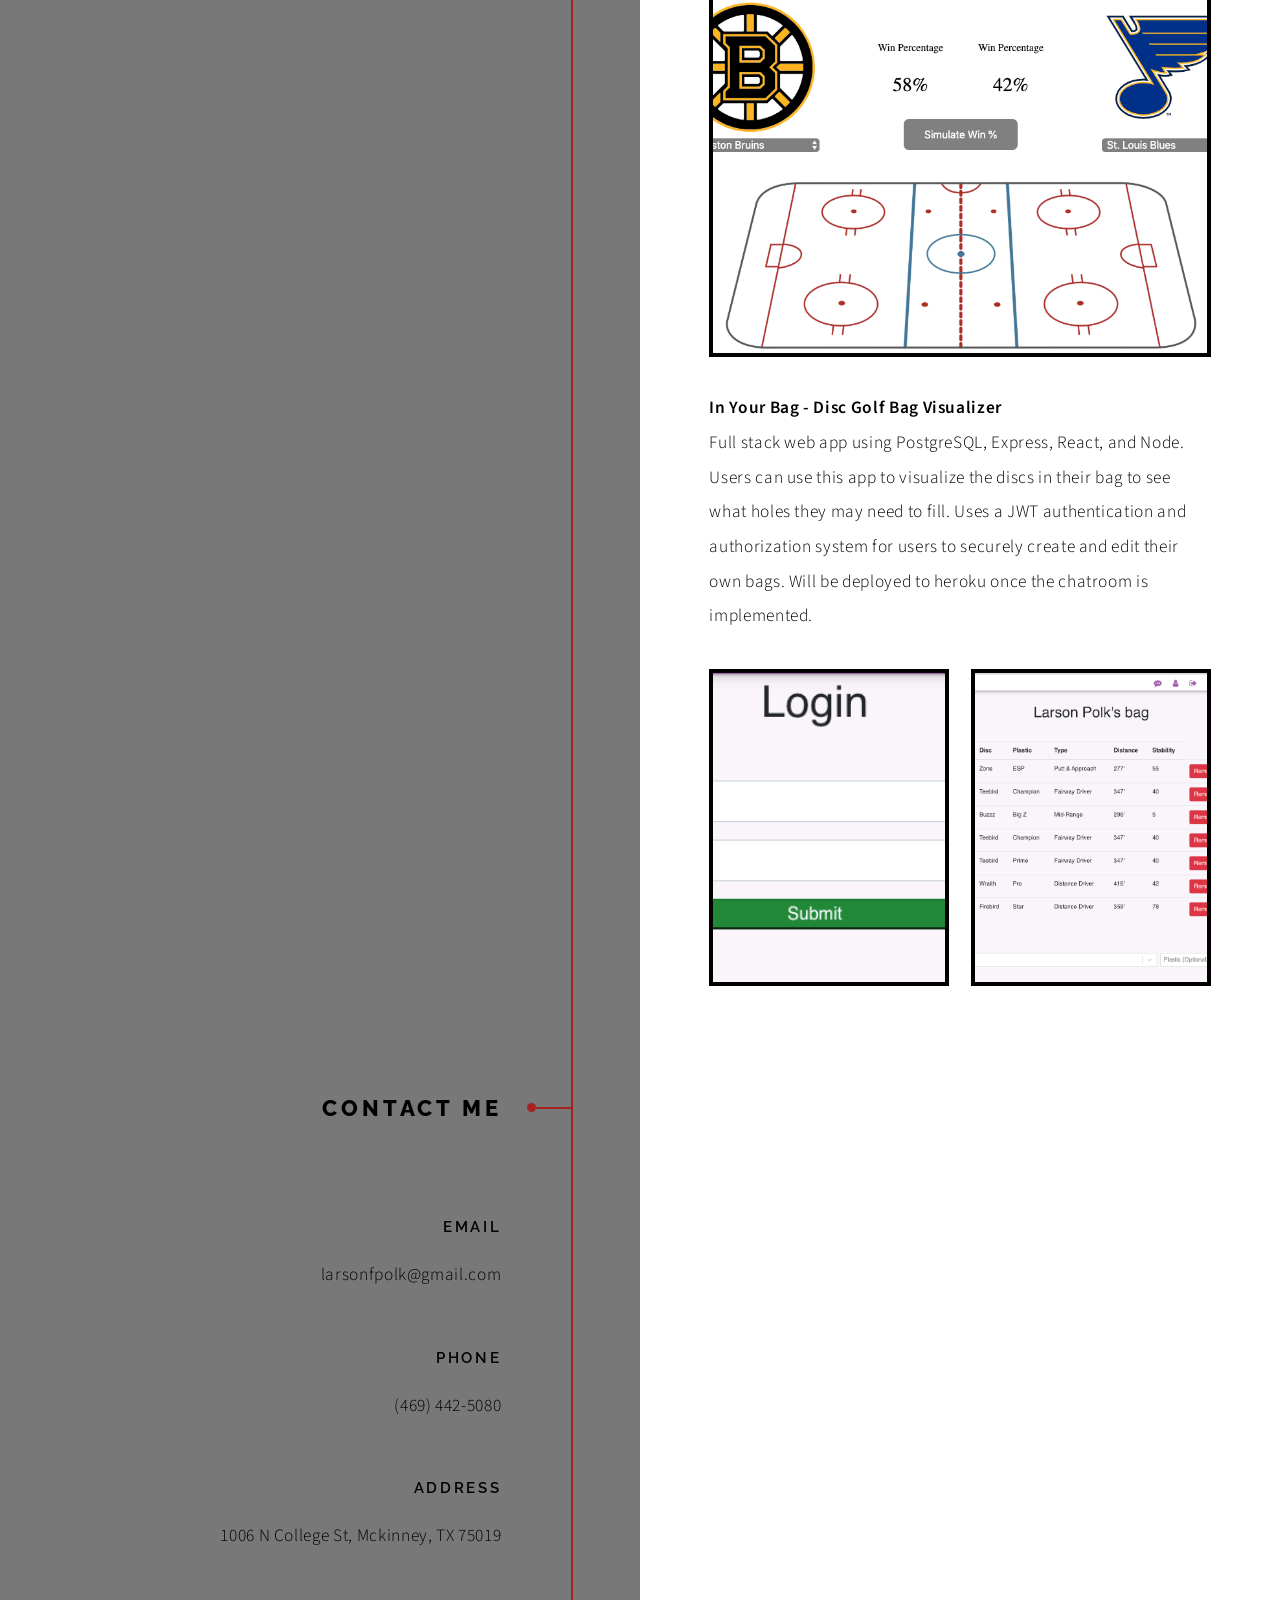
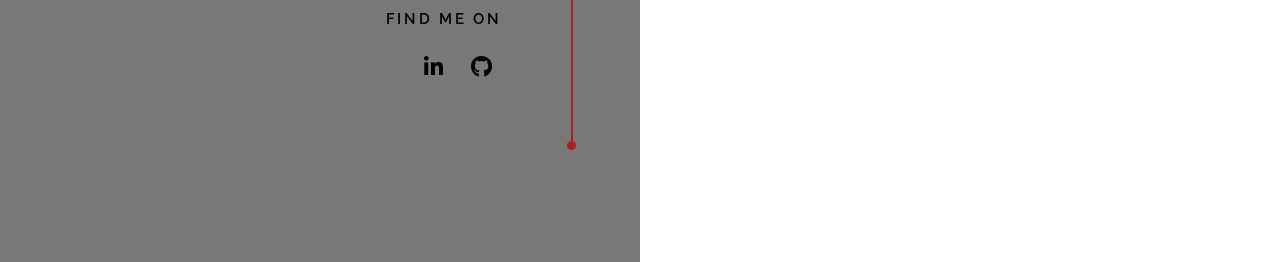
==== commit b527e676: "Pic change" ====
--- a/index.html
+++ b/index.html
@@ -69,8 +69,7 @@
 
 							<p style="margin: 0px;"><strong>Coppell High School: Graduated May 2017</strong> </p>
 							<ul>
-							<li>Earned 4.93 GPA on a 5.0 scale</li>
-							<li>Scored 33 on ACT</li>
+							<li>Scored 34 on ACT</li>
 							<li>Member of National Honor Society</li>
 							</ul>
 							<span class="image main"><img id="arkImage" src="images/gallery/fulls/CHS.jpg" alt="" /></span>
@@ -193,7 +192,7 @@
 								</li>
 								<li>
 									<h3>Address</h3>
-									<span>1006 N College Ave, Mckinney, TX 75019</span>
+									<span>1006 N College St, Mckinney, TX 75019</span>
 								</li>
 								<li>
 									<h3>Find me on</h3>
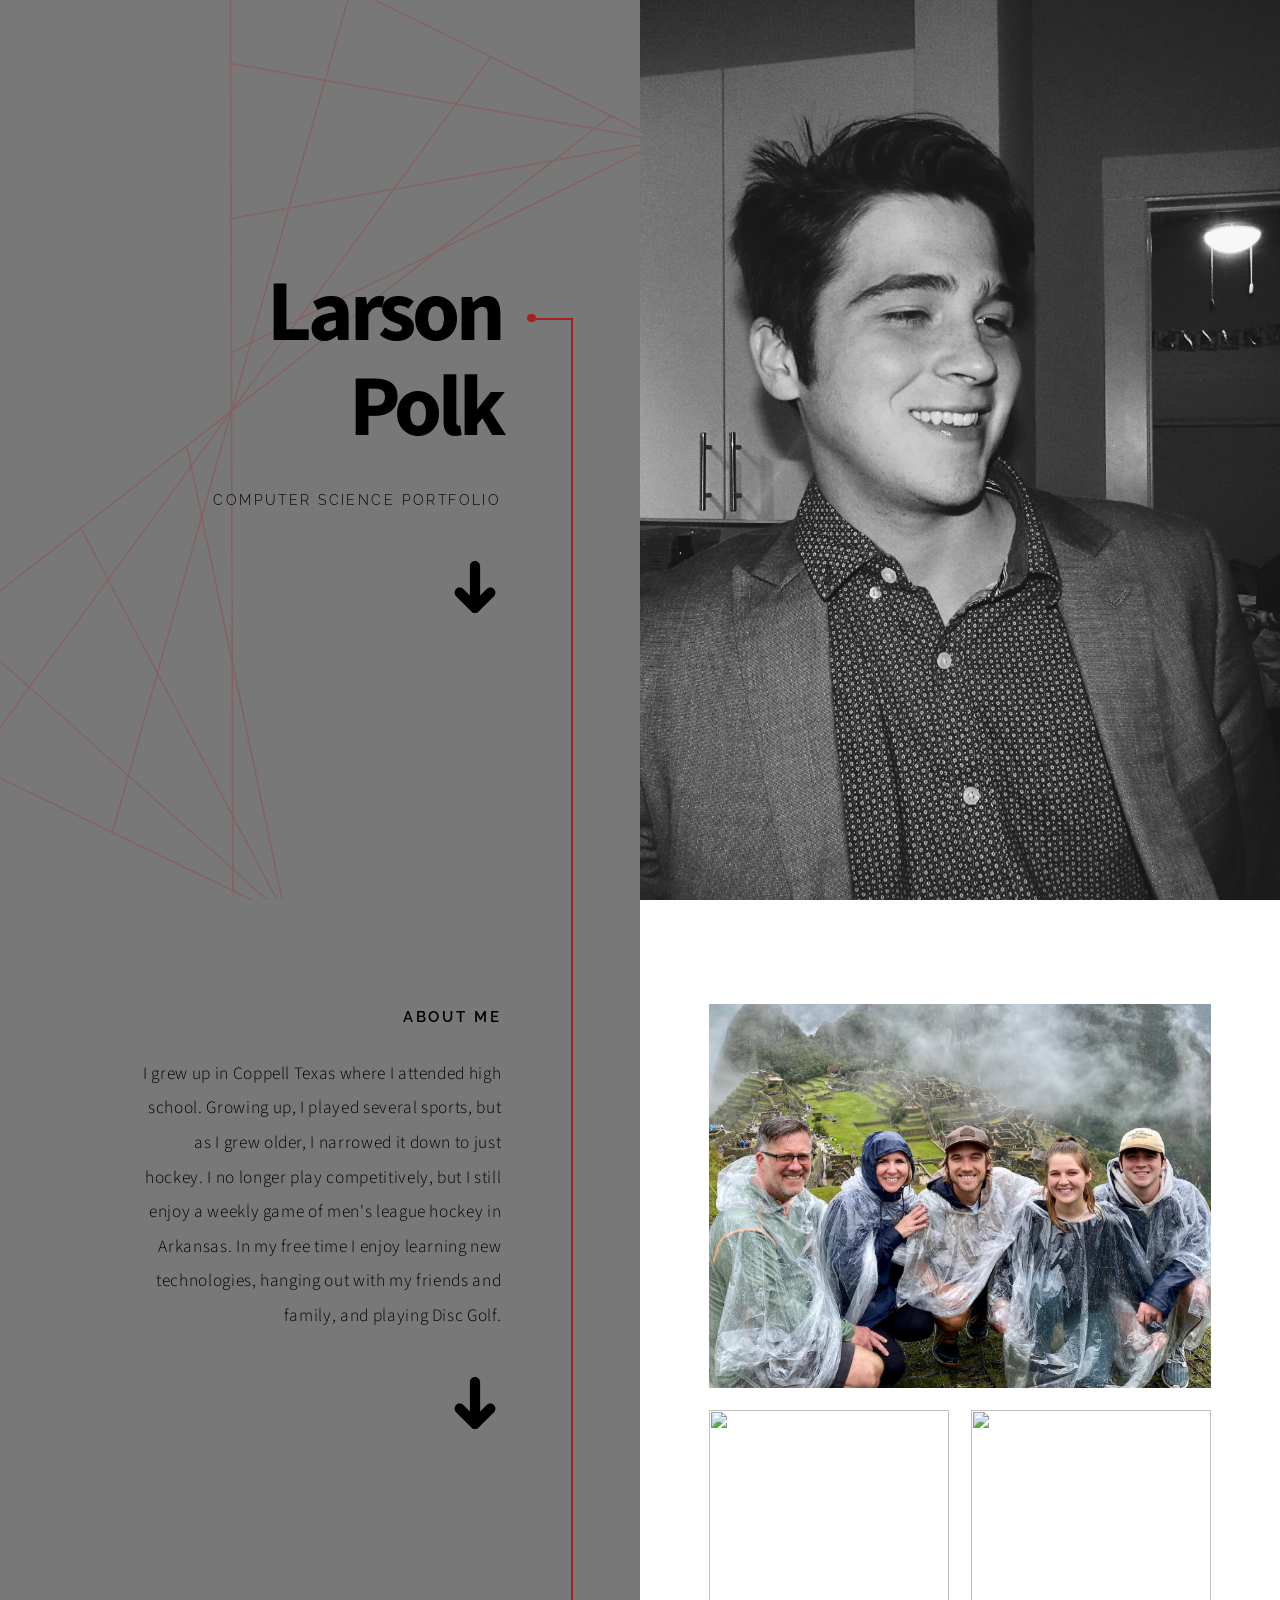
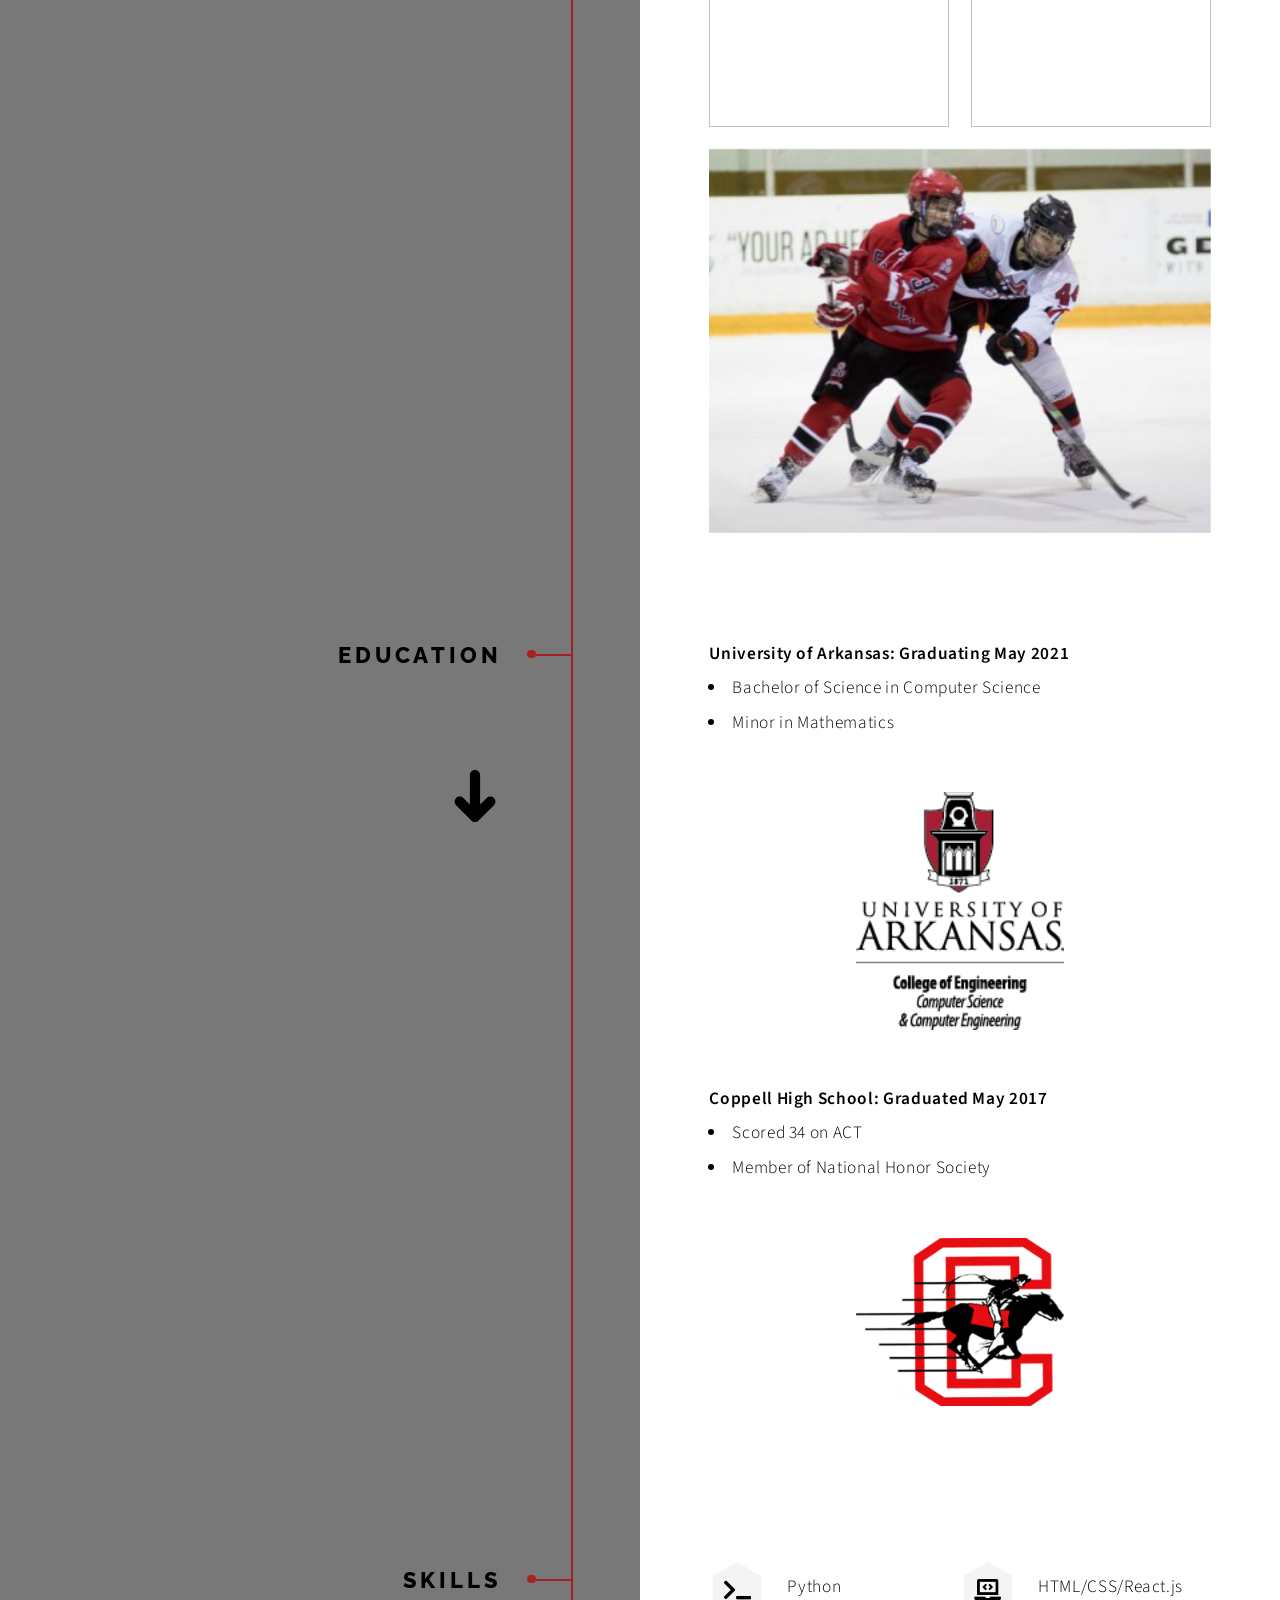
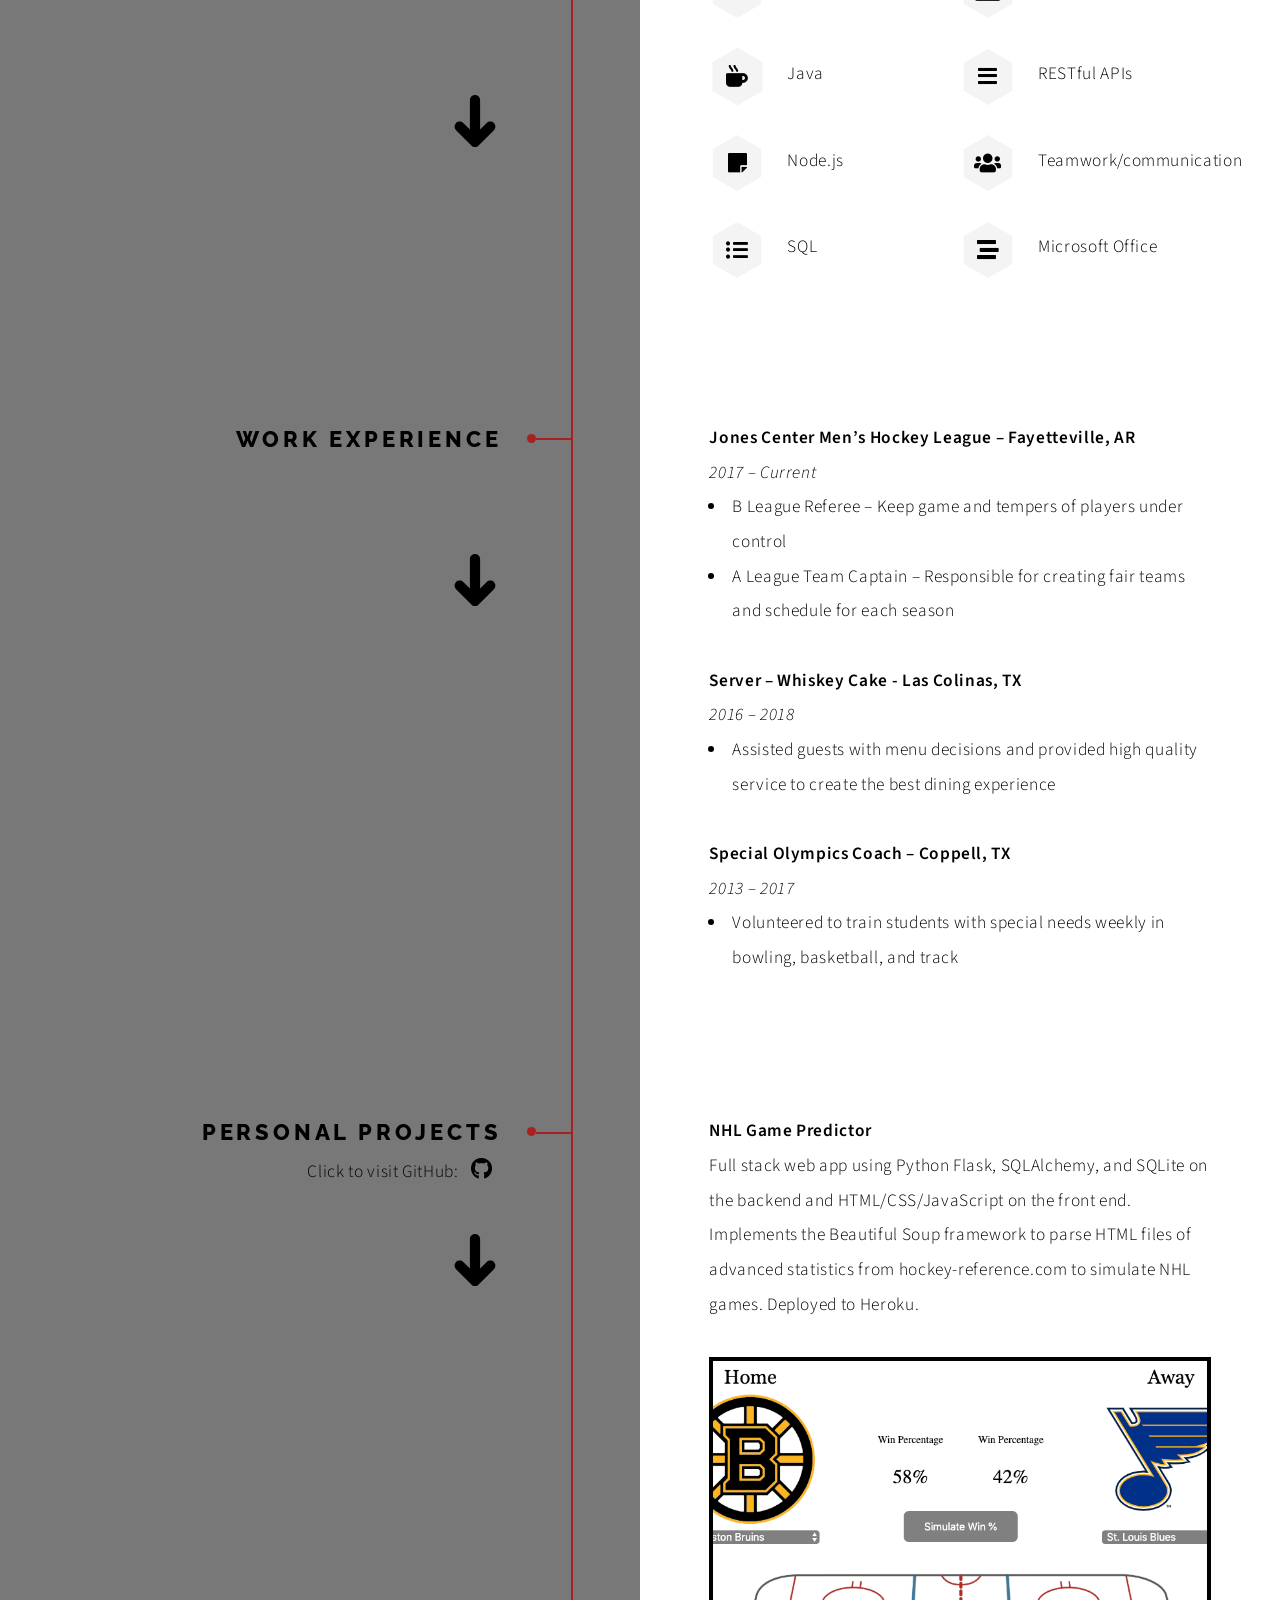
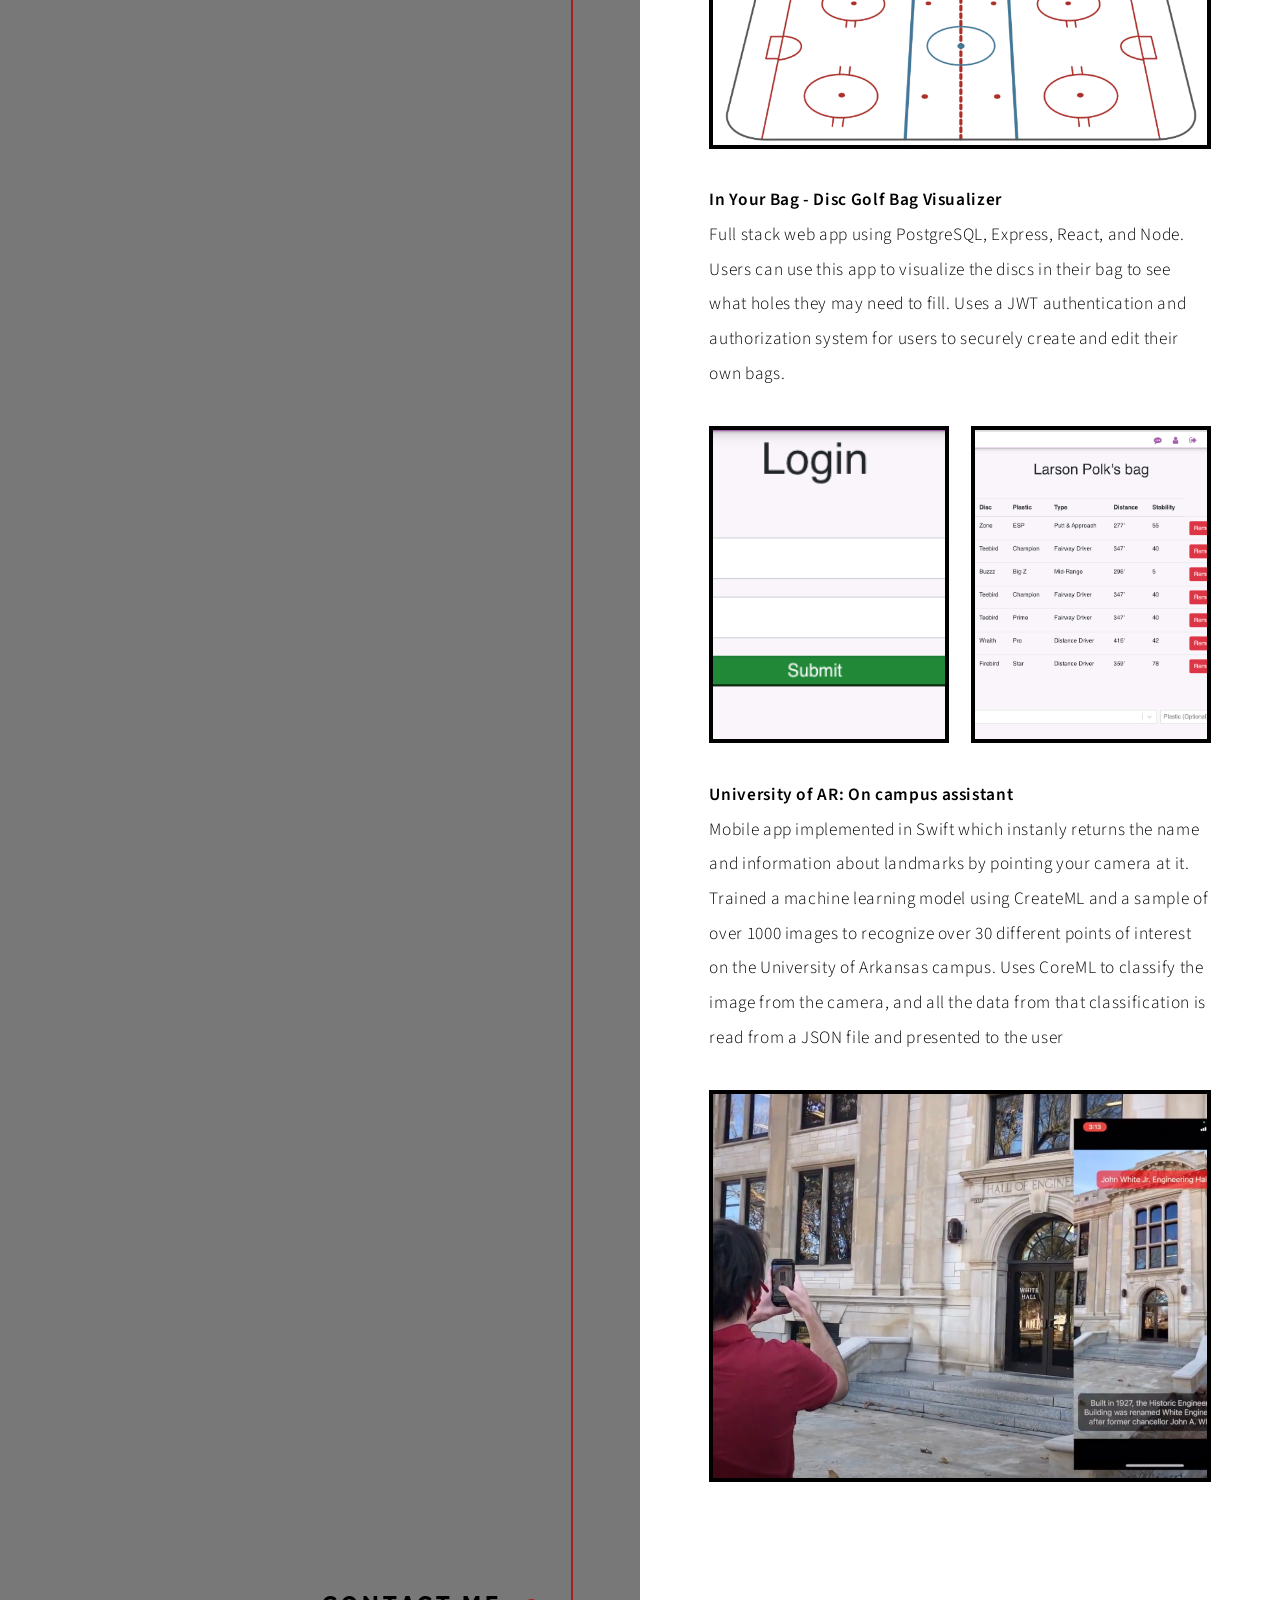
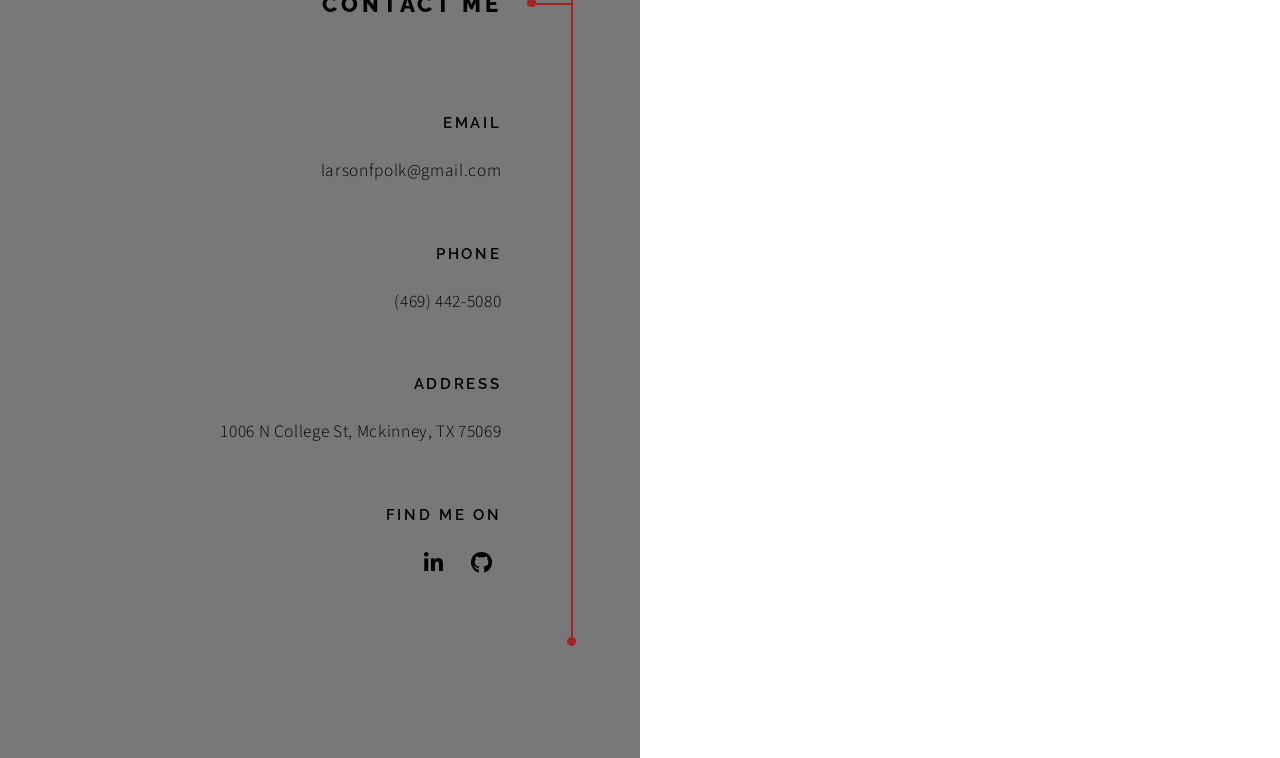
==== commit e3ef6a43: "Bug fix" ====
--- a/index.html
+++ b/index.html
@@ -43,7 +43,7 @@
 							</header>
 							<div class="content">
 								<div class="gallery">
-									<a href="images/gallery/fulls/topPic.jpg" class="landscape"><img src="images/gallery/fulls/topPic.jpg" alt="picture" /></a>
+									<a href="images/gallery/fulls/topPic.jpg" class="landscape"><img src="images/gallery/fulls/topPic.jpg" alt="" /></a>
 									<a href="images/gallery/fulls/leftPic.jpg"class="portrait"><img style="height: 18.3rem;" src="images/gallery/fulls/leftPic.jpg" alt="" /></a>
 									<a href="images/gallery/fulls/rightPic.jpg"><img style="height: 18.3rem;" src="images/gallery/fulls/rightPic.jpg" alt="" /></a>
 									<a href="images/gallery/fulls/bottomPic.jpg" class="landscape"><img src="images/gallery/fulls/bottomPic.jpg" alt="" /></a>
@@ -103,7 +103,6 @@
 								<li class="icon solid fa-list-ul">SQL</li>
 								<li class="icon solid fa-stream">Microsoft Office</li>
 							</ul>
-							<p>Started learning the fundamentals of computer science using C++ to learn data structures and algorithms. Most school work is coded in Java, while I have learned python and web development using HTML/CSS/JavaScript on my own.</p>
 						</div>
 					</section>
 
@@ -120,19 +119,19 @@
 							<p style="margin: 0px;"><i>2017 – Current</i></p>
 							<ul>
 								<li> B League Referee – Keep game and tempers of players under control </li>
-								<li> A League Team captain – Responsible for meeting with all other captains to create fair teams and work out a schedule for the season on top of other duties </li>
+								<li> A League Team Captain – Responsible for creating fair teams and schedule for each season </li>
 							</ul>
 
 							<p style="margin: 0px;"><strong>Server – Whiskey Cake - Las Colinas, TX </strong></p>
 							<p style="margin: 0px;"><i>2016 – 2018</i></p>
 							<ul>
-								<li> Server at farm to table restaurant — learn team skills, problem solving, and hustle </li>
+								<li> Assisted guests with menu decisions and provided high quality service to create the best dining experience </li>
 							</ul>
 
 							<p style="margin: 0px;"><strong>Special Olympics Coach – Coppell, TX </strong></p>
 							<p style="margin: 0px;"><i>2013 – 2017</i></p>
 							<ul>
-								<li> Trained students with special needs weekly in bowling, basketball, and track </li>
+								<li> Volunteered to train students with special needs weekly in bowling, basketball, and track </li>
 							</ul>
 
 									</div>
@@ -158,11 +157,20 @@
 												</div>
 											</div>
 
-											<br><p><strong> In Your Bag - Disc Golf Bag Visualizer </strong> <br>	Full stack web app using PostgreSQL, Express, React, and Node. Users can use this app to visualize the discs in their bag to see what holes they may need to fill. Uses a JWT authentication and authorization system for users to securely create and edit their own bags. Will be deployed to heroku once the chatroom is implemented.</p>
+									<br><p><strong> In Your Bag - Disc Golf Bag Visualizer </strong> <br>	Full stack web app using PostgreSQL, Express, React, and Node. Users can use this app to visualize the discs in their bag to see what holes they may need to fill. Uses a JWT authentication and authorization system for users to securely create and edit their own bags.</p>
 											<div class="content">
 												<div class="gallery">
 													<a href="images/gallery/fulls/login.jpg" class="portrait"><img style="height: 18.3rem;" id="projectPics" src="images/gallery/fulls/login.jpg" alt="" /></a>
-									<a href="images/gallery/fulls/dashboard.jpg"><img style="height: 18.3rem;" id="projectPics" src="images/gallery/fulls/dashboard.jpg" alt="" /></a>
+													<a href="images/gallery/fulls/dashboard.jpg"><img style="height: 18.3rem;" id="projectPics" src="images/gallery/fulls/dashboard.jpg" alt="" /></a>
+
+												</div>
+											</div>
+
+									<br><p><strong> University of AR: On campus assistant </strong> <br>	Mobile app implemented in Swift which instanly returns the name and information about landmarks by pointing your camera at it. Trained a machine learning model using CreateML and a sample of over 1000 images to recognize over 30 different points of interest on the University of Arkansas campus. Uses CoreML to classify the image from the camera, and all the data from that classification is read from a JSON file
+										and presented to the user</p>
+											<div class="content">
+												<div class="gallery">
+													<a href="https://www.youtube.com/watch?v=FvgIfhbwGPw&t=33s" id="projectPics" class="landscape" target="_blank"><img src="images/UAR.jpg" alt="" /></a>
 
 												</div>
 											</div>
@@ -192,7 +200,7 @@
 								</li>
 								<li>
 									<h3>Address</h3>
-									<span>1006 N College St, Mckinney, TX 75019</span>
+									<span>1006 N College St, Mckinney, TX 75069</span>
 								</li>
 								<li>
 									<h3>Find me on</h3>
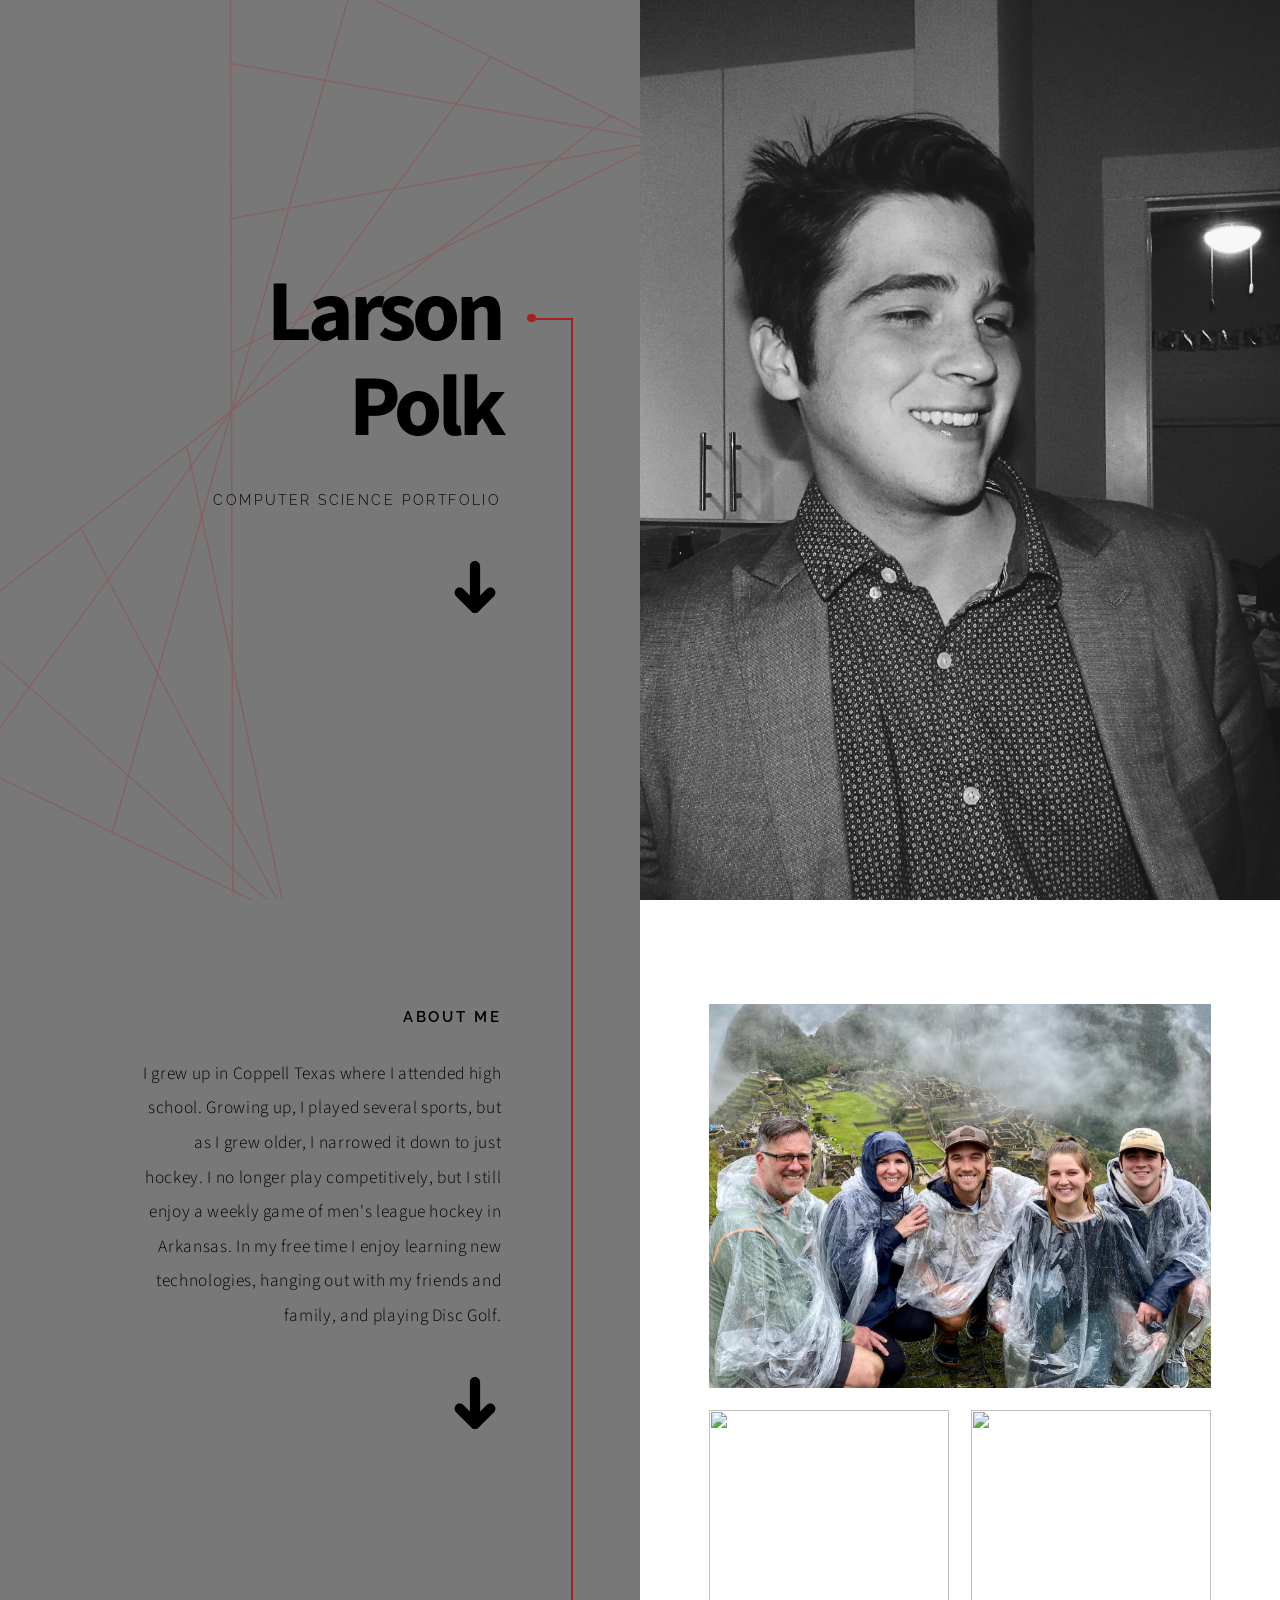
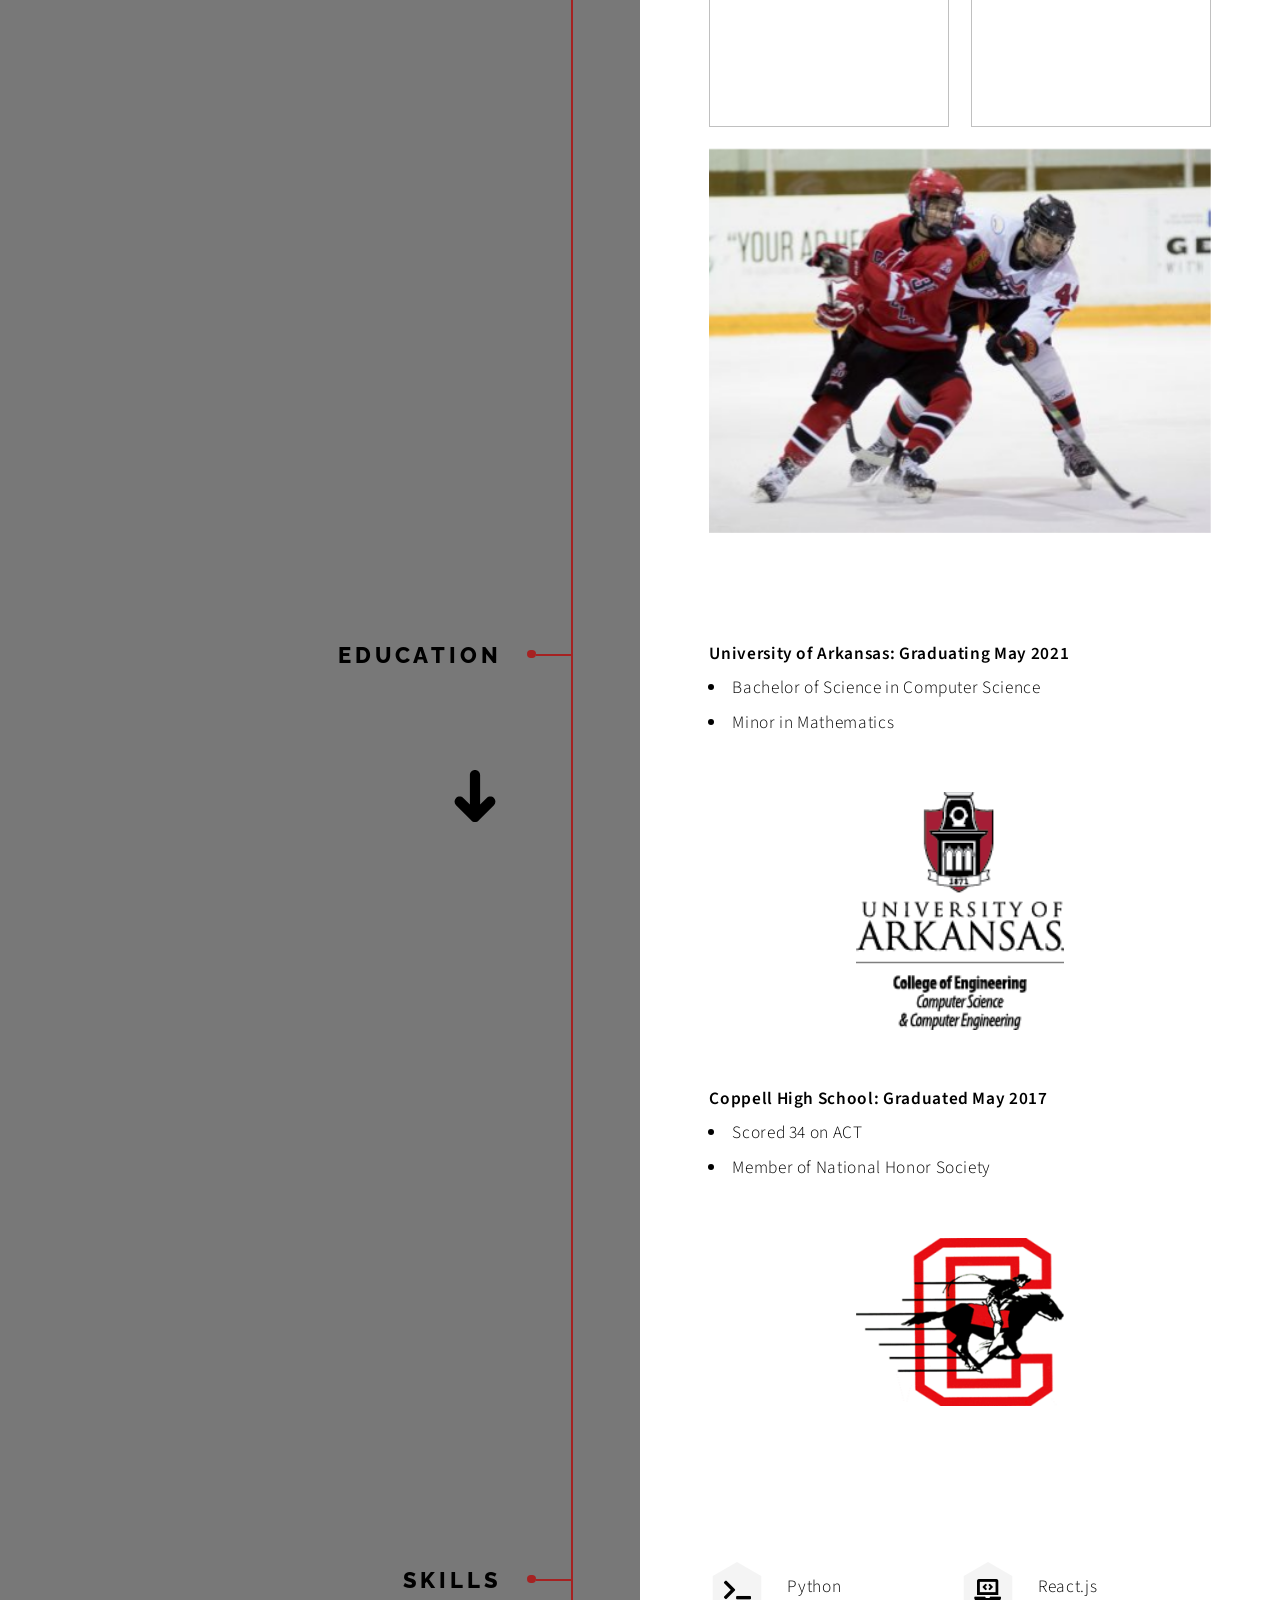
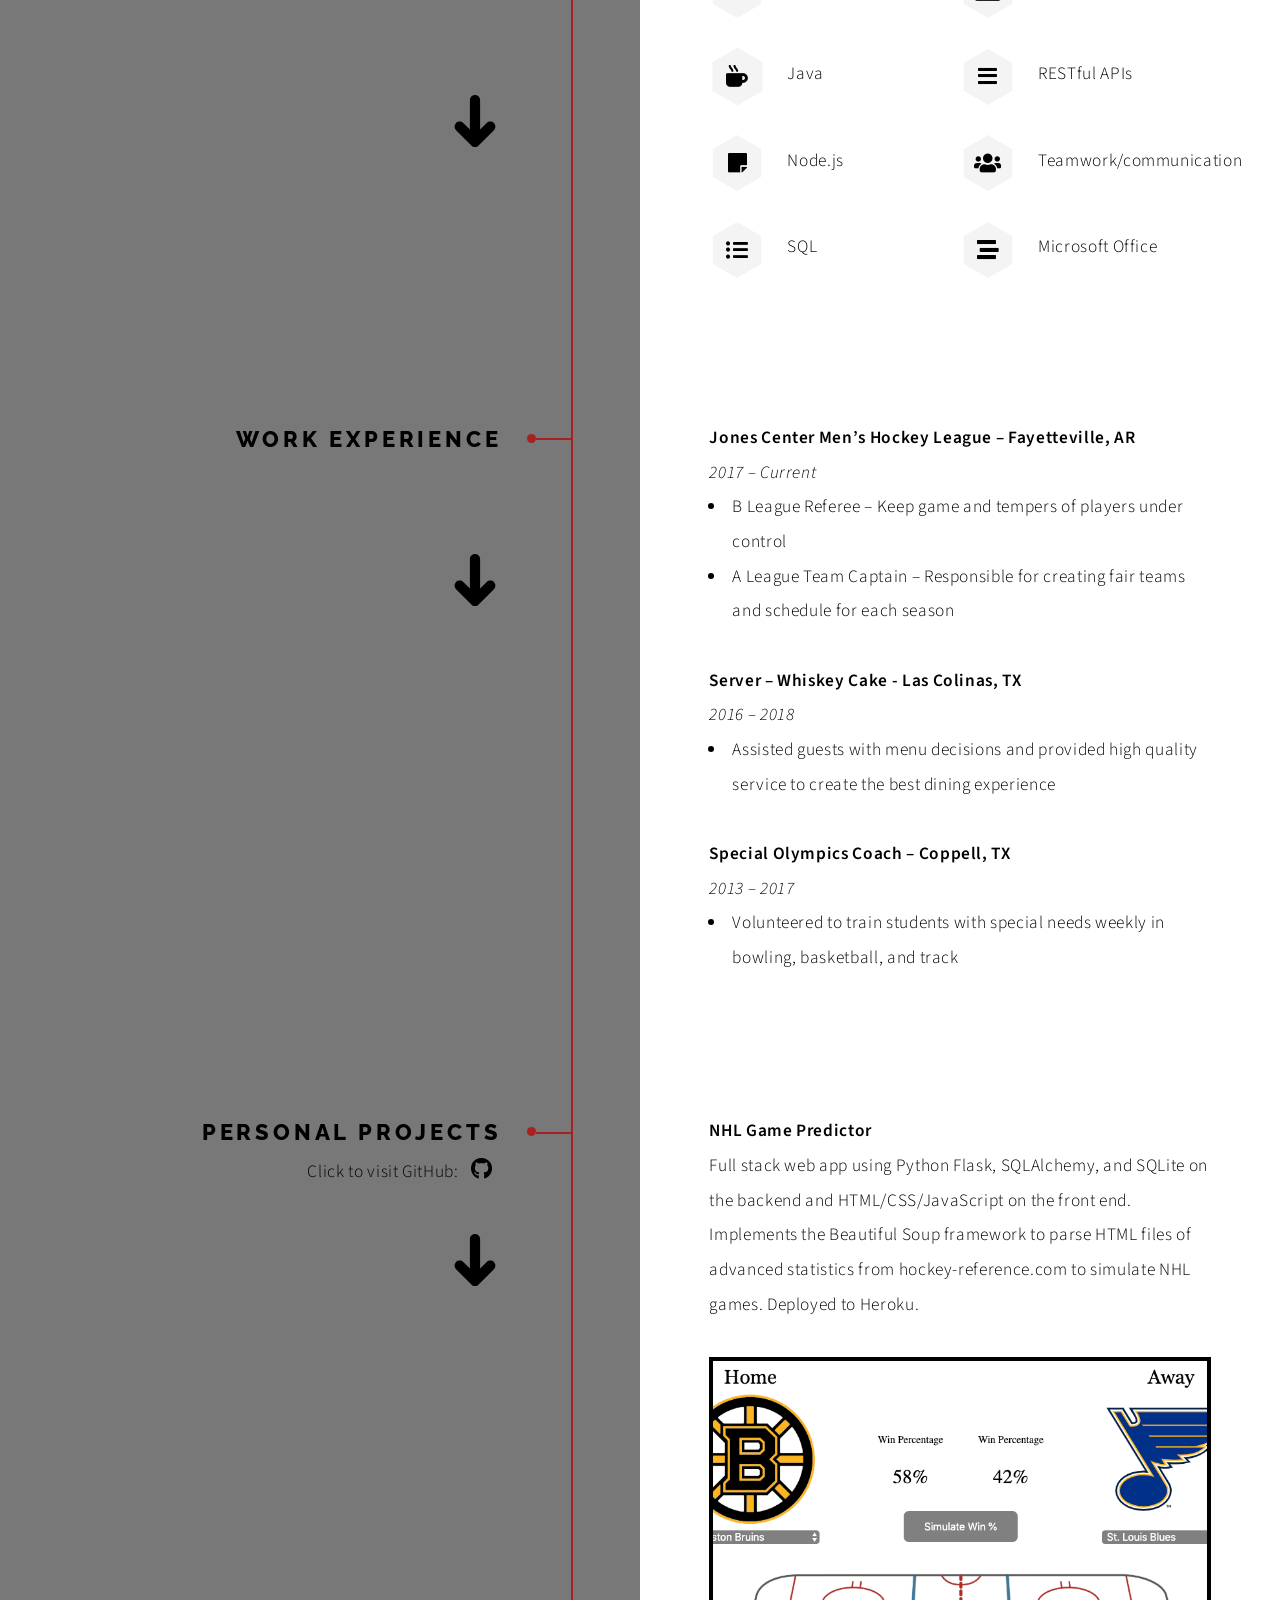
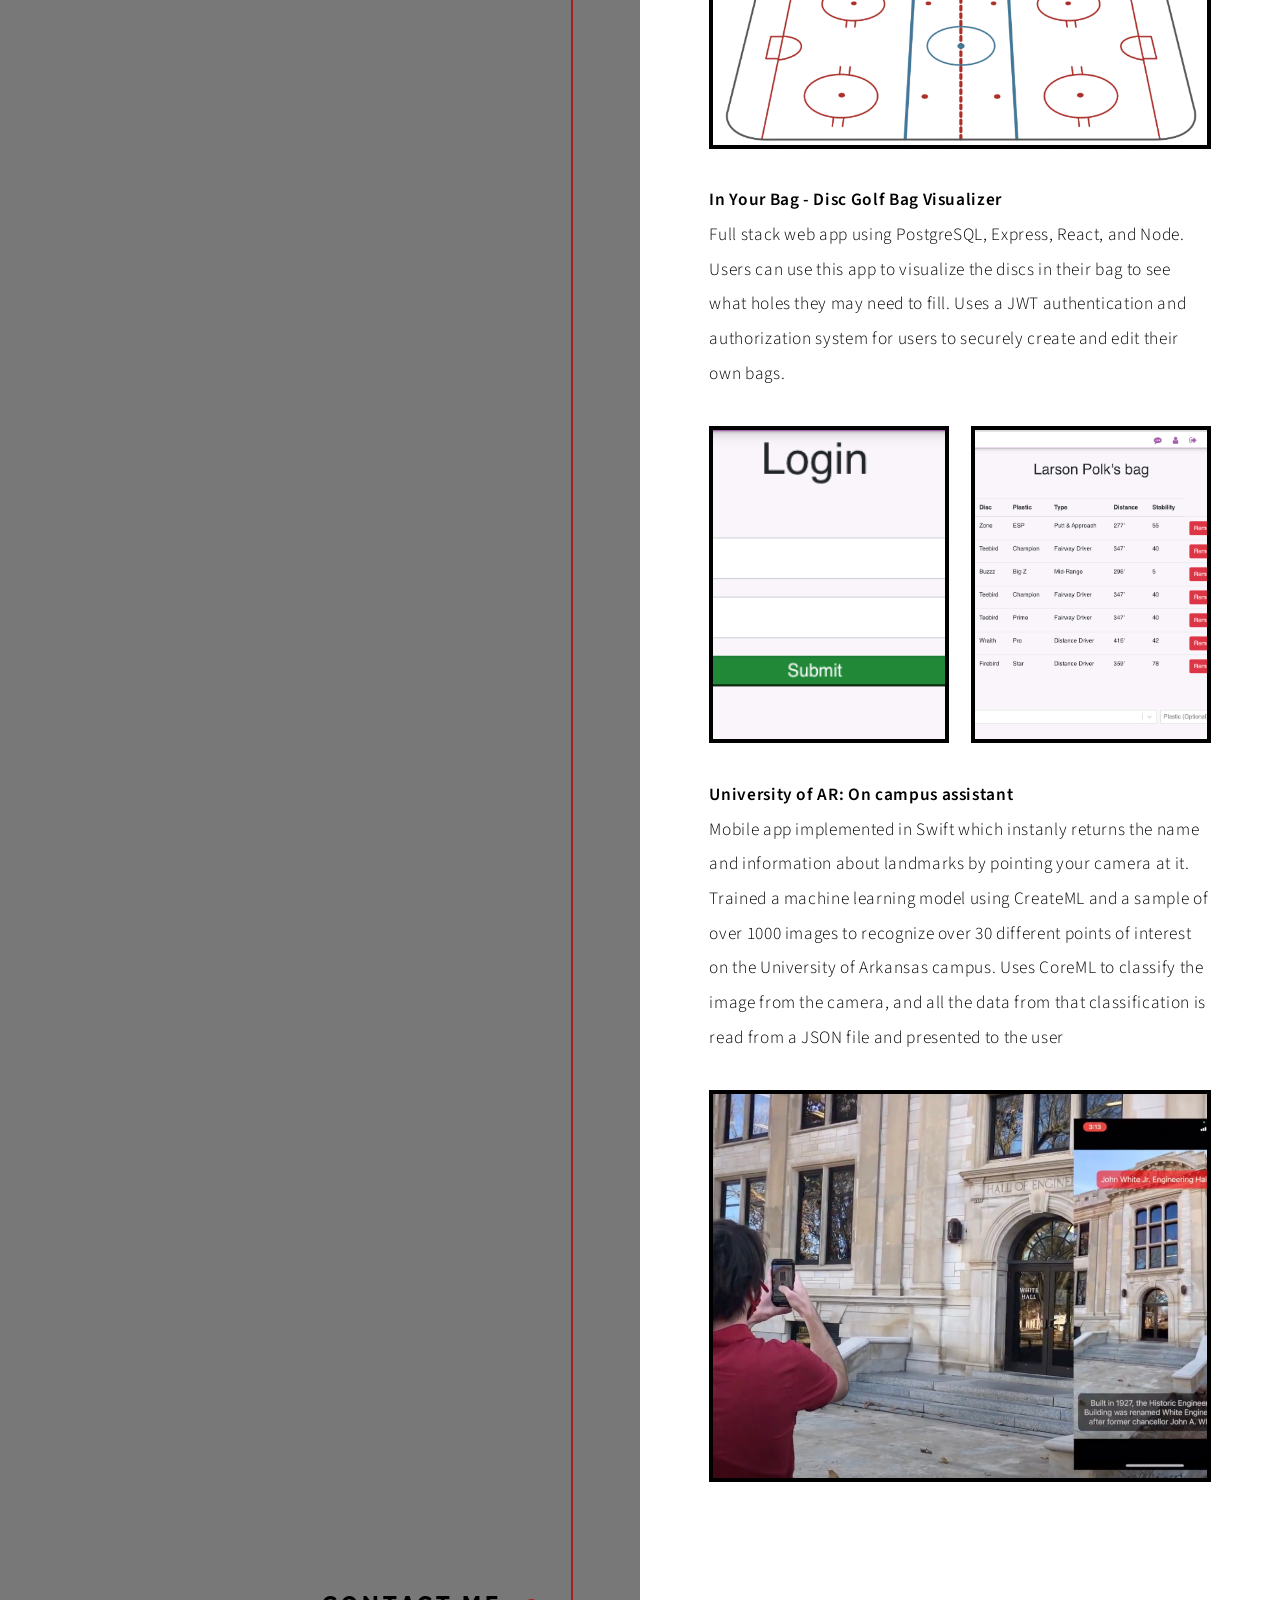
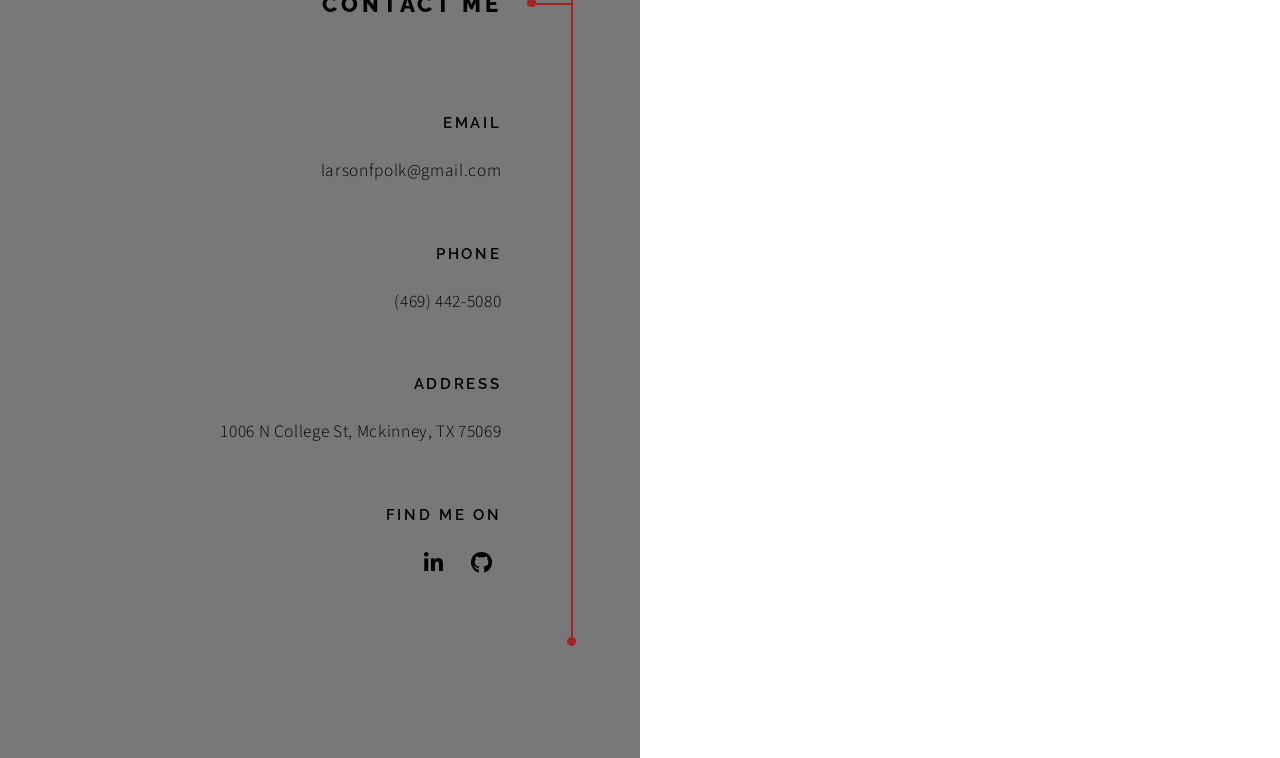
==== commit 15446d88: "Update index.html" ====
--- a/index.html
+++ b/index.html
@@ -95,7 +95,7 @@
 						<div class="content">
 							<ul class="feature-icons">
 								<li class="icon solid fa-terminal">Python</li>
-								<li class="icon solid fa-laptop-code">HTML/CSS/React.js</li>
+								<li class="icon solid fa-laptop-code">React.js</li>
 								<li class="icon solid fa-mug-hot">Java</li>
 								<li class="icon solid fa-bars">RESTful APIs</li>
 								<li class="icon solid fa-sticky-note">Node.js</li>
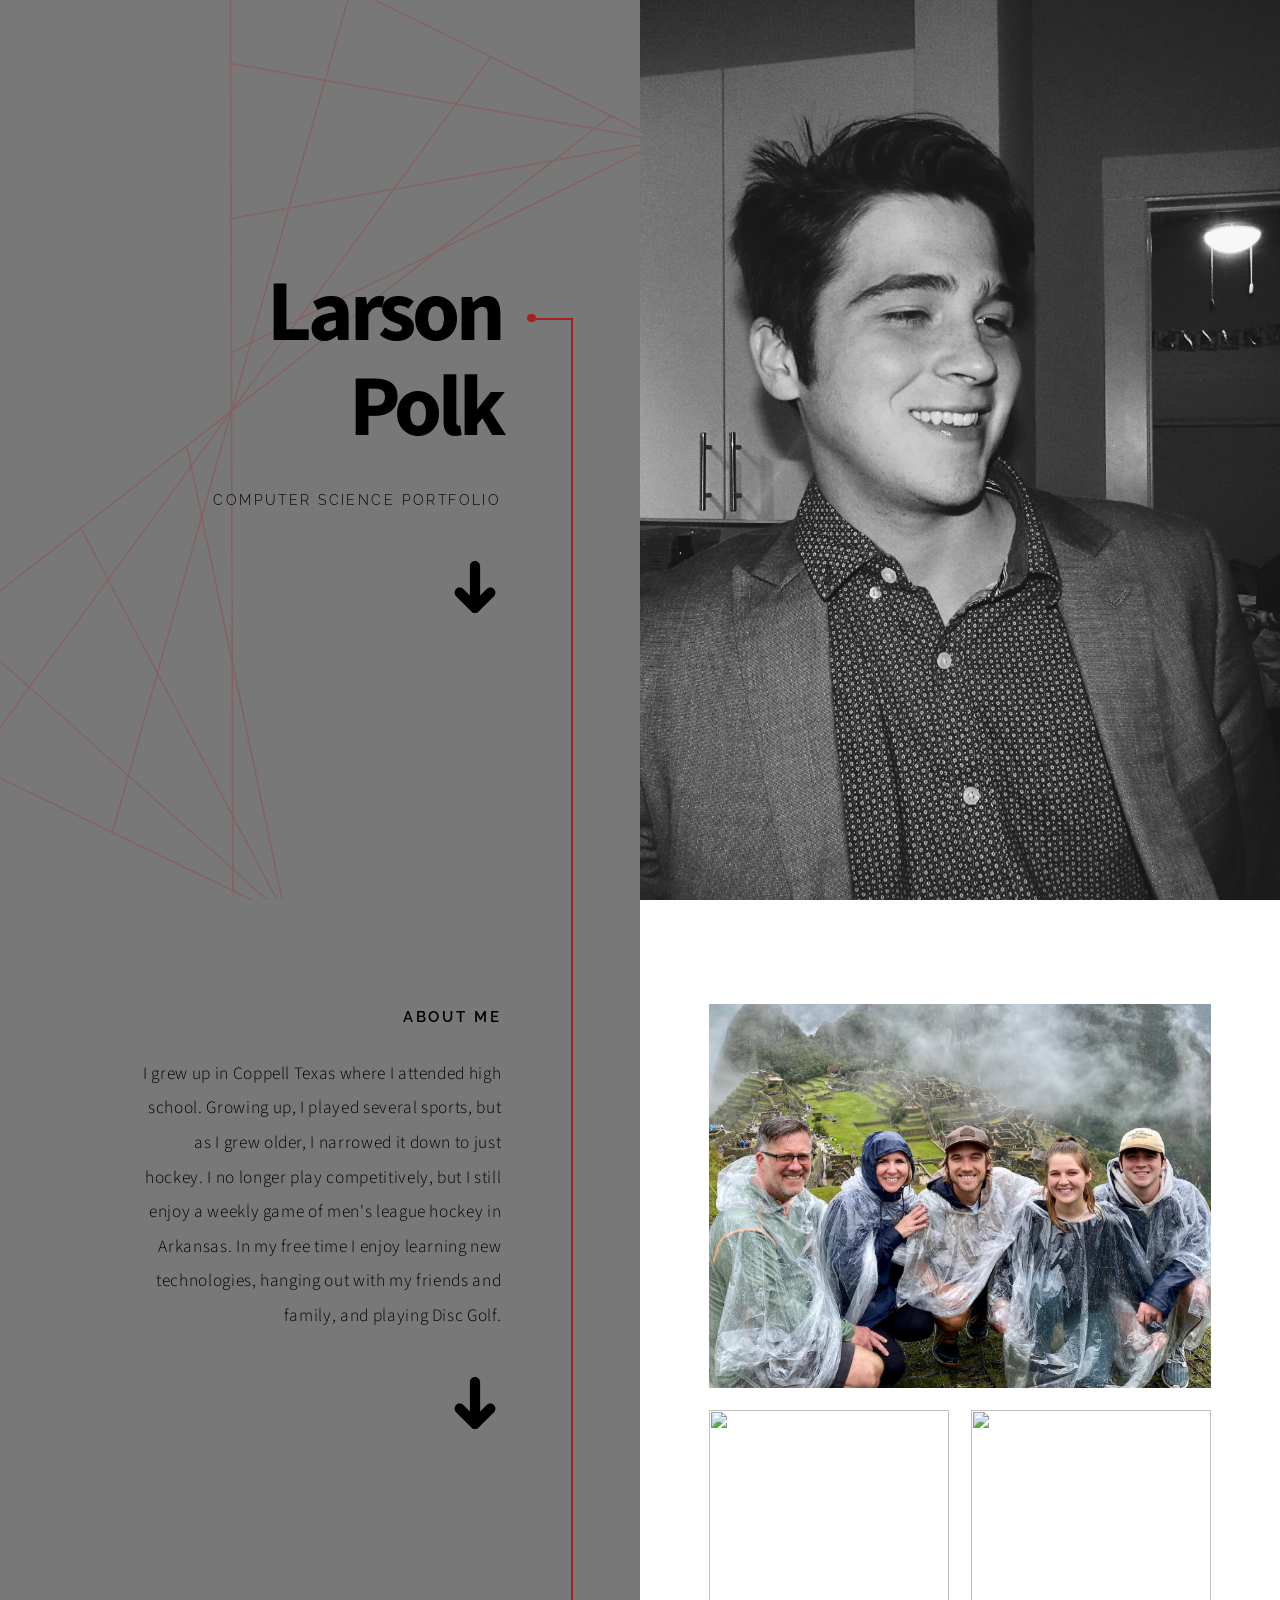
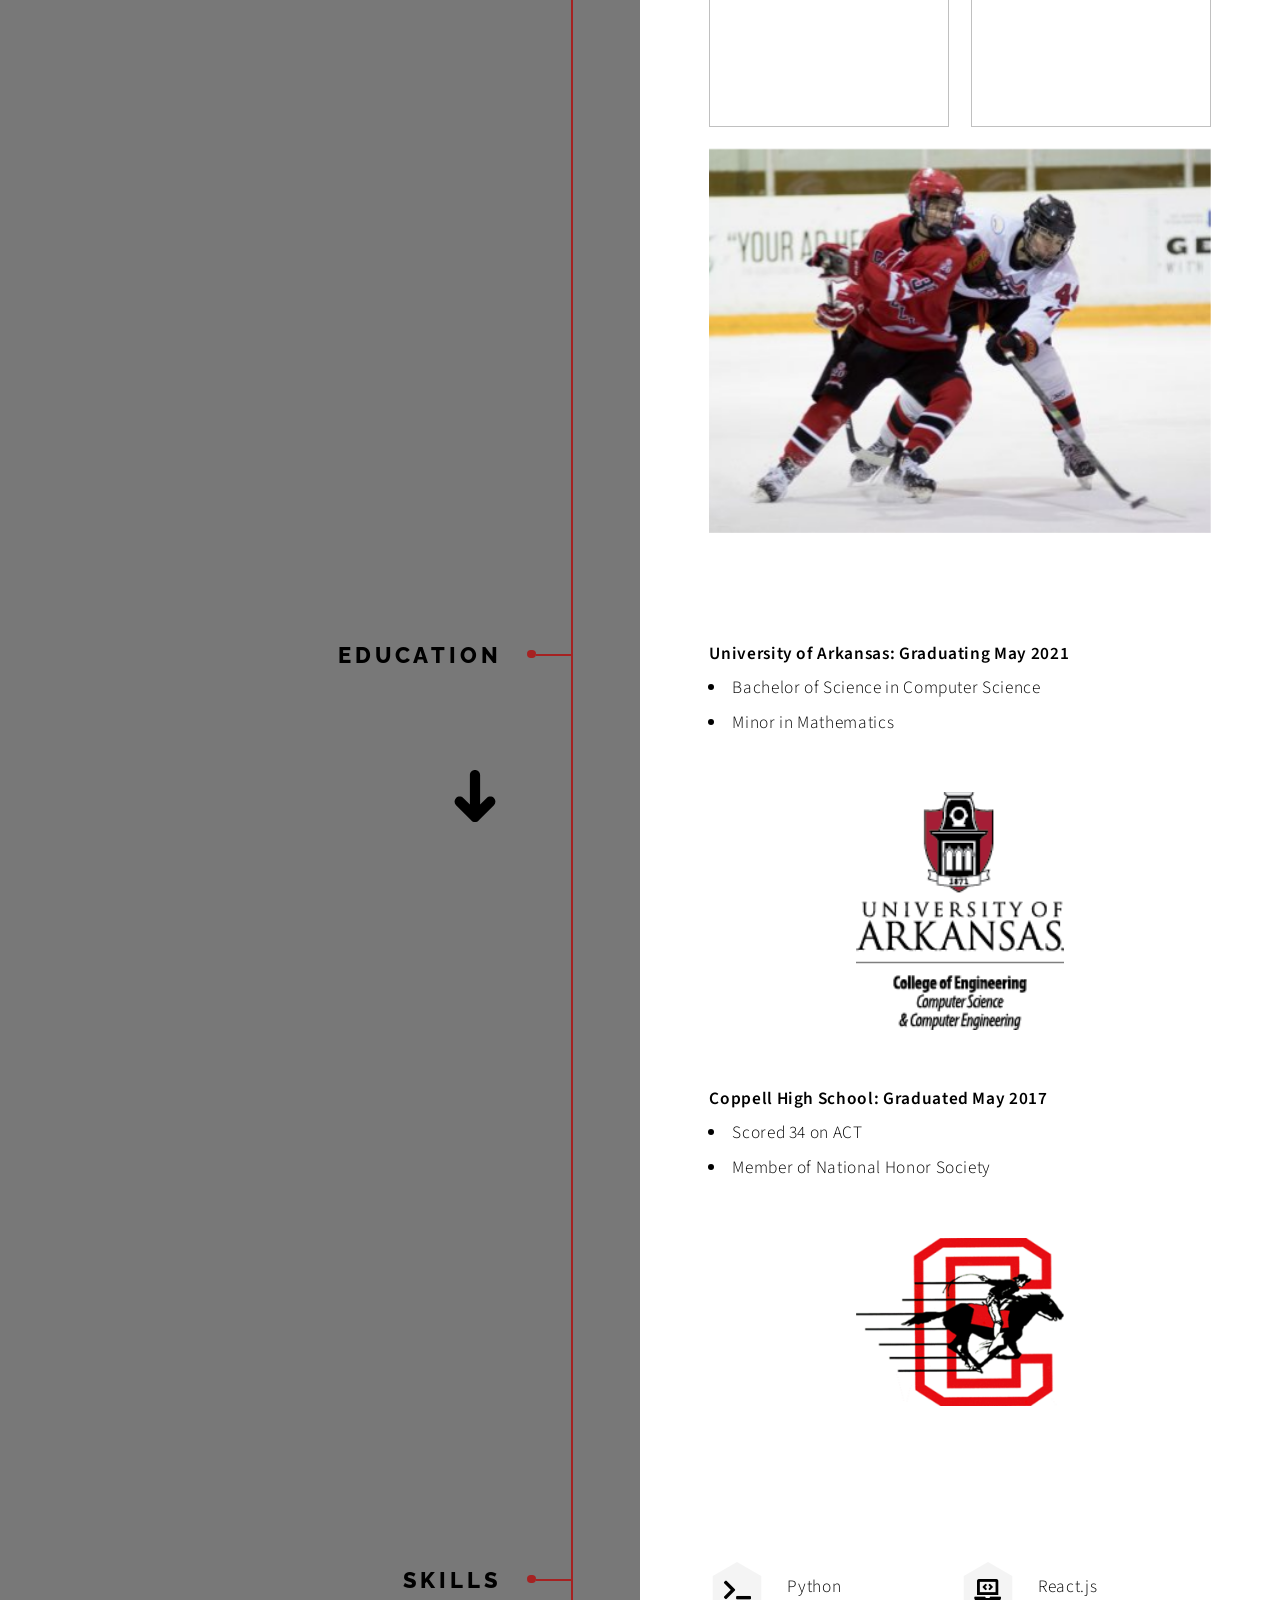
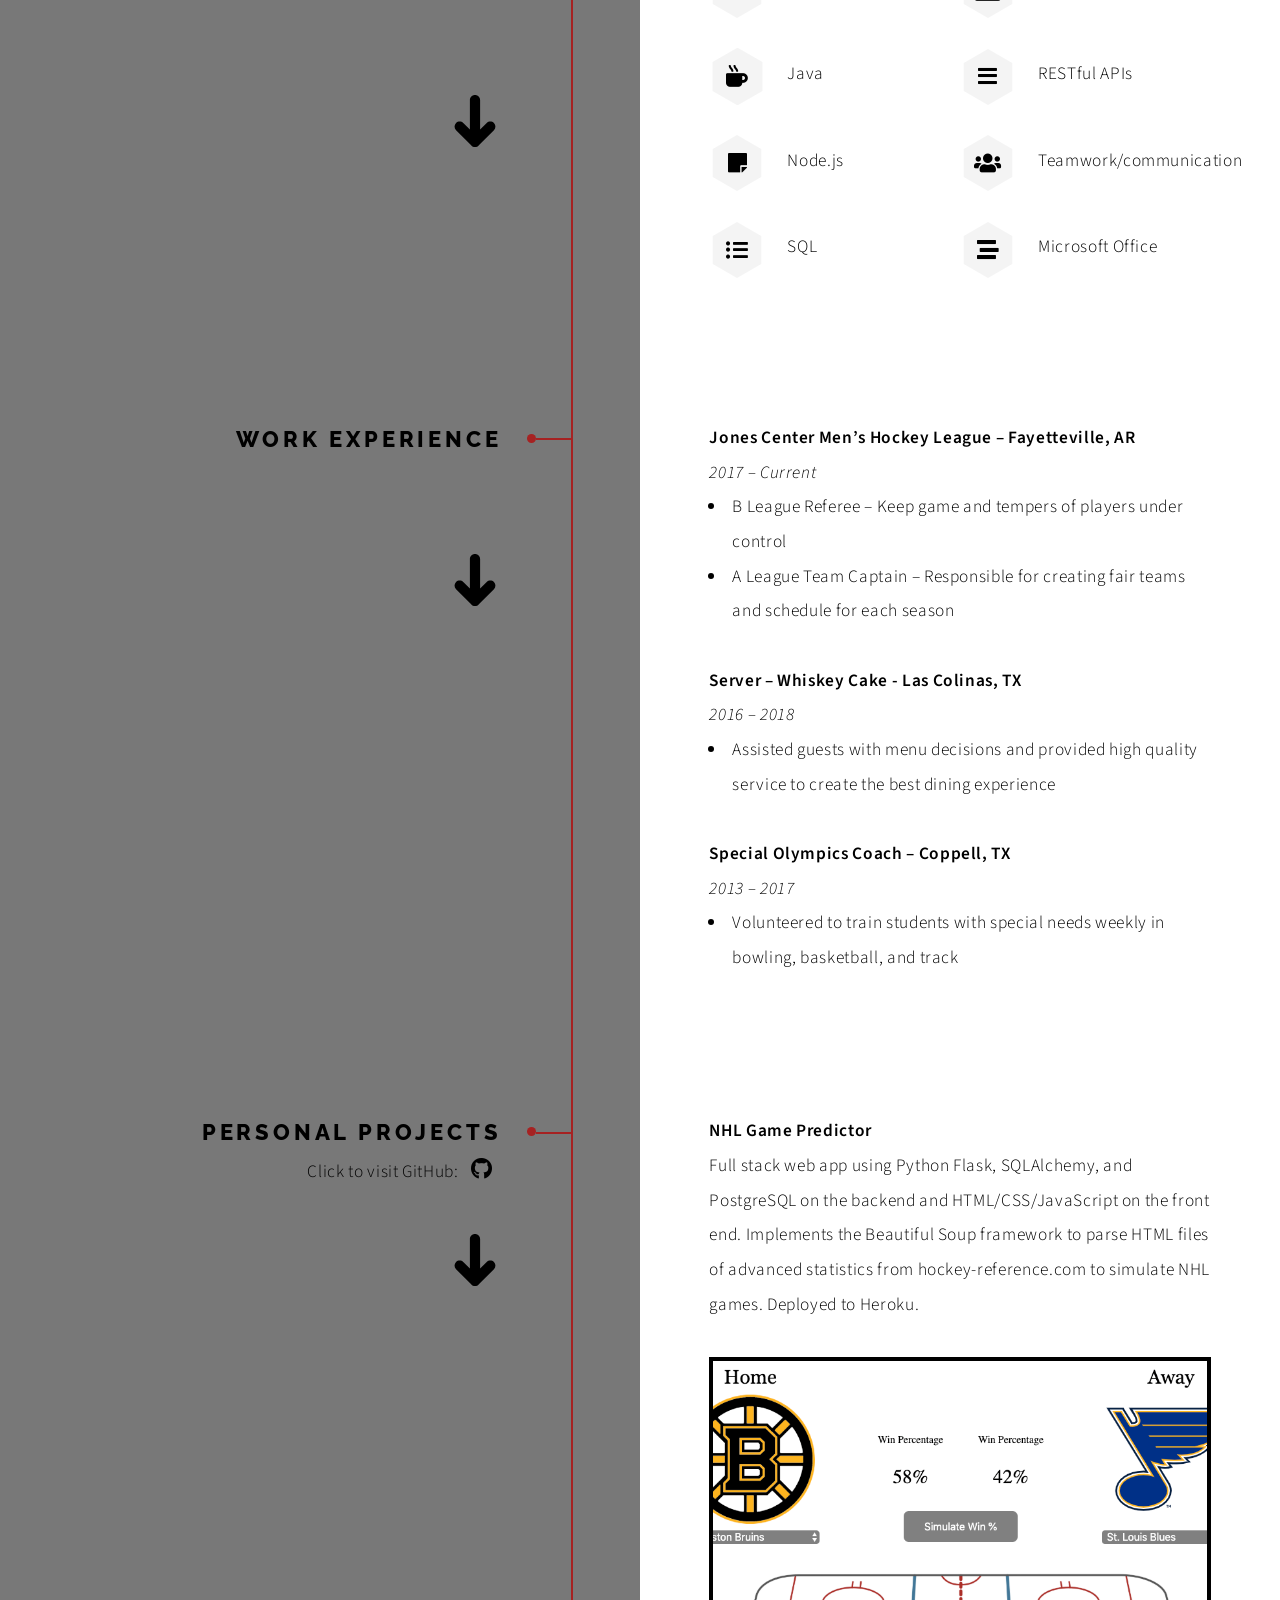
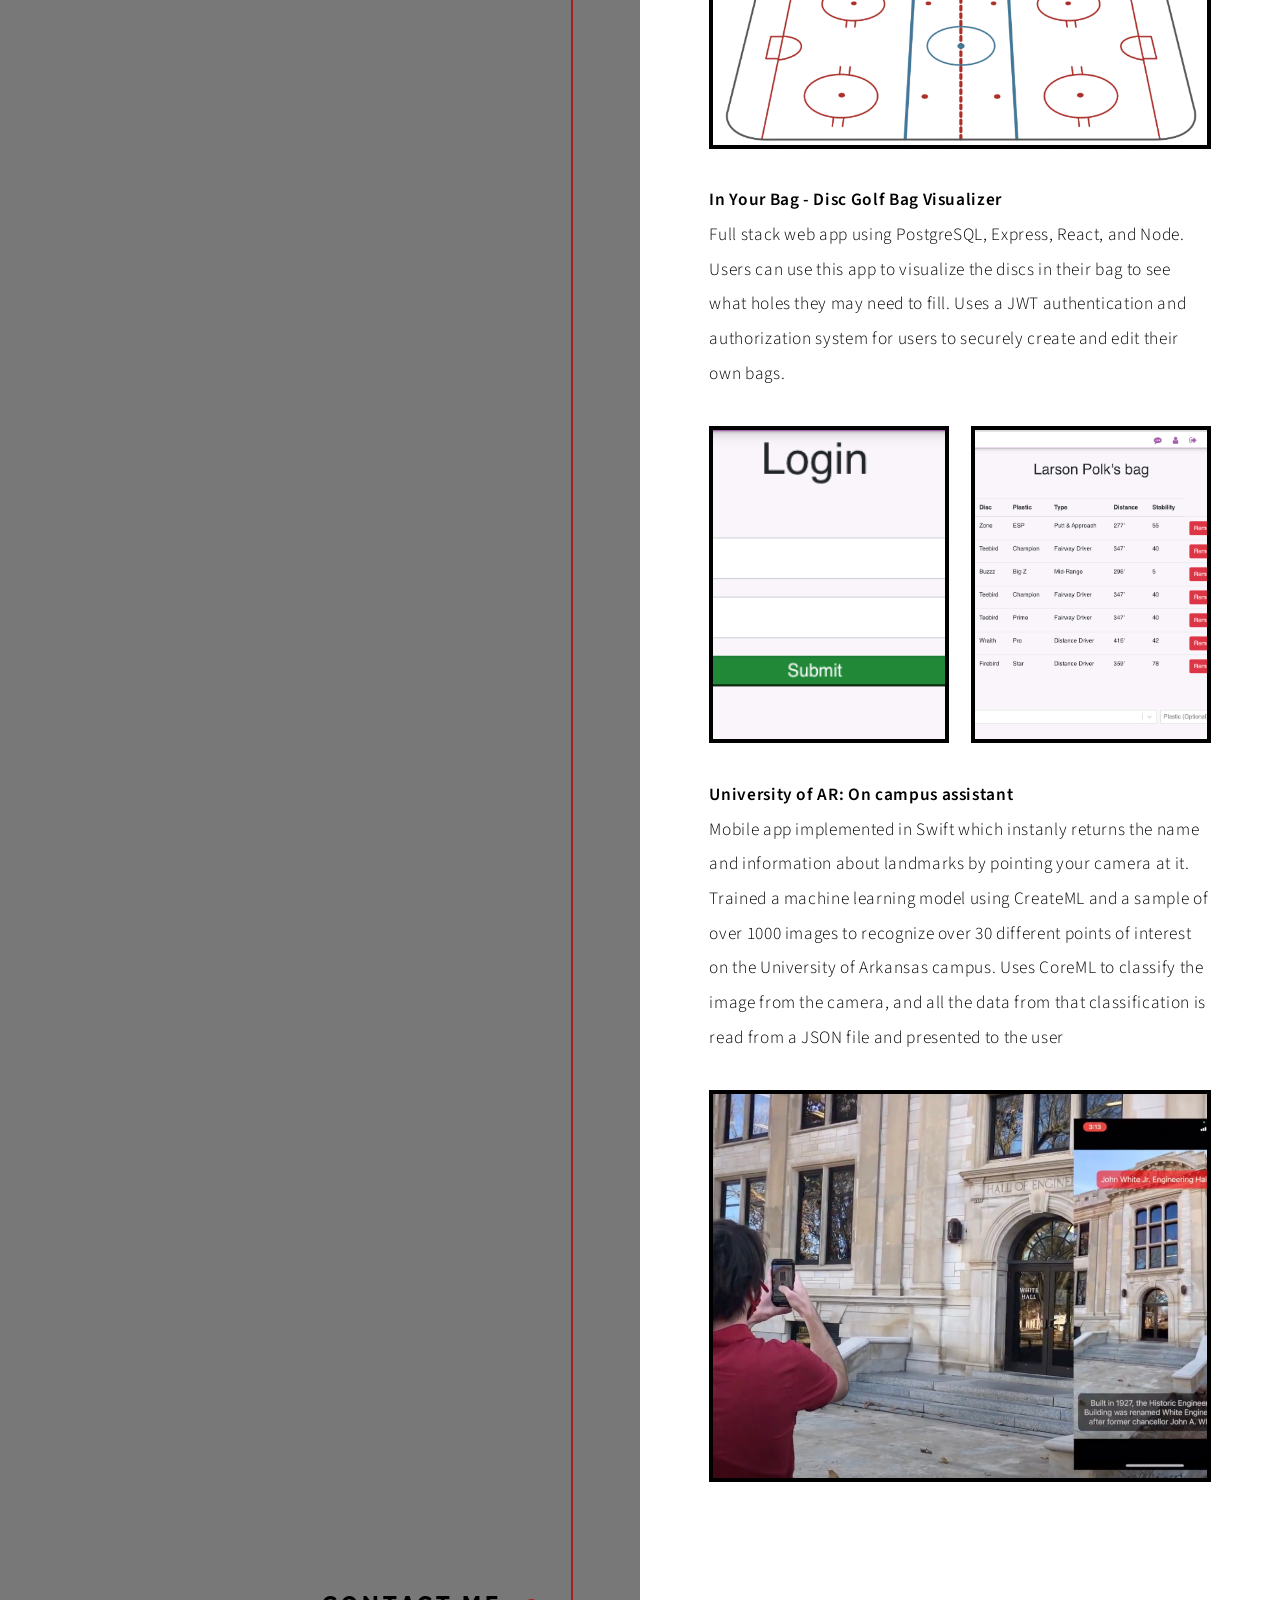
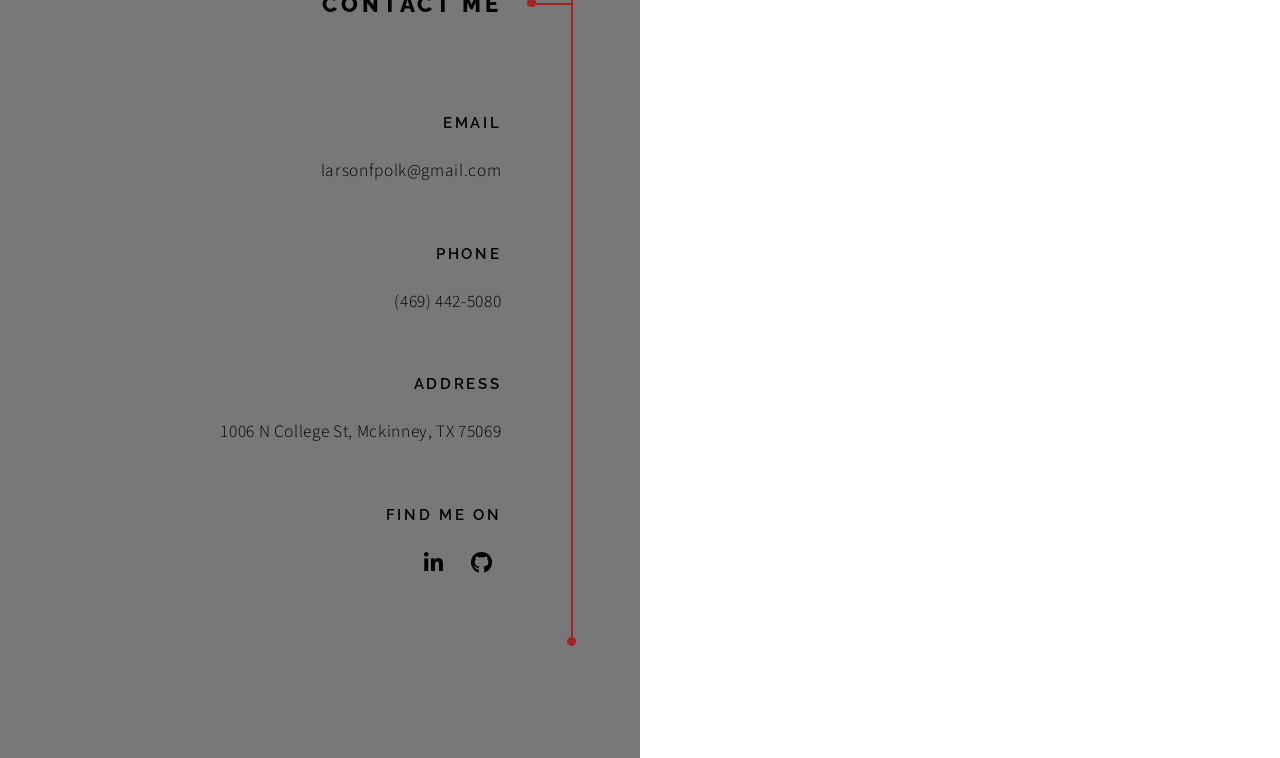
==== commit f3104fe0: "Update index.html" ====
--- a/index.html
+++ b/index.html
@@ -149,7 +149,7 @@
 									</ul>
 								</header>
 								<div class="content">
-									<p><strong> NHL Game Predictor </strong> <br>	Full stack web app using Python Flask, SQLAlchemy, and SQLite on the backend and HTML/CSS/JavaScript on the front end.  Implements the Beautiful Soup framework to parse HTML files of advanced statistics from hockey-reference.com to simulate NHL games. Deployed to Heroku.</p>
+									<p><strong> NHL Game Predictor </strong> <br>	Full stack web app using Python Flask, SQLAlchemy, and PostgreSQL on the backend and HTML/CSS/JavaScript on the front end.  Implements the Beautiful Soup framework to parse HTML files of advanced statistics from hockey-reference.com to simulate NHL games. Deployed to Heroku.</p>
 											<div class="content">
 												<div class="gallery">
 													<a href="https://nhlpredictor.herokuapp.com" id="projectPics" class="landscape" target="_blank"><img src="images/GUI.jpg" alt="" /></a>
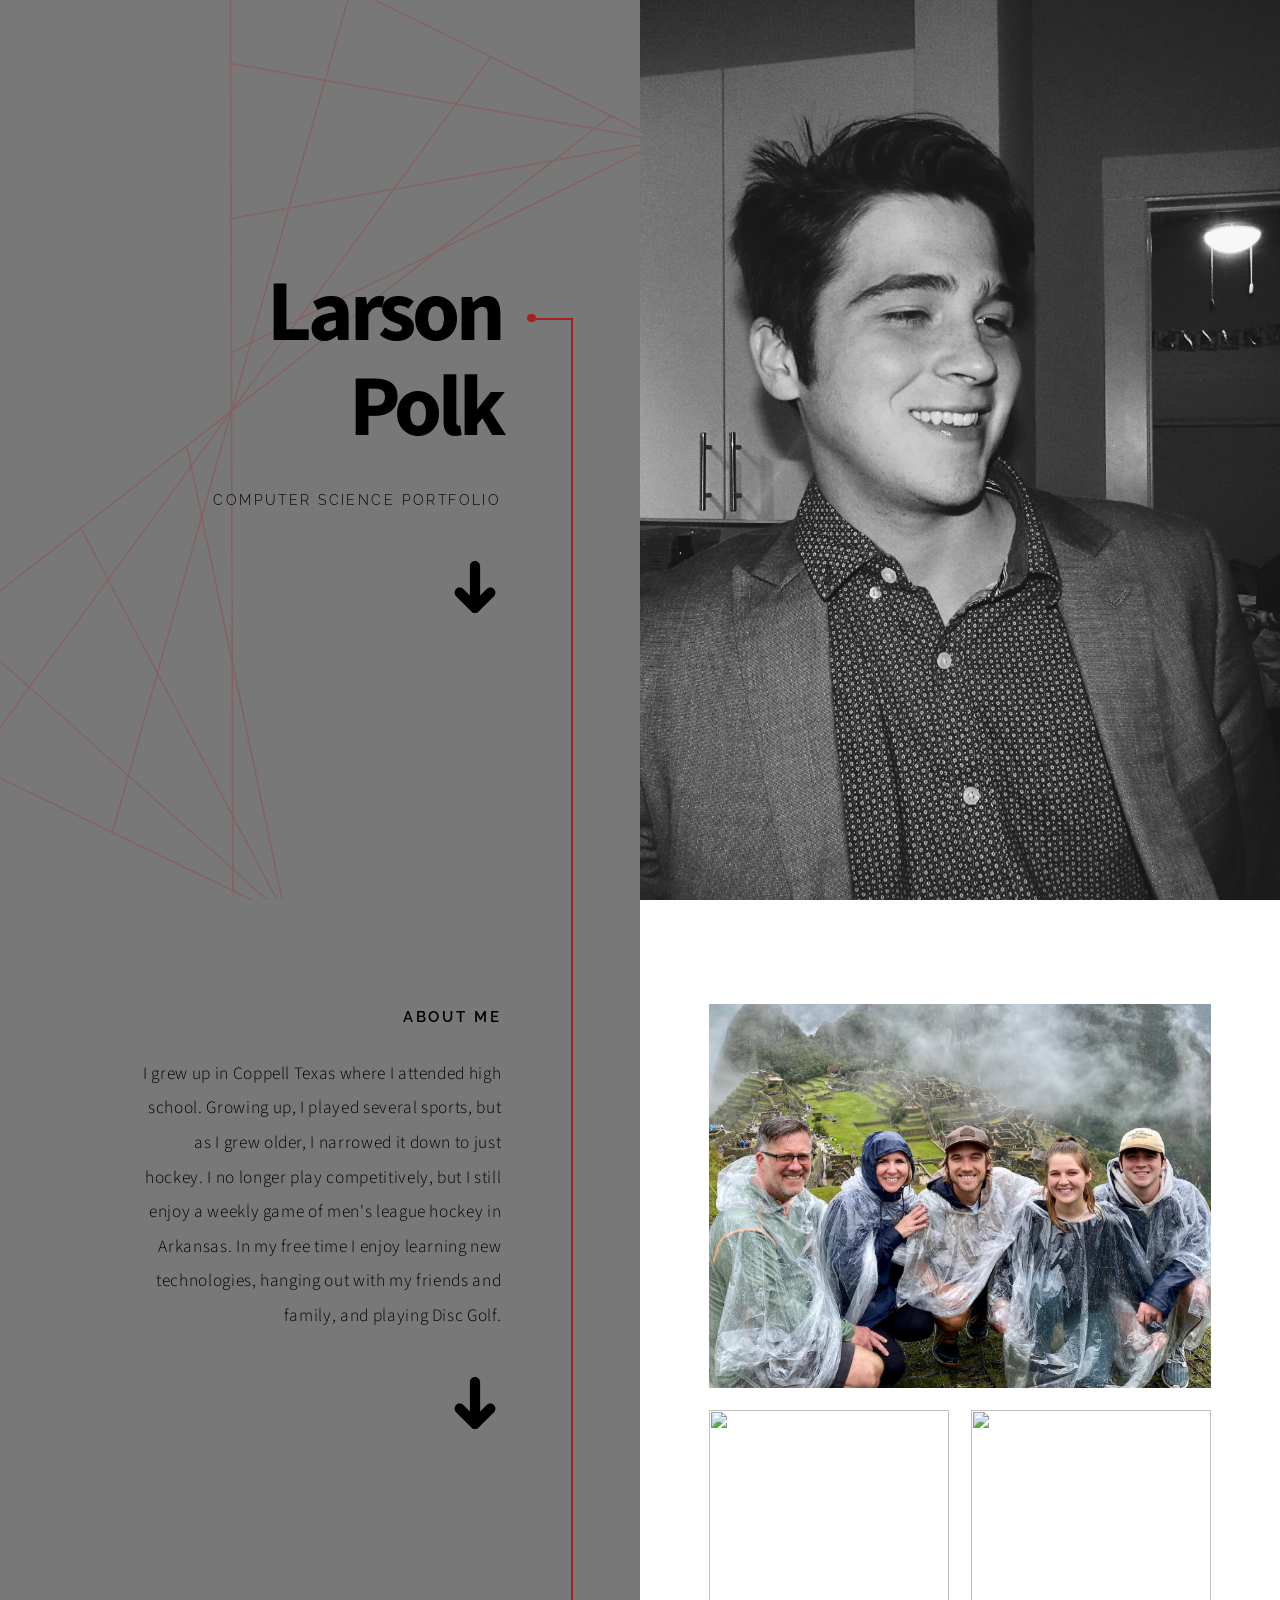
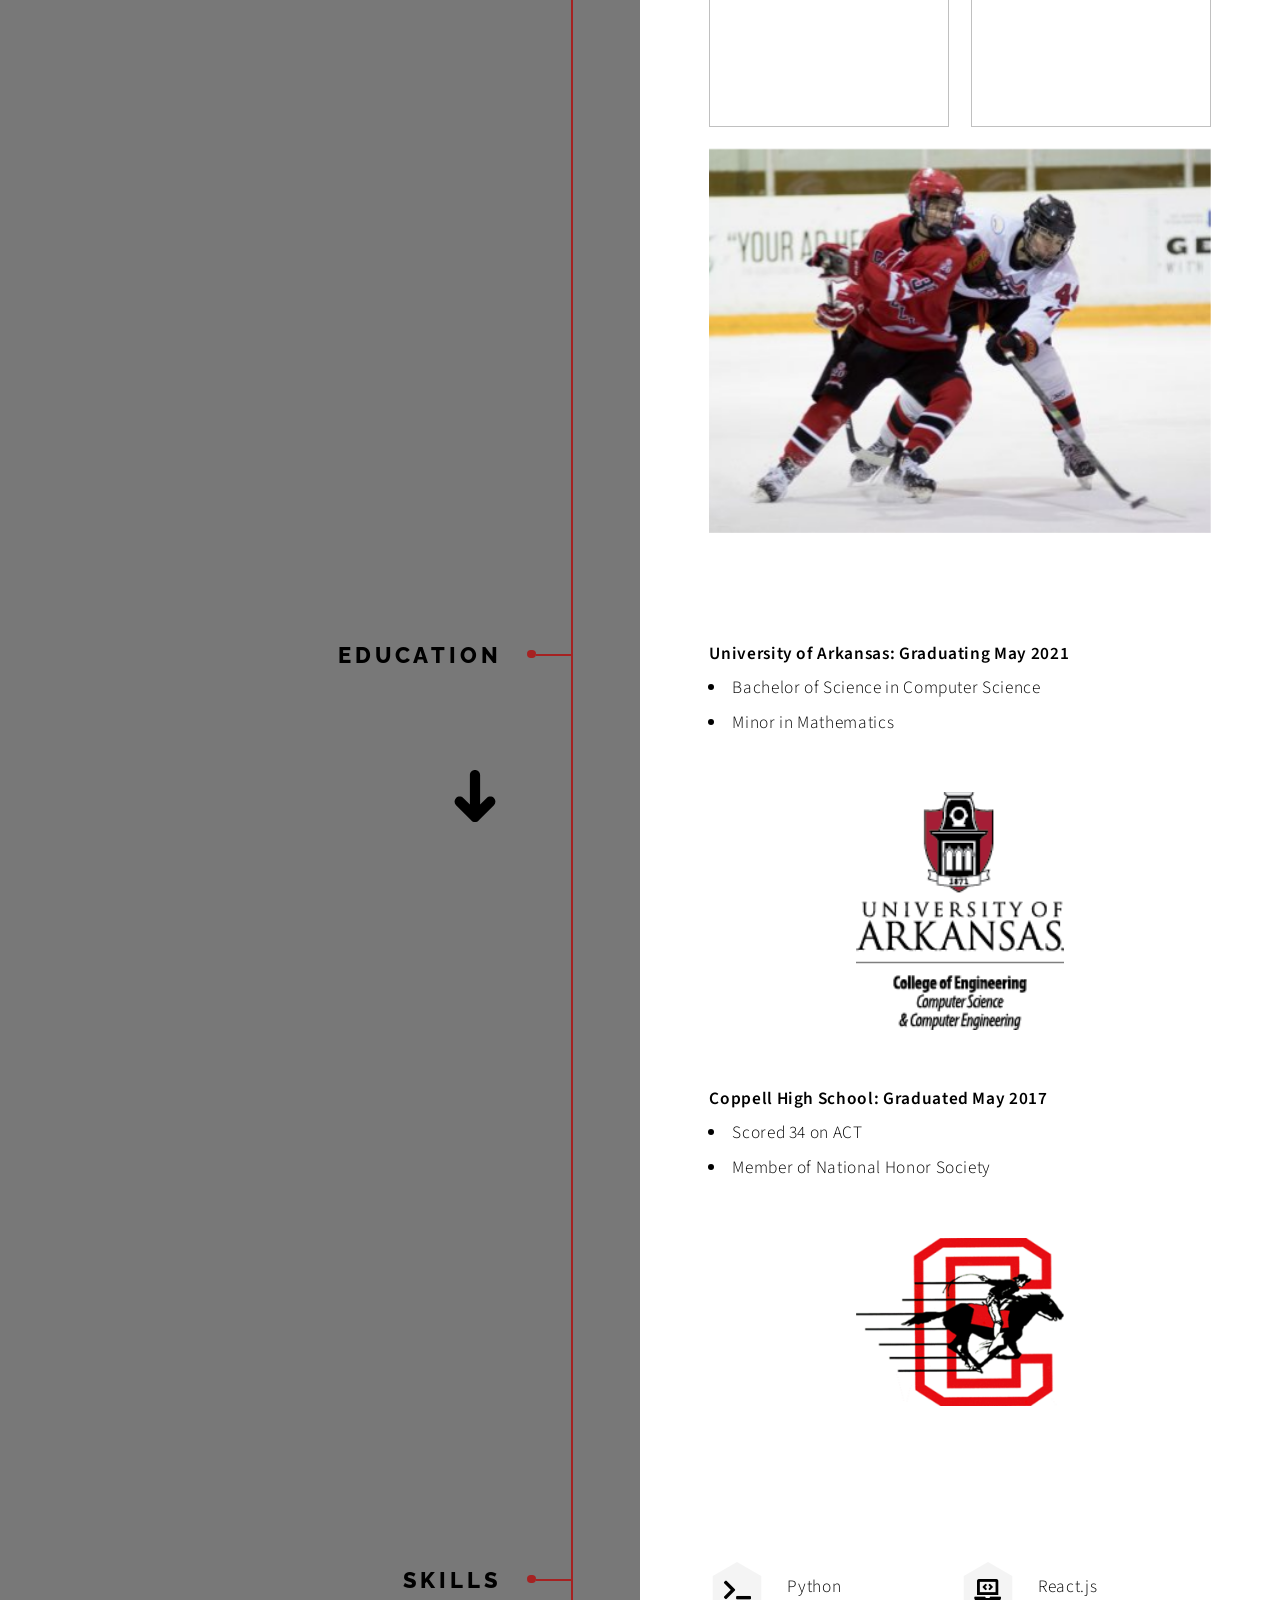
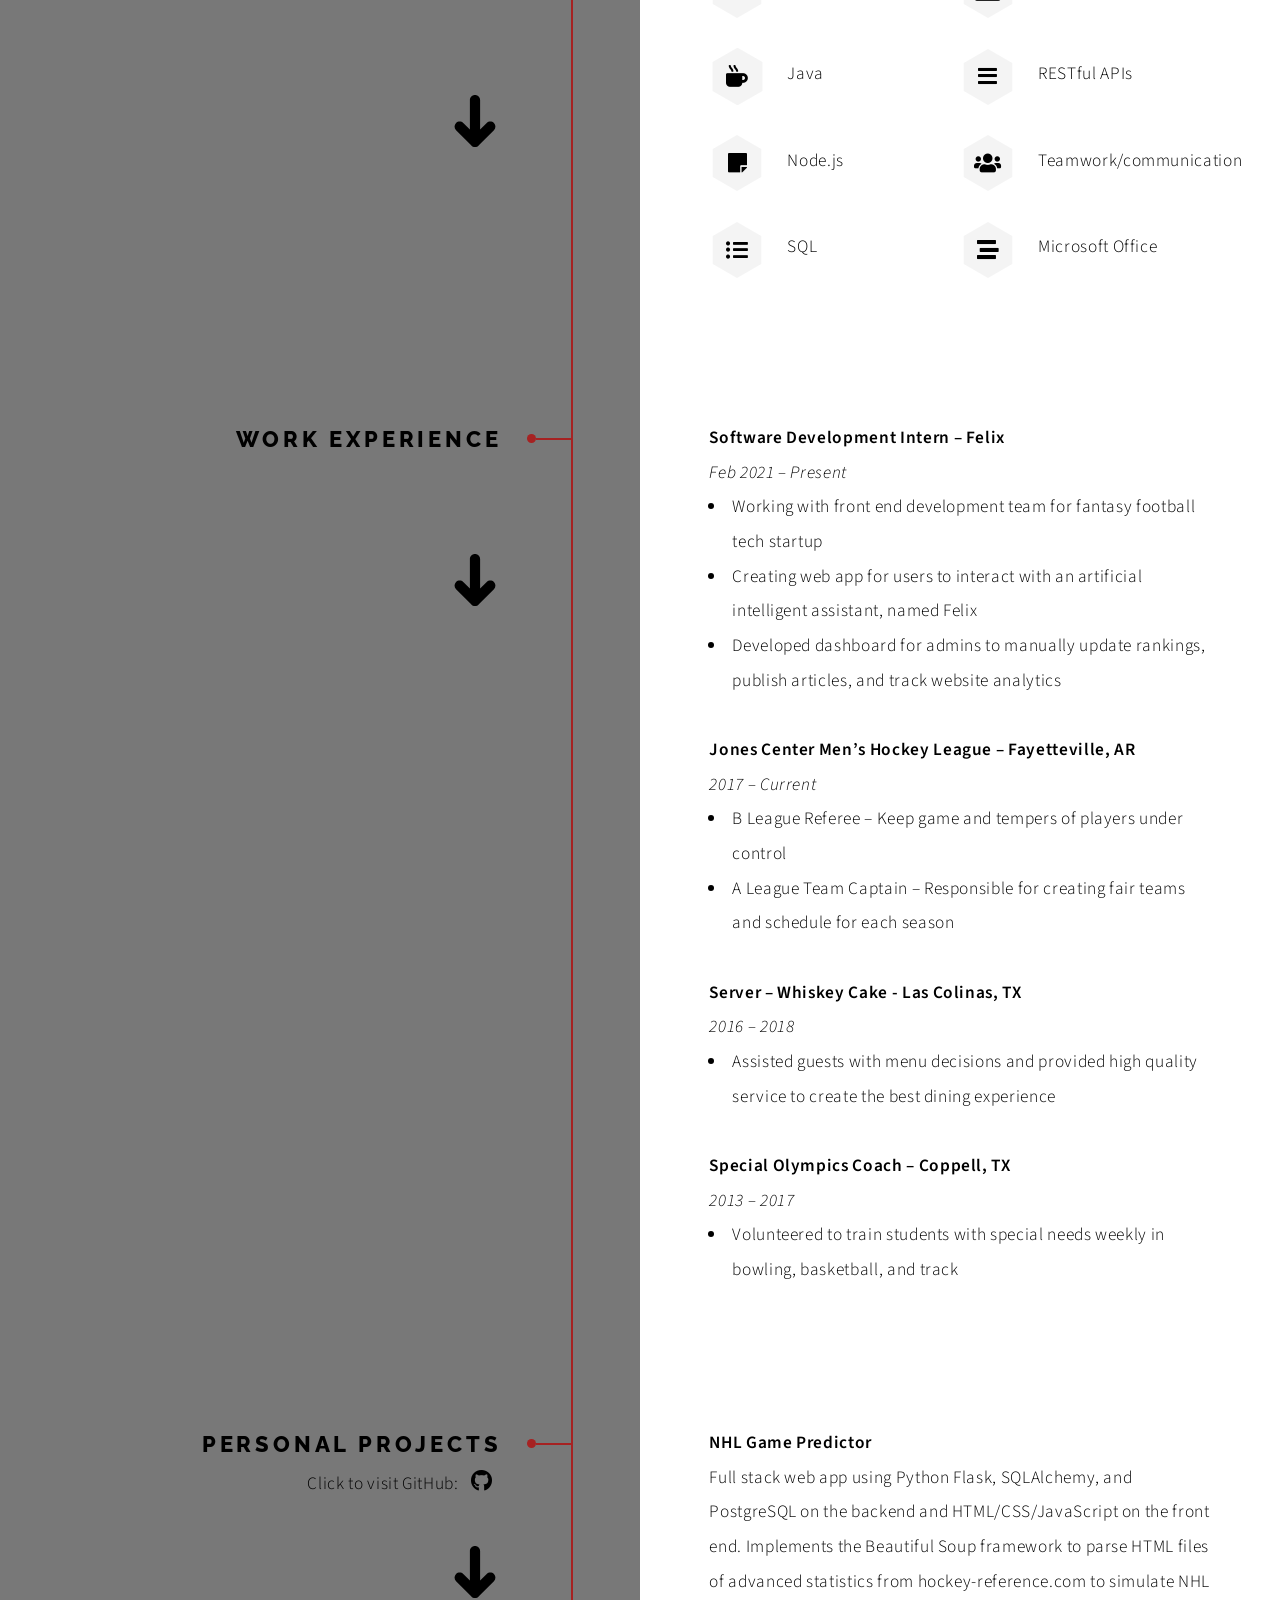
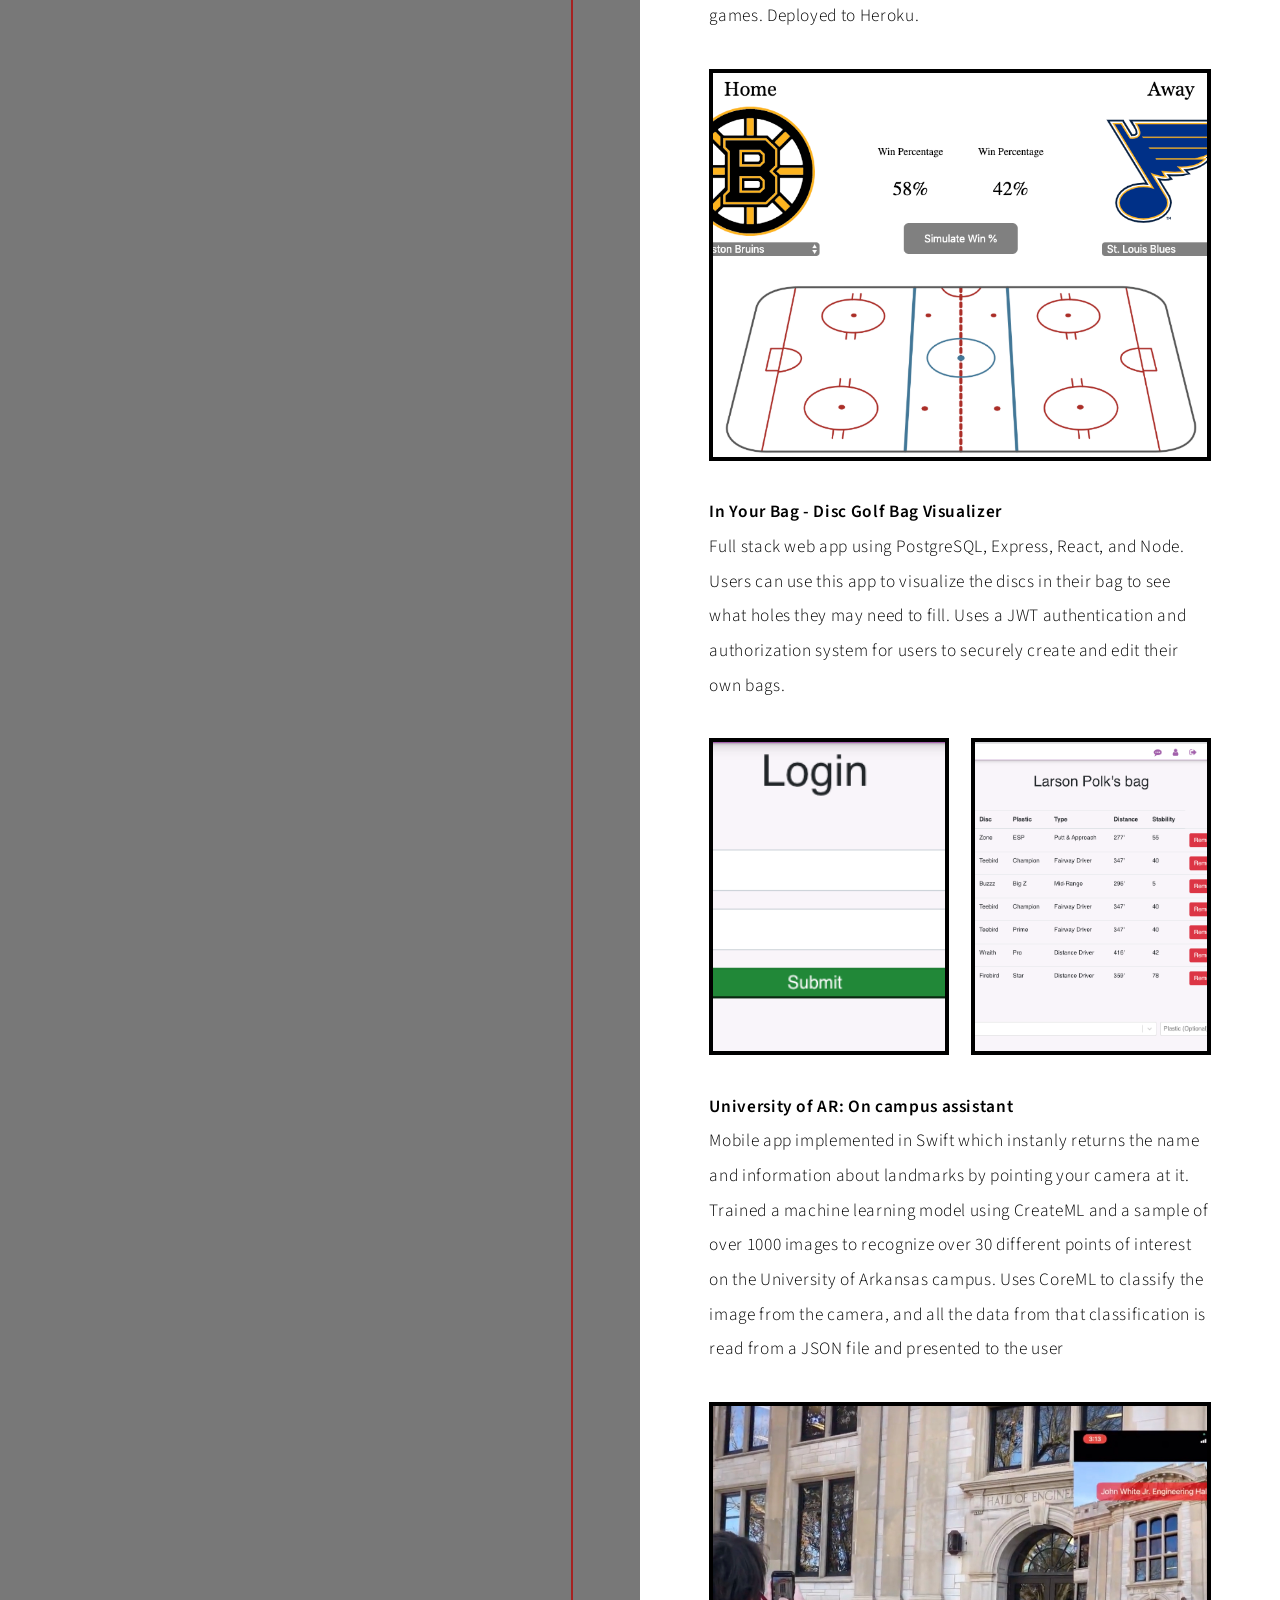
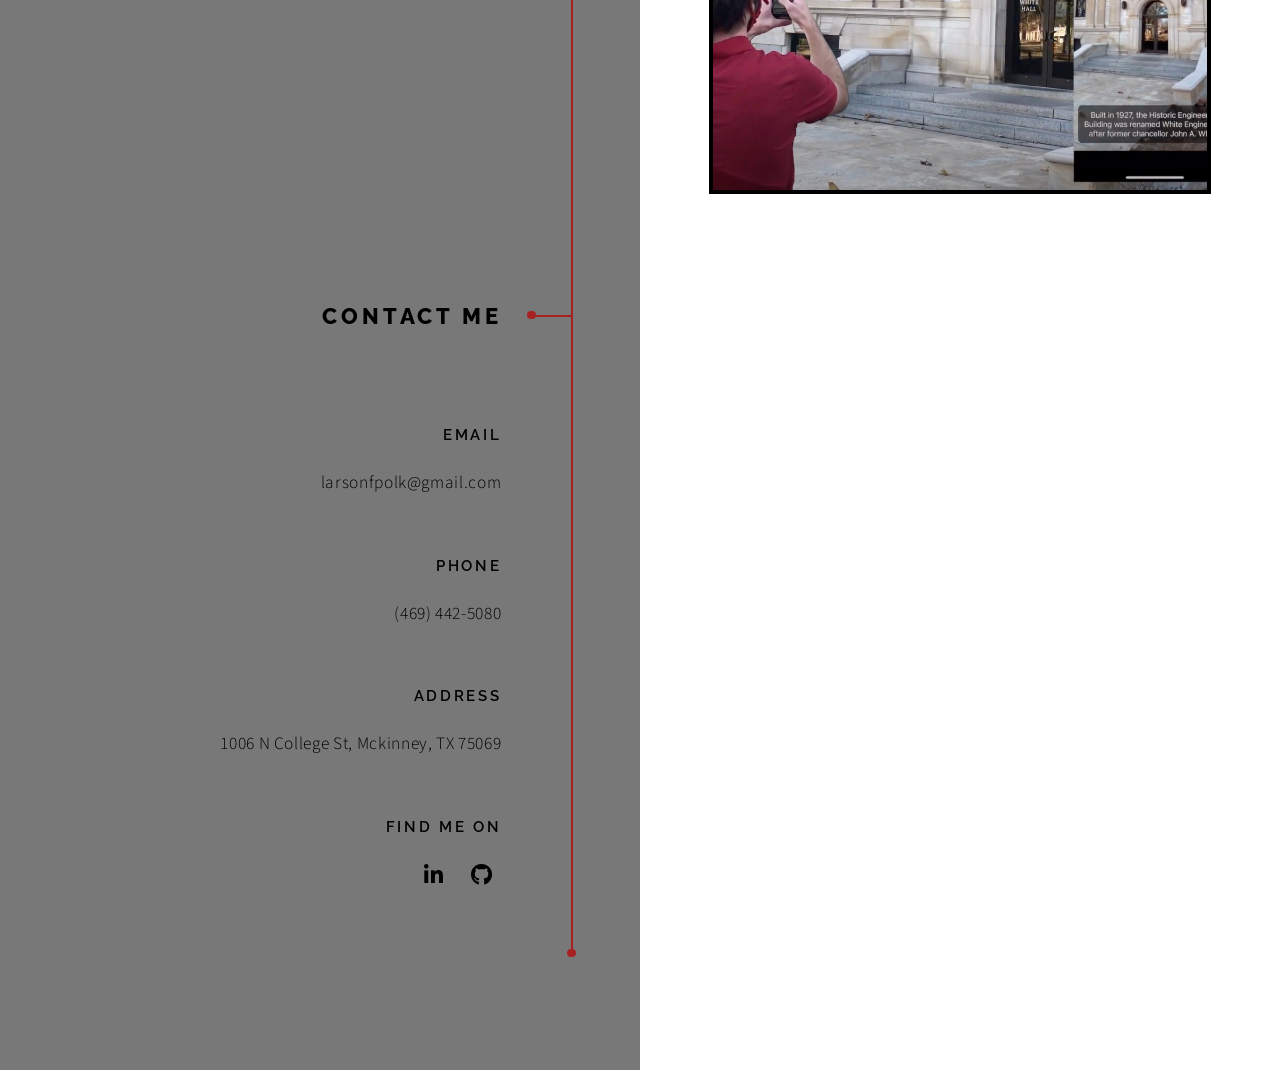
==== commit fe9948dc: "Update index.html" ====
--- a/index.html
+++ b/index.html
@@ -114,7 +114,14 @@
 								<li><a href="#fifth" class="arrow scrolly"><span class="label">Next</span></a></li>
 							</ul>
 						</header>
-						<div class="content">
+						<div class="content">							
+							<p style="margin: 0px;"><strong>Software Development Intern – Felix</strong></p>
+							<p style="margin: 0px;"><i>Feb 2021 – Present</i></p>
+							<ul>
+								<li> Working with front end development team for fantasy football tech startup </li>
+								<li> Creating web app for users to interact with an artificial intelligent assistant, named Felix </li>
+								<li> Developed dashboard for admins to manually update rankings, publish articles, and track website analytics </li>
+							</ul>
 							<p style="margin: 0px;"><strong>Jones Center Men’s Hockey League – Fayetteville, AR</strong></p>
 							<p style="margin: 0px;"><i>2017 – Current</i></p>
 							<ul>
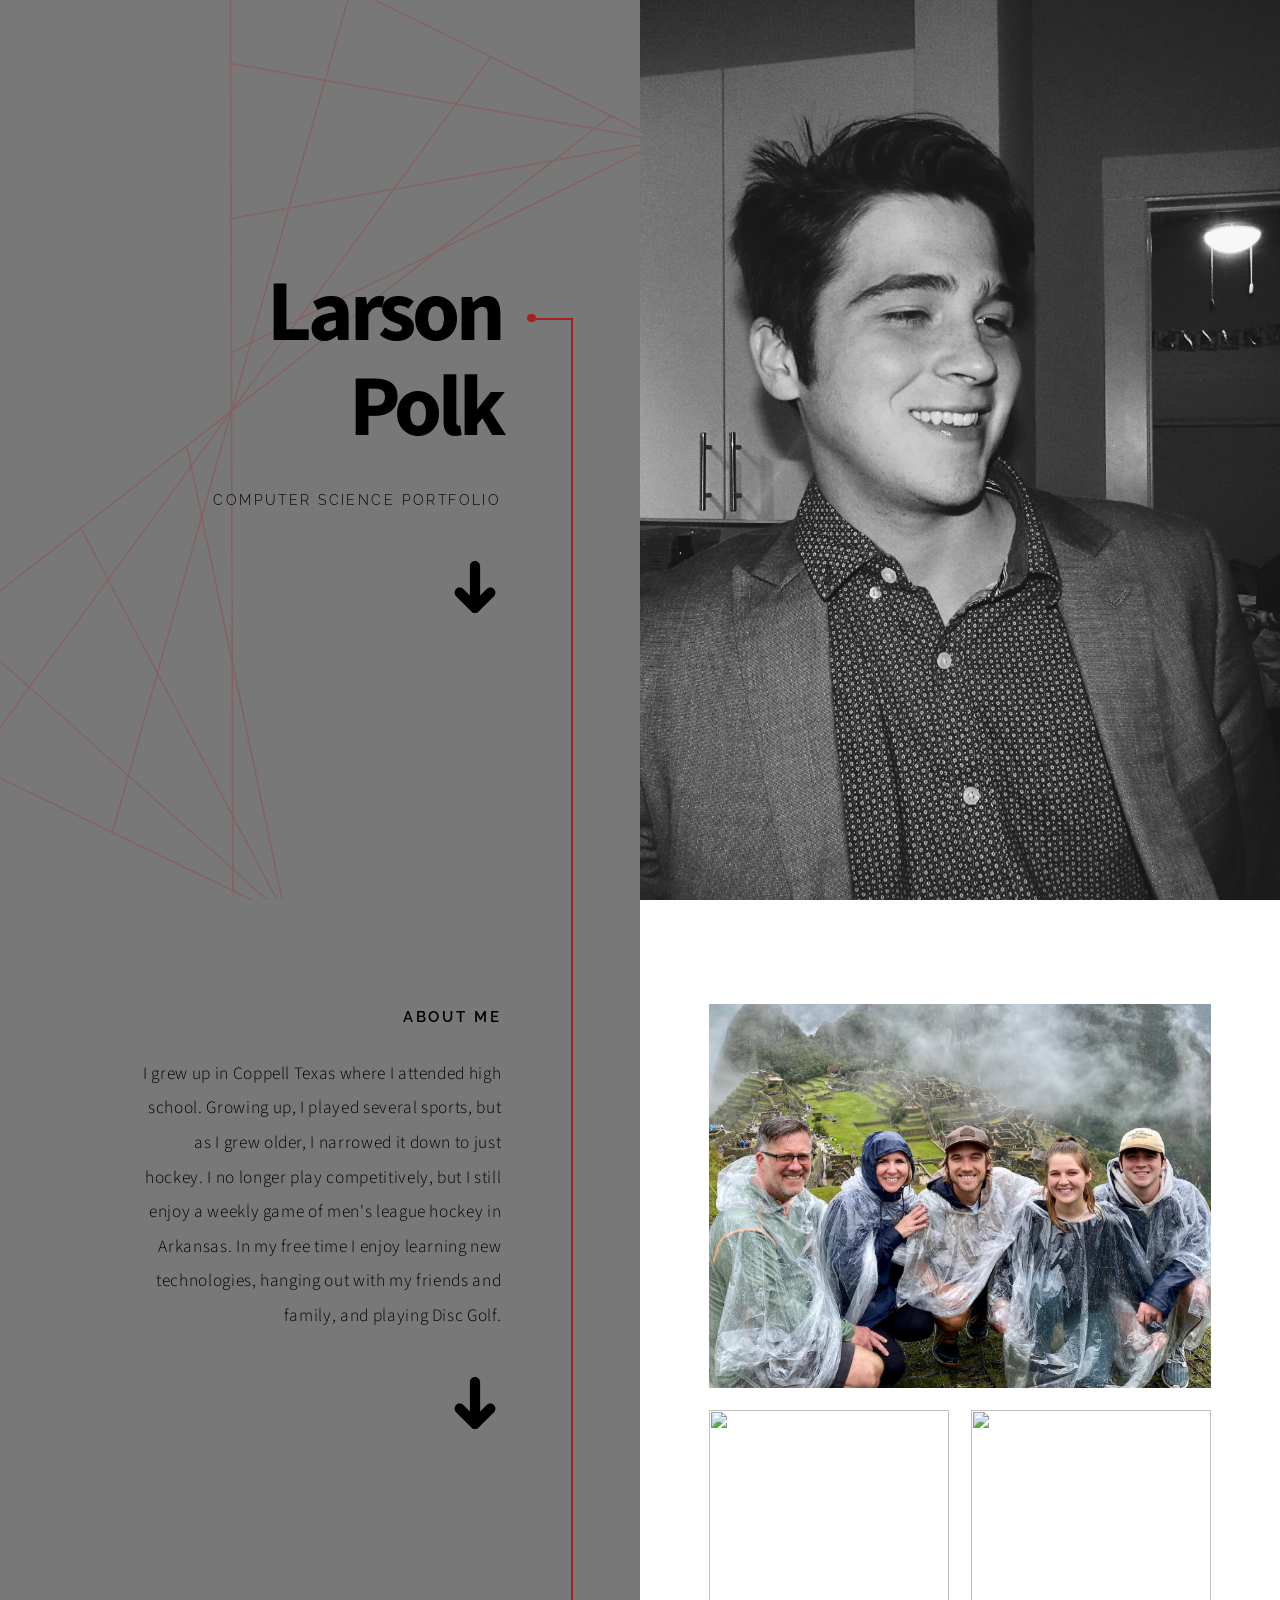
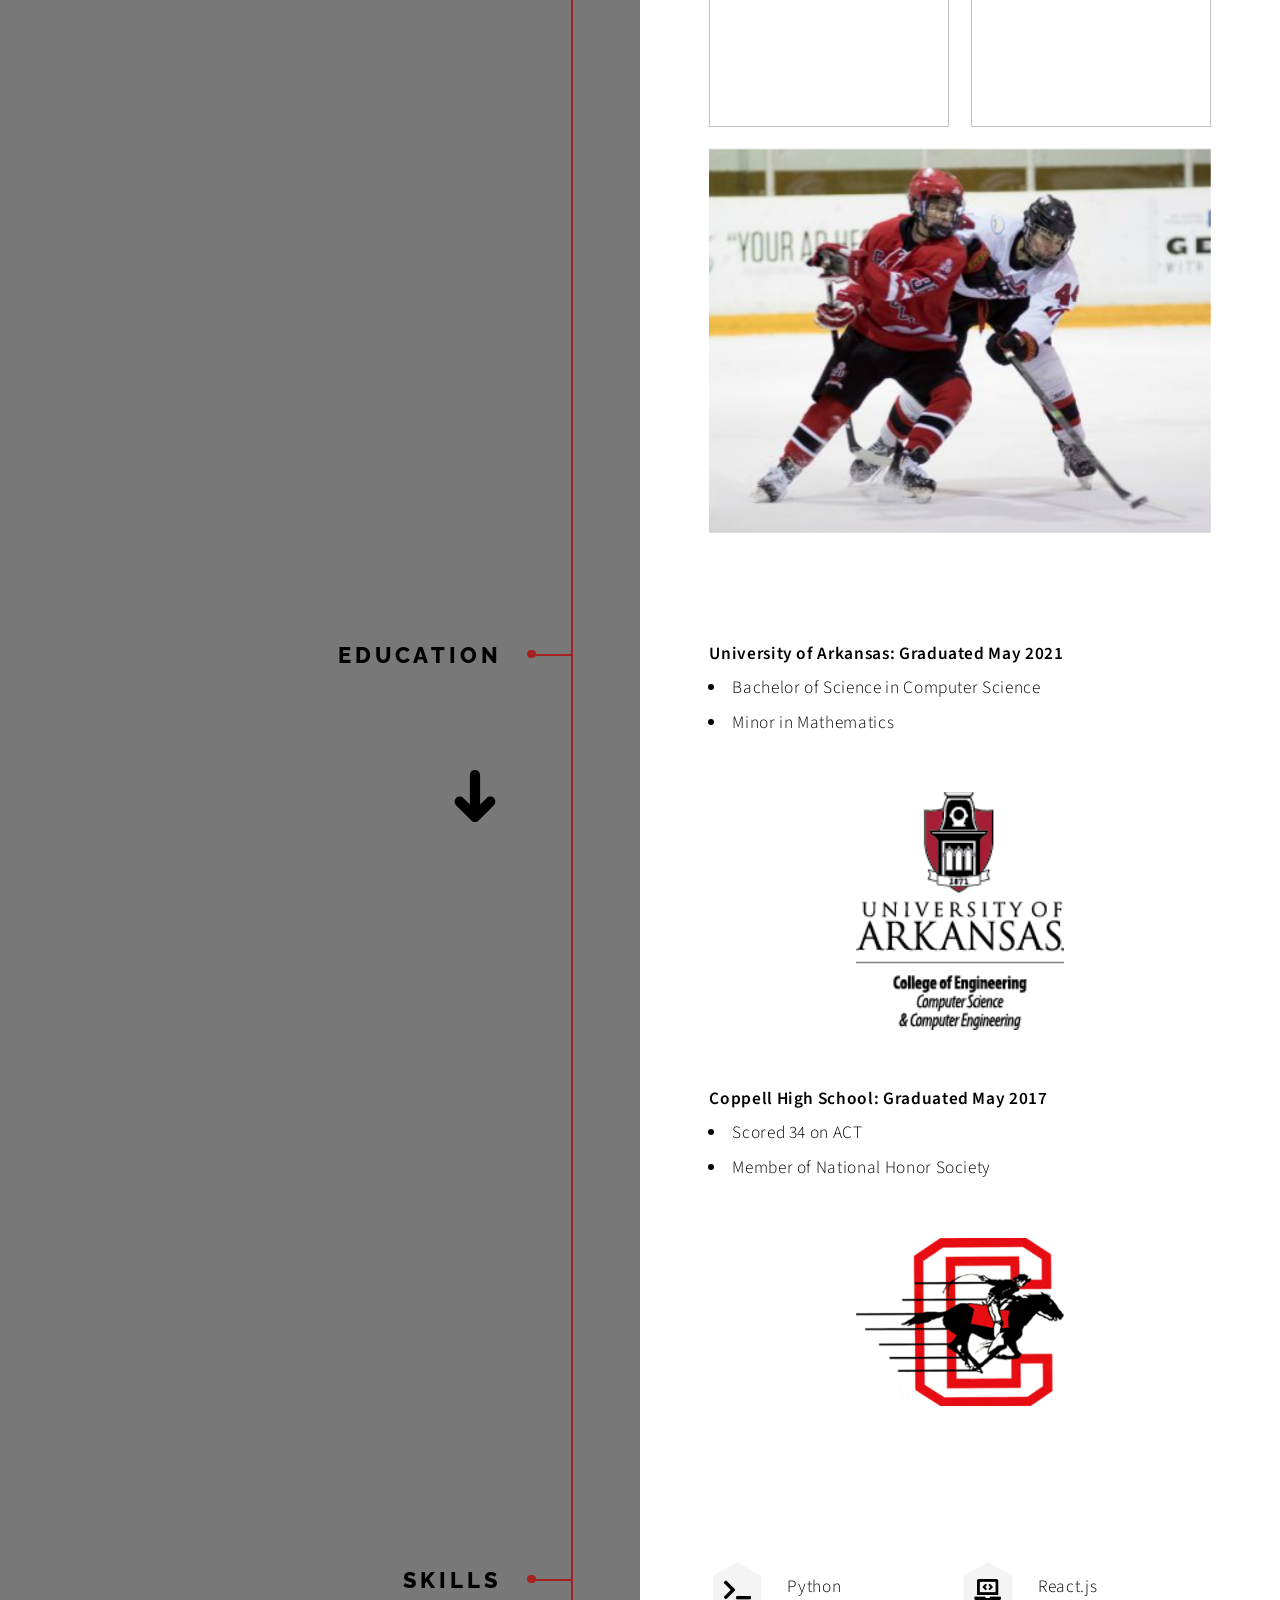
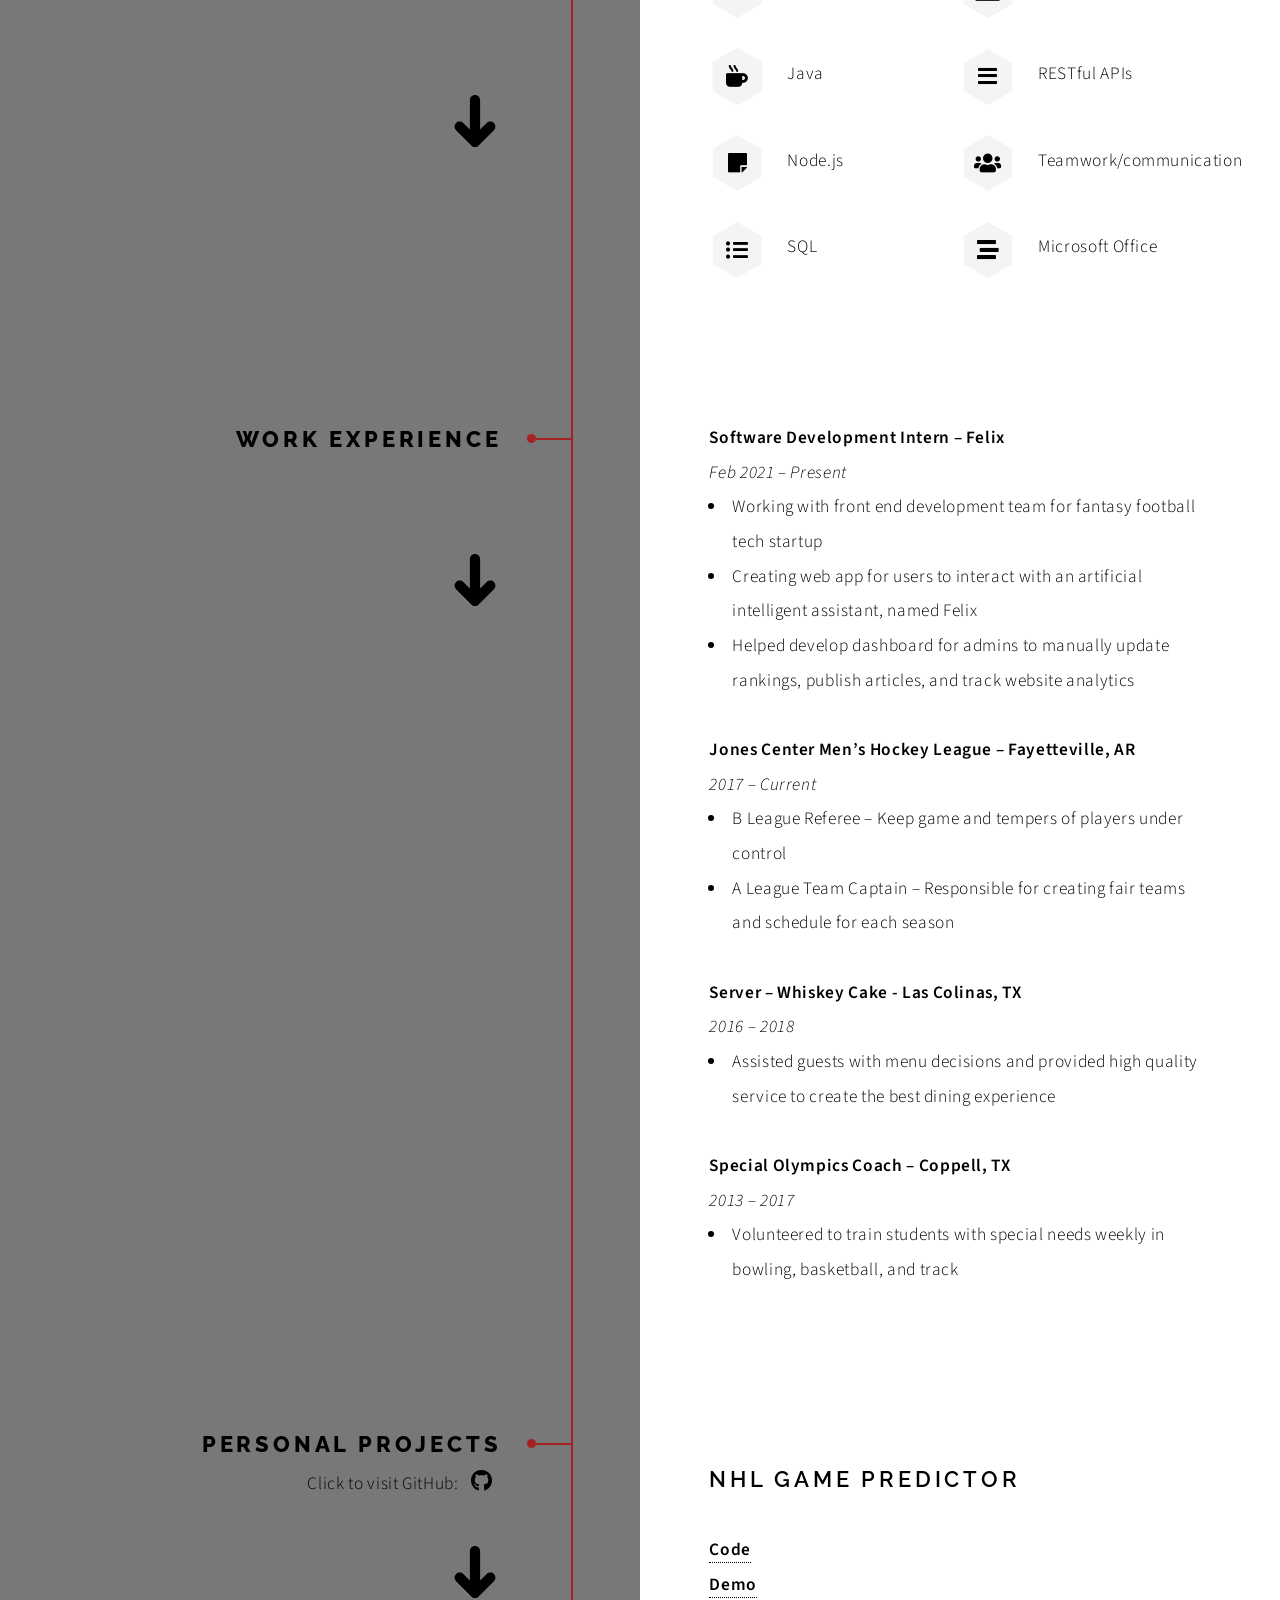
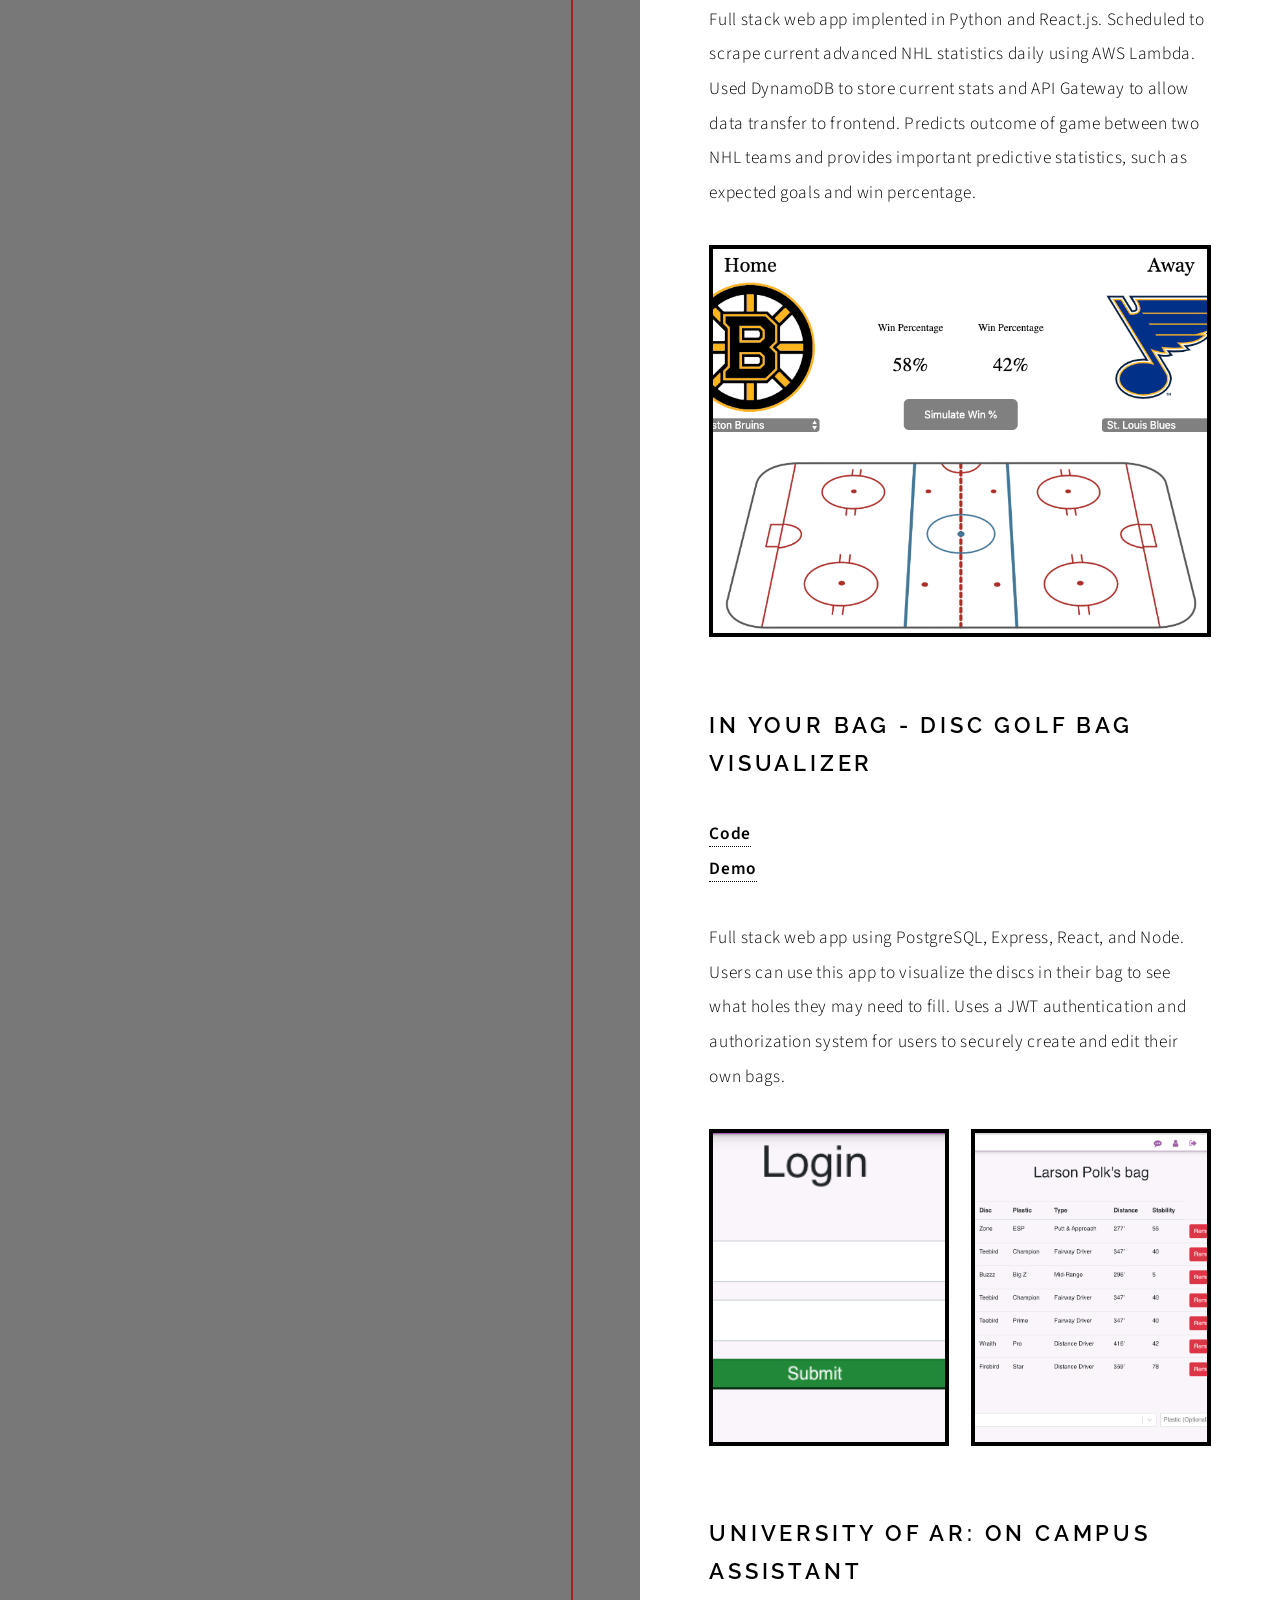
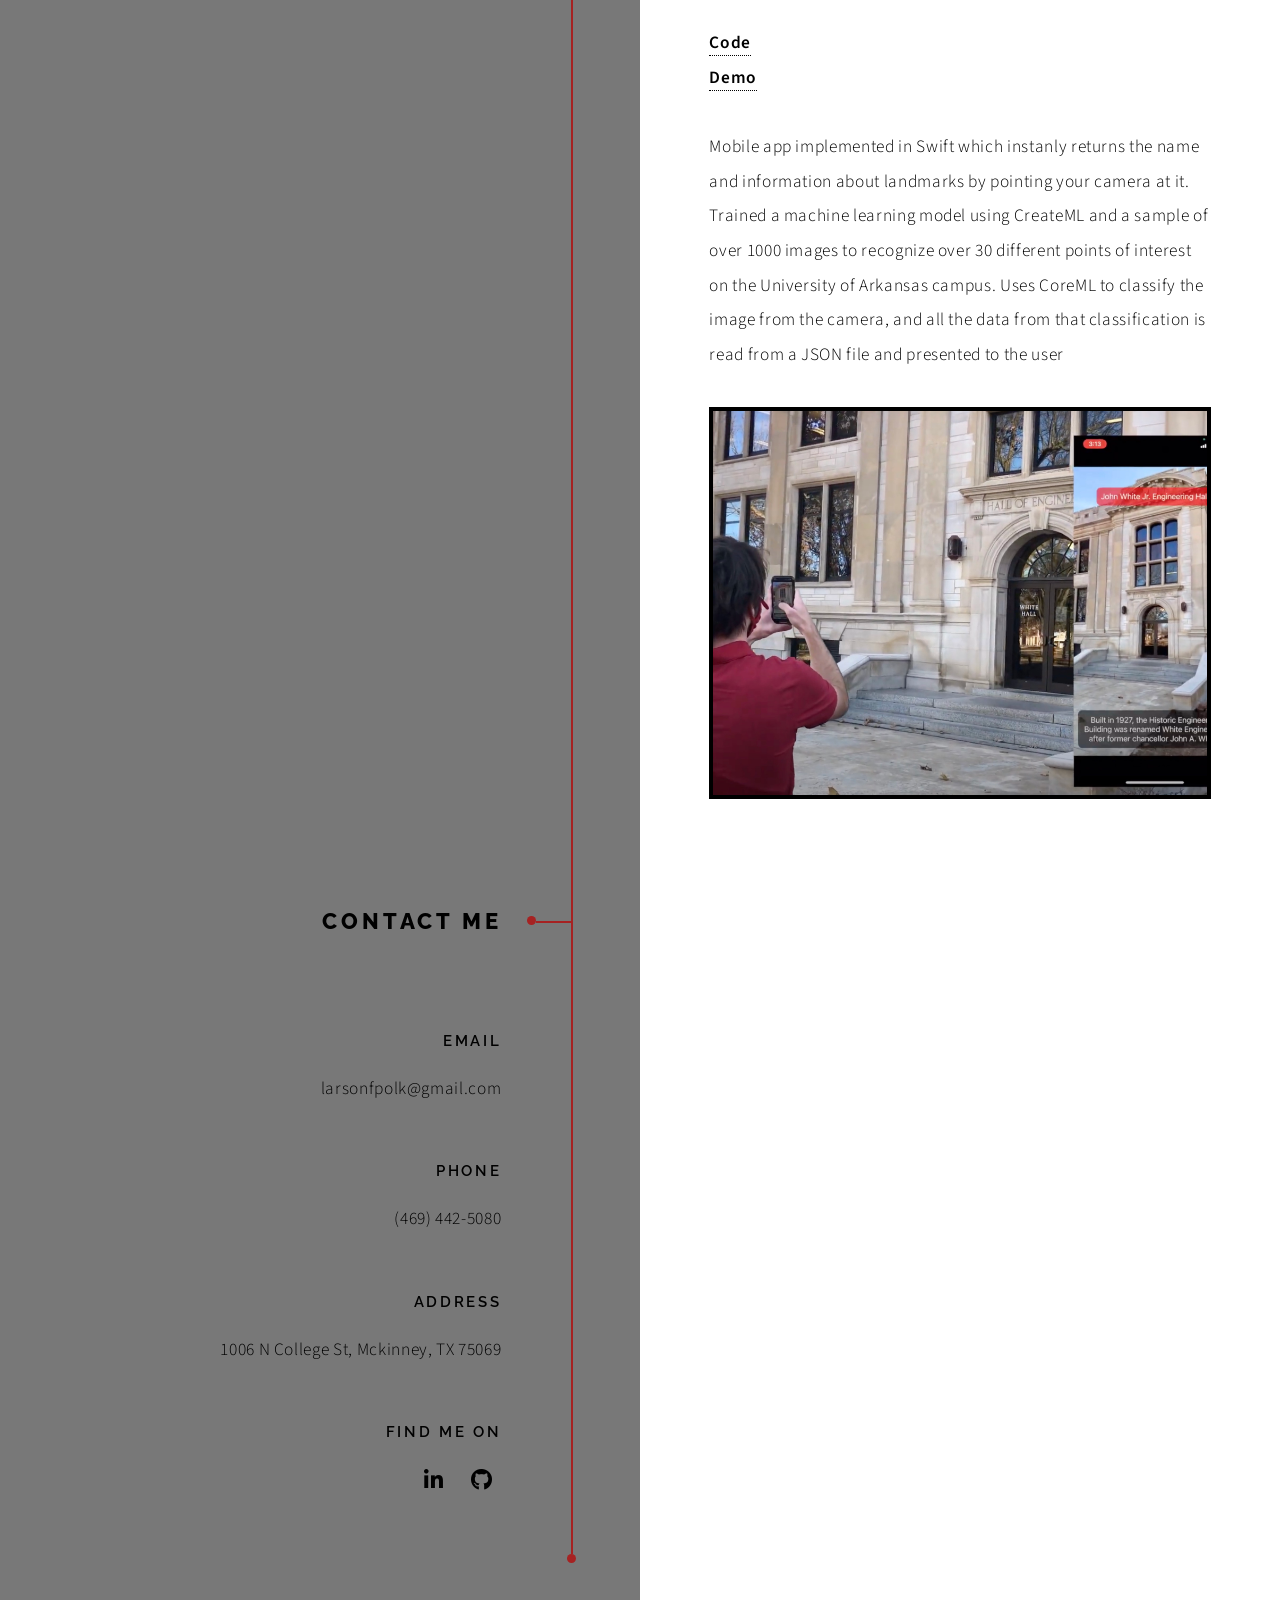
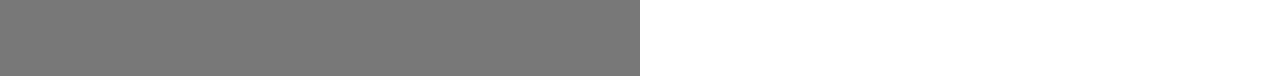
==== commit 1e15f0c4: "updated" ====
--- a/index.html
+++ b/index.html
@@ -60,7 +60,7 @@
 							</ul>
 						</header>
 						<div class="content">
-							<p style="margin: 0px;"><strong>University of Arkansas: Graduating May 2021</strong> </p>
+							<p style="margin: 0px;"><strong>University of Arkansas: Graduated May 2021</strong> </p>
 							<ul>
 							<li> Bachelor of Science in Computer Science</li>
 							<li>Minor in Mathematics</li>
@@ -120,7 +120,7 @@
 							<ul>
 								<li> Working with front end development team for fantasy football tech startup </li>
 								<li> Creating web app for users to interact with an artificial intelligent assistant, named Felix </li>
-								<li> Developed dashboard for admins to manually update rankings, publish articles, and track website analytics </li>
+								<li> Helped develop dashboard for admins to manually update rankings, publish articles, and track website analytics </li>
 							</ul>
 							<p style="margin: 0px;"><strong>Jones Center Men’s Hockey League – Fayetteville, AR</strong></p>
 							<p style="margin: 0px;"><i>2017 – Current</i></p>
@@ -156,15 +156,15 @@
 									</ul>
 								</header>
 								<div class="content">
-									<p><strong> NHL Game Predictor </strong> <br>	Full stack web app using Python Flask, SQLAlchemy, and PostgreSQL on the backend and HTML/CSS/JavaScript on the front end.  Implements the Beautiful Soup framework to parse HTML files of advanced statistics from hockey-reference.com to simulate NHL games. Deployed to Heroku.</p>
+									<p><strong><h2>NHL Game Predictor</h2>  </strong> <a href="https://github.com/lfpolk/nhl-predictions"><strong>Code</strong></a> <br> <a href="https://lfpolk.github.io/nhl-predictions/"><strong>Demo</strong></a><br>	Full stack web app implented in Python and React.js. Scheduled to scrape current advanced NHL statistics daily using AWS Lambda. Used DynamoDB to store current stats and API Gateway to allow data transfer to frontend. Predicts outcome of game between two NHL teams and provides important predictive statistics, such as expected goals and win percentage.</p>
 											<div class="content">
 												<div class="gallery">
-													<a href="https://nhlpredictor.herokuapp.com" id="projectPics" class="landscape" target="_blank"><img src="images/GUI.jpg" alt="" /></a>
+													<a href="images/GUI.jpg" id="projectPics" class="landscape" target="_blank"><img src="images/GUI.jpg" alt="" /></a>
 
 												</div>
 											</div>
 
-									<br><p><strong> In Your Bag - Disc Golf Bag Visualizer </strong> <br>	Full stack web app using PostgreSQL, Express, React, and Node. Users can use this app to visualize the discs in their bag to see what holes they may need to fill. Uses a JWT authentication and authorization system for users to securely create and edit their own bags.</p>
+									<br><p><strong> <h2>In Your Bag - Disc Golf Bag Visualizer</h2> </strong><a href="https://github.com/lfpolk/In-Your-Bag"><strong>Code</strong></a> <br> <a href="https://in-your-bag.herokuapp.com/"><strong>Demo</strong></a><br> <br>	Full stack web app using PostgreSQL, Express, React, and Node. Users can use this app to visualize the discs in their bag to see what holes they may need to fill. Uses a JWT authentication and authorization system for users to securely create and edit their own bags.</p>
 											<div class="content">
 												<div class="gallery">
 													<a href="images/gallery/fulls/login.jpg" class="portrait"><img style="height: 18.3rem;" id="projectPics" src="images/gallery/fulls/login.jpg" alt="" /></a>
@@ -173,11 +173,11 @@
 												</div>
 											</div>
 
-									<br><p><strong> University of AR: On campus assistant </strong> <br>	Mobile app implemented in Swift which instanly returns the name and information about landmarks by pointing your camera at it. Trained a machine learning model using CreateML and a sample of over 1000 images to recognize over 30 different points of interest on the University of Arkansas campus. Uses CoreML to classify the image from the camera, and all the data from that classification is read from a JSON file
+									<br><p><strong><h2>University of AR: On campus assistant</h2>  </strong><a href="https://github.com/lfpolk/UofAR"><strong>Code</strong></a> <br> <a href="https://www.youtube.com/watch?v=FvgIfhbwGPw&t=33s"><strong>Demo</strong></a><br> <br>	Mobile app implemented in Swift which instanly returns the name and information about landmarks by pointing your camera at it. Trained a machine learning model using CreateML and a sample of over 1000 images to recognize over 30 different points of interest on the University of Arkansas campus. Uses CoreML to classify the image from the camera, and all the data from that classification is read from a JSON file
 										and presented to the user</p>
 											<div class="content">
 												<div class="gallery">
-													<a href="https://www.youtube.com/watch?v=FvgIfhbwGPw&t=33s" id="projectPics" class="landscape" target="_blank"><img src="images/UAR.jpg" alt="" /></a>
+													<a href="images/UAR.jpg" id="projectPics" class="landscape" target="_blank"><img src="images/UAR.jpg" alt="" /></a>
 
 												</div>
 											</div>
